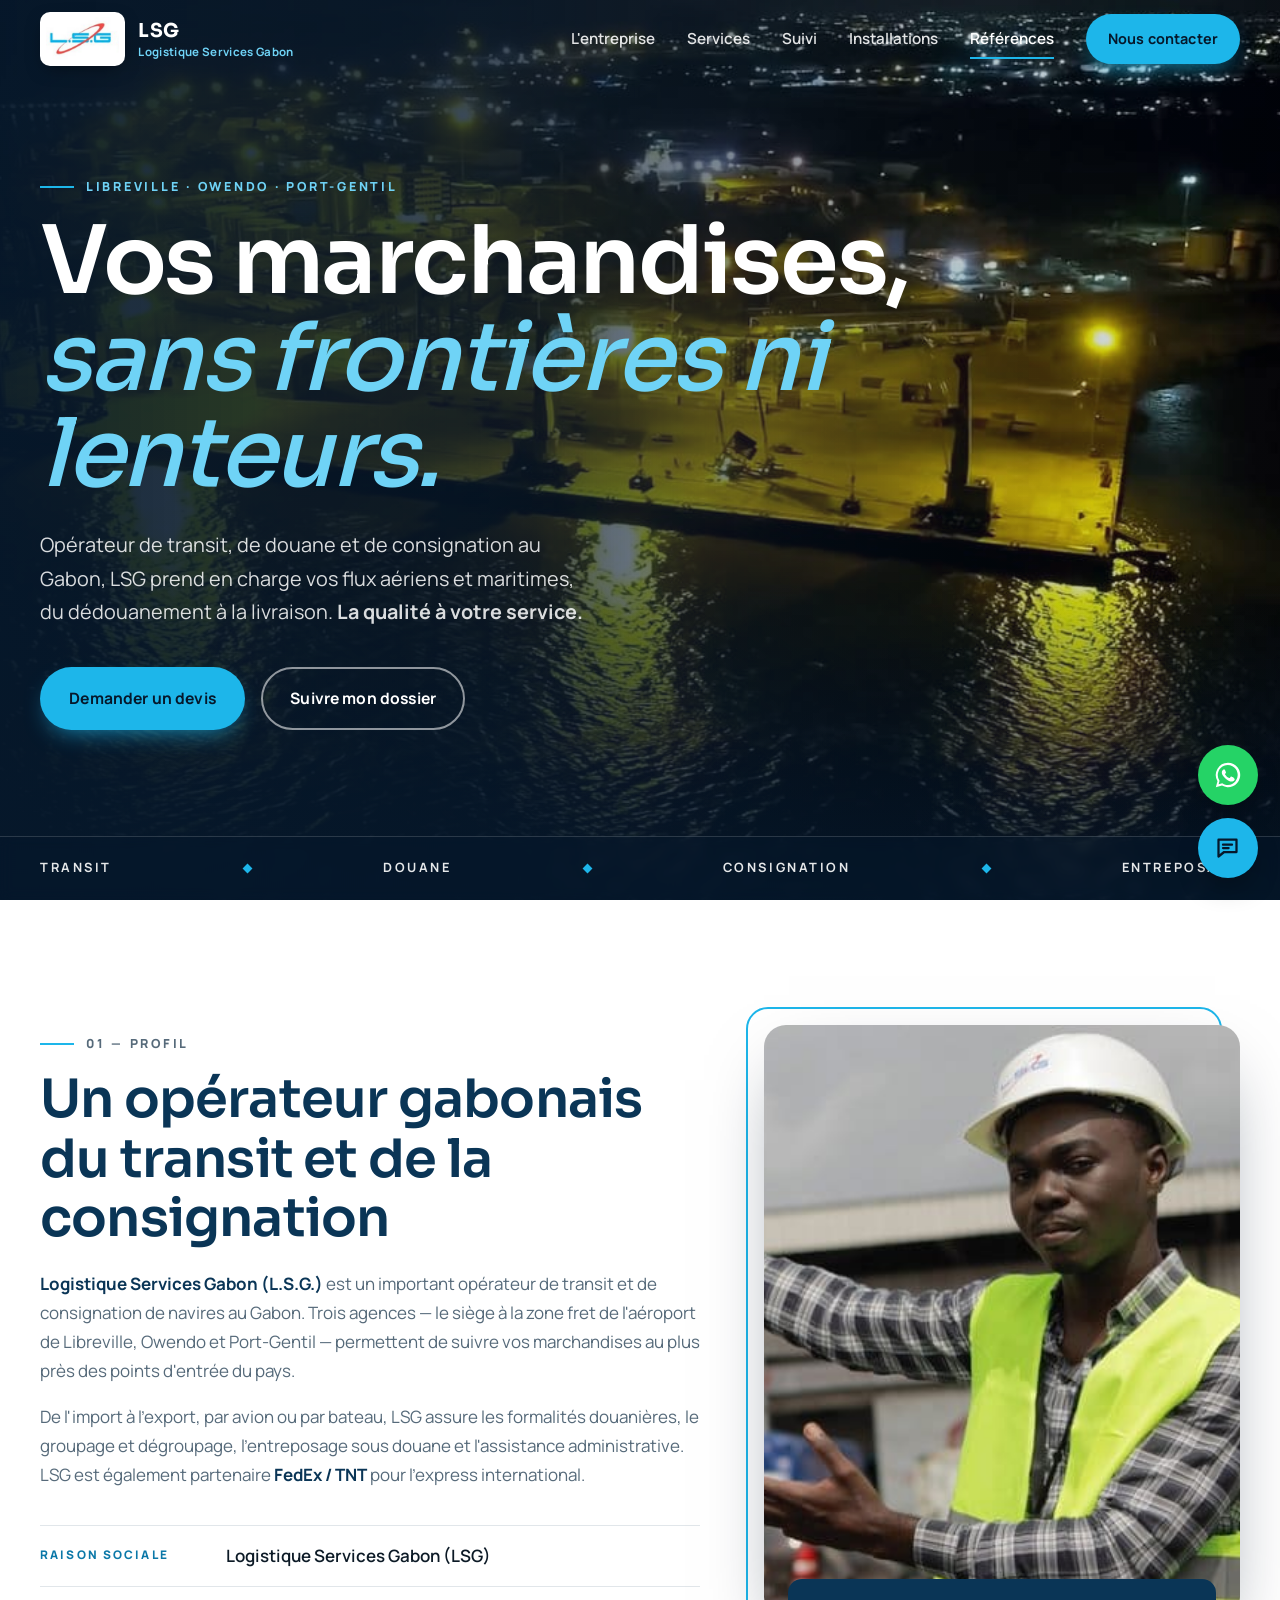
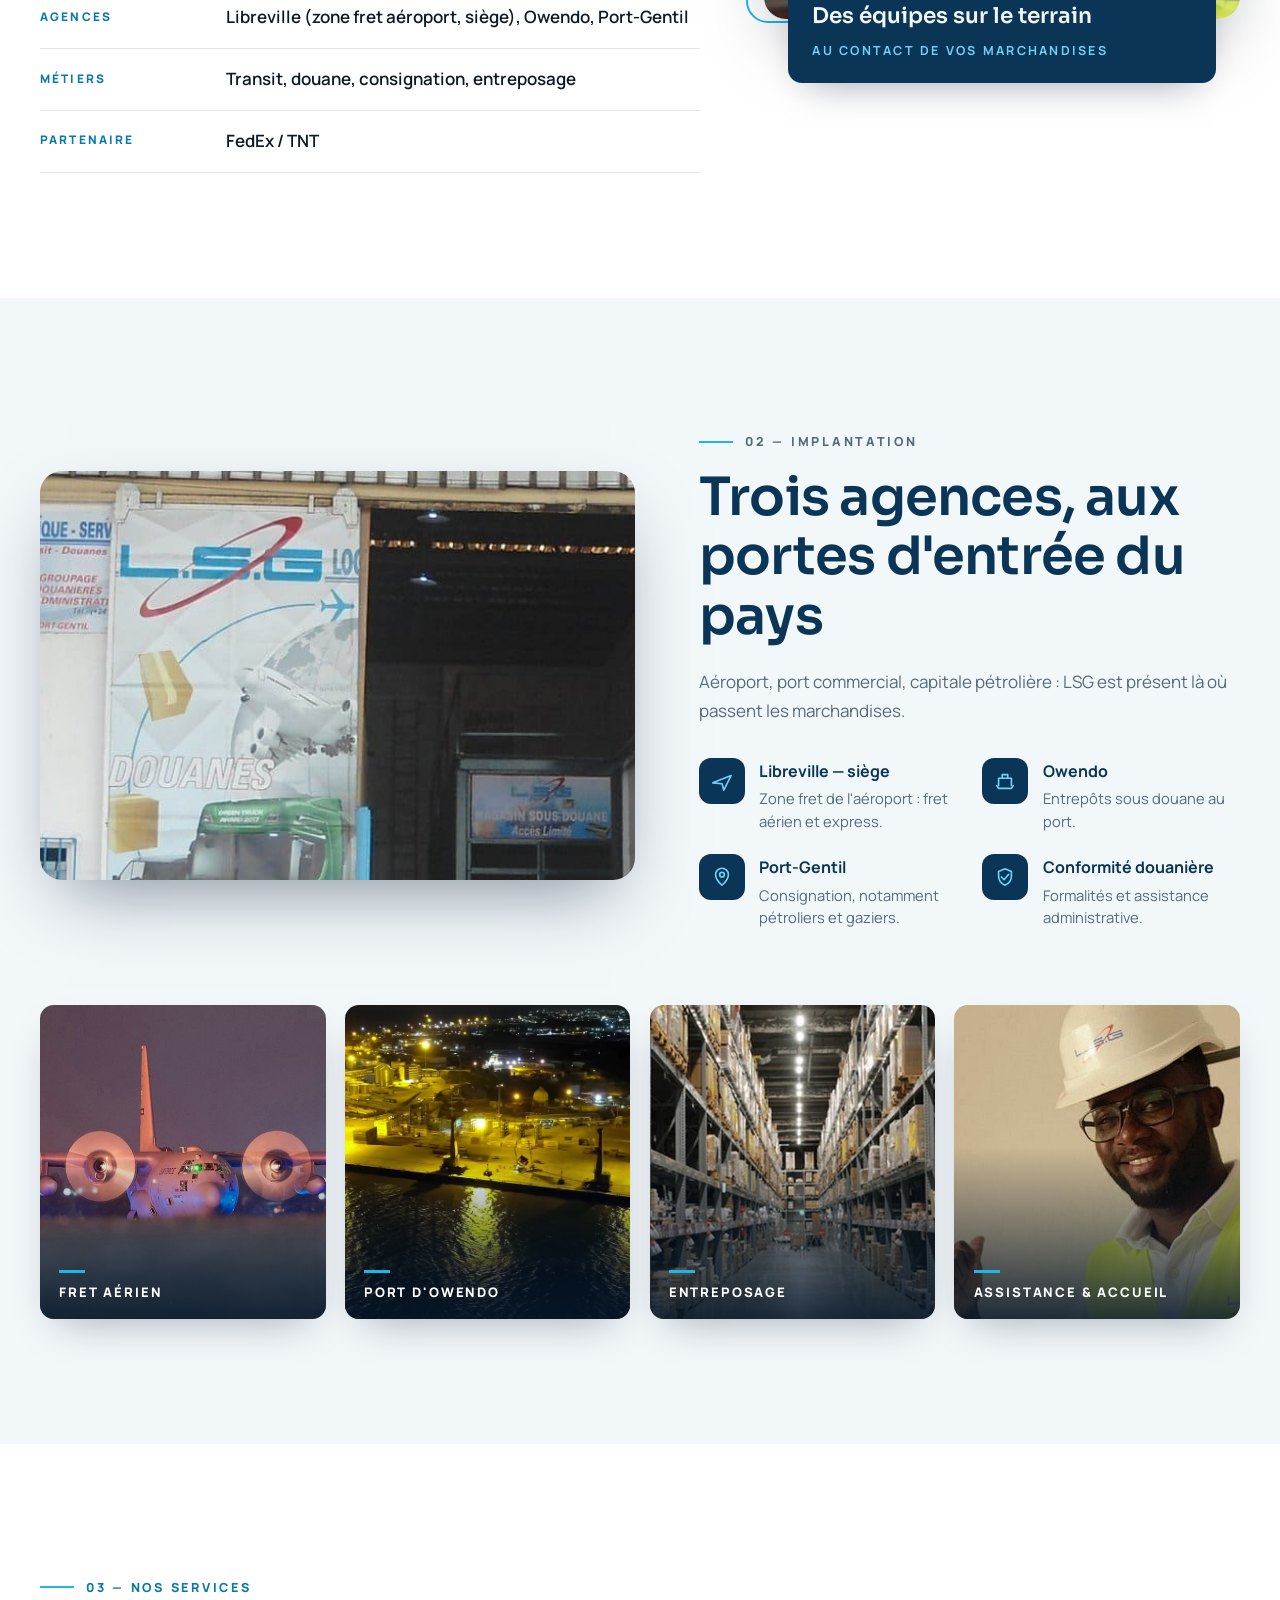
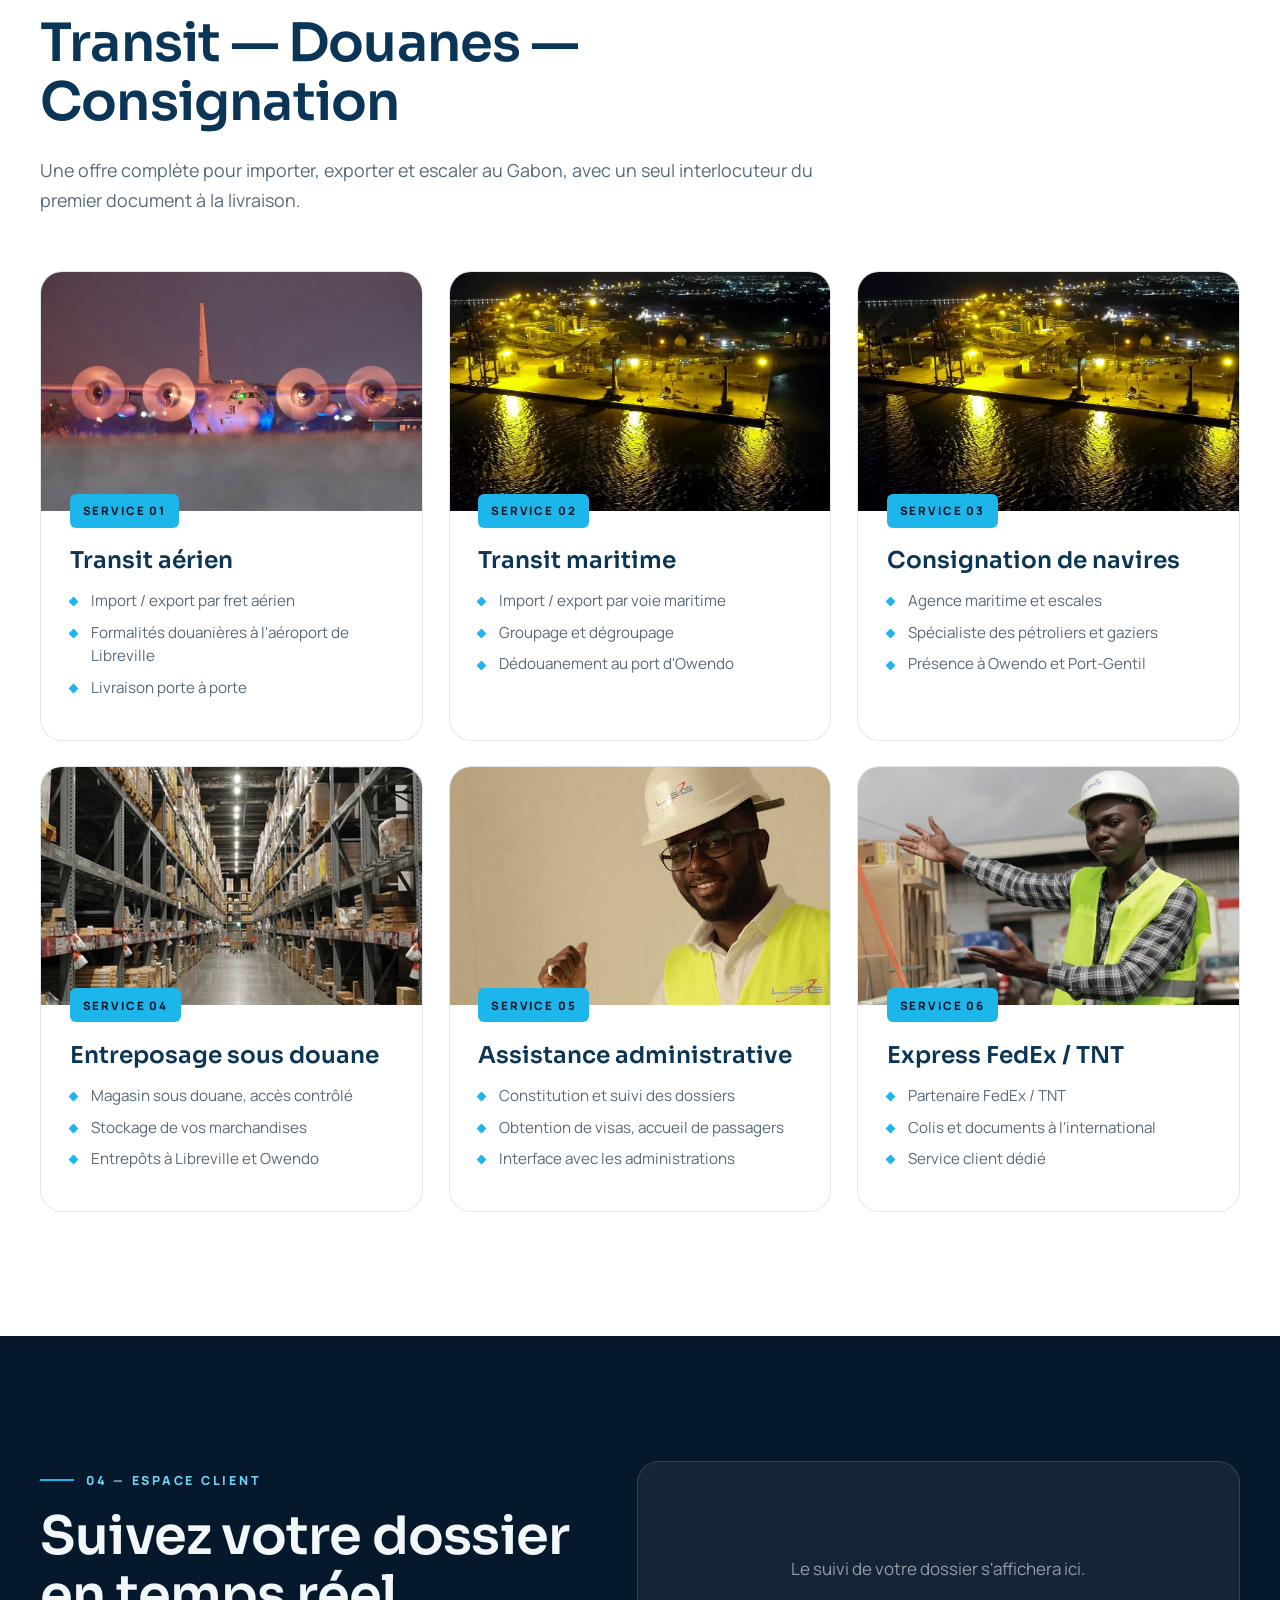
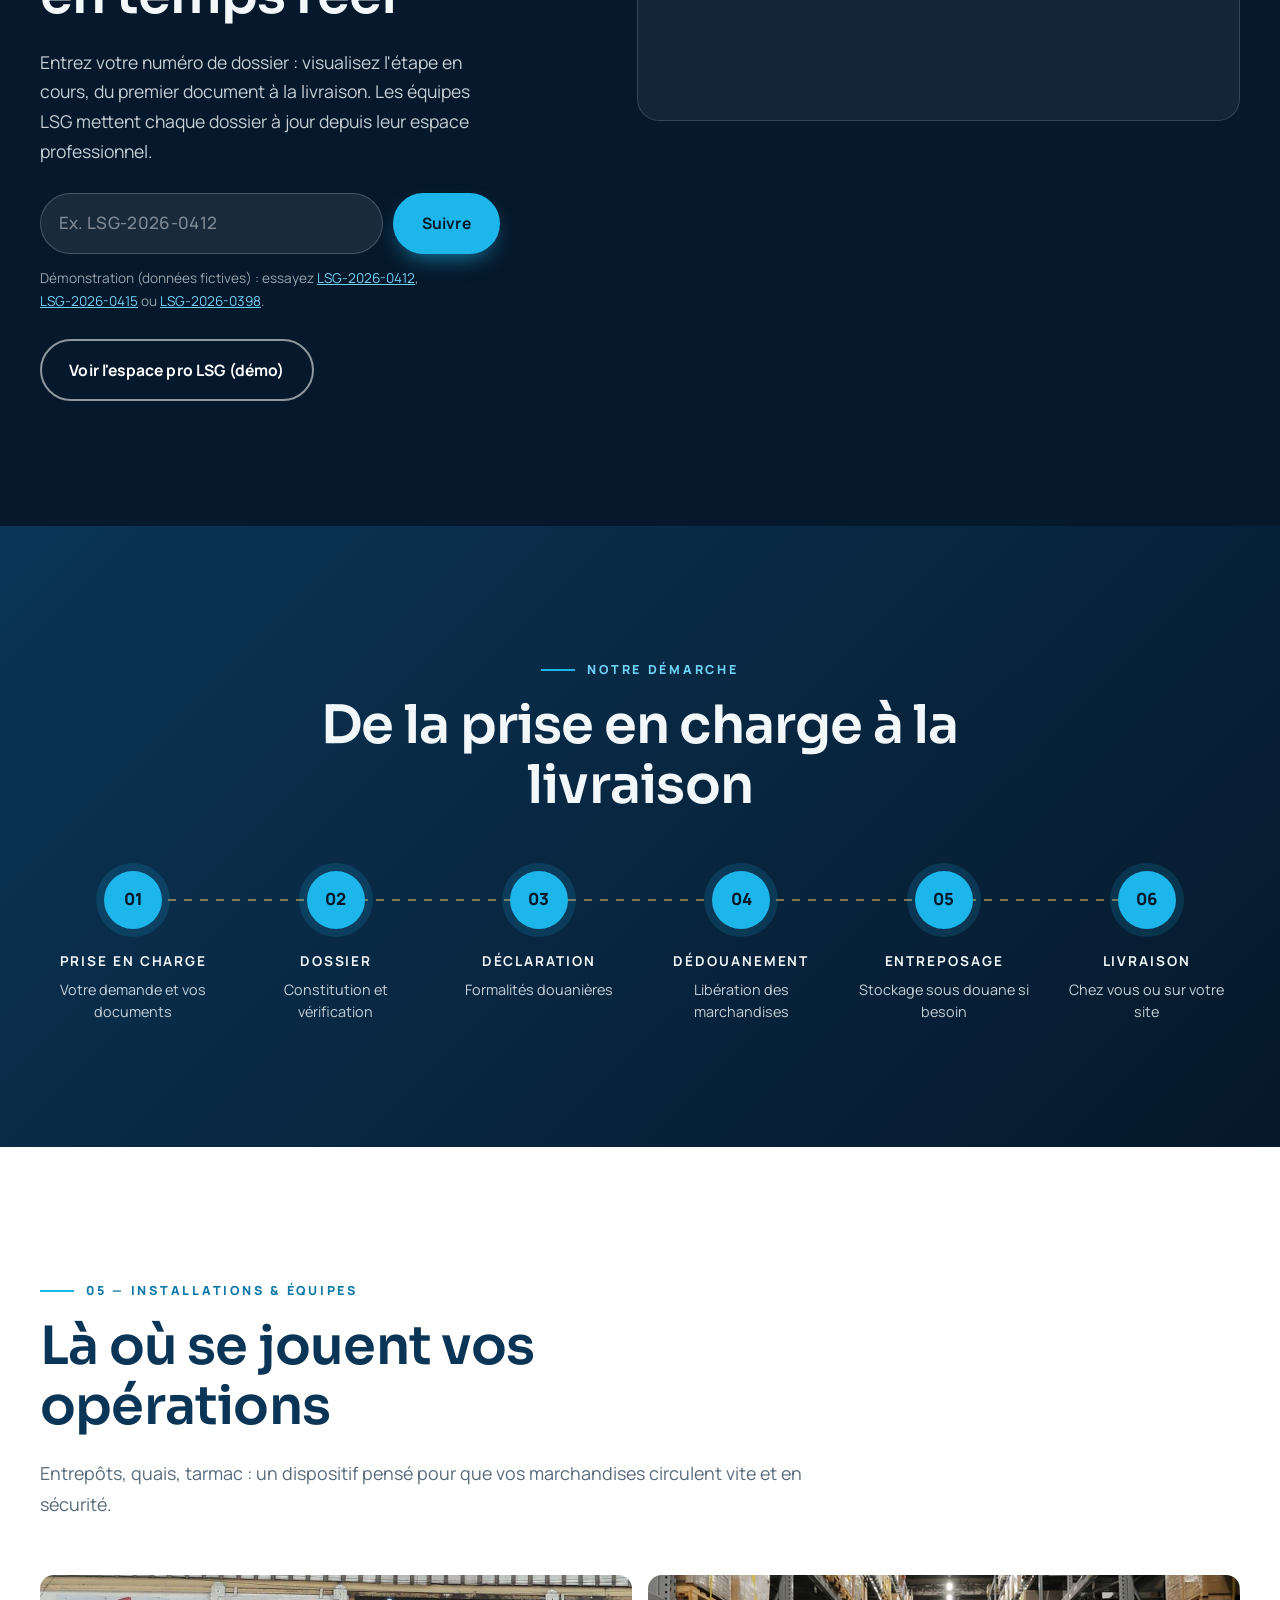
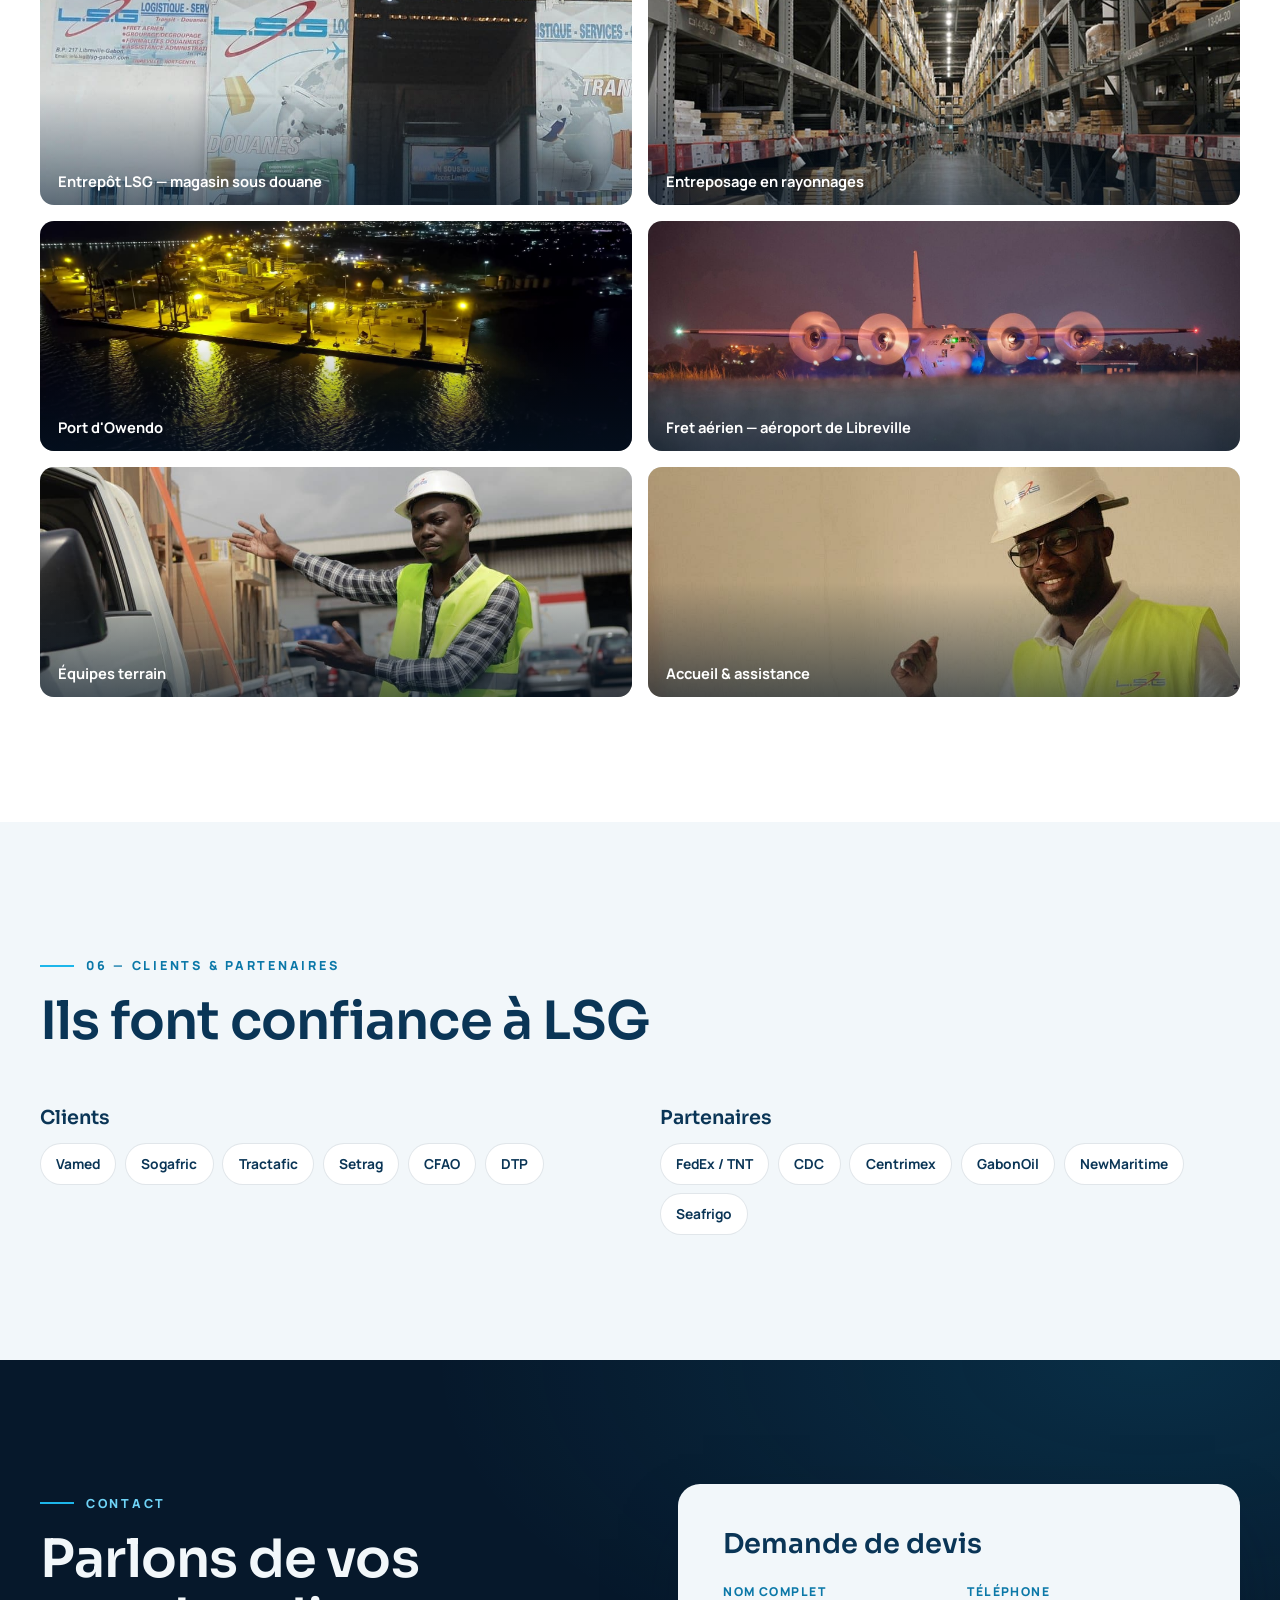
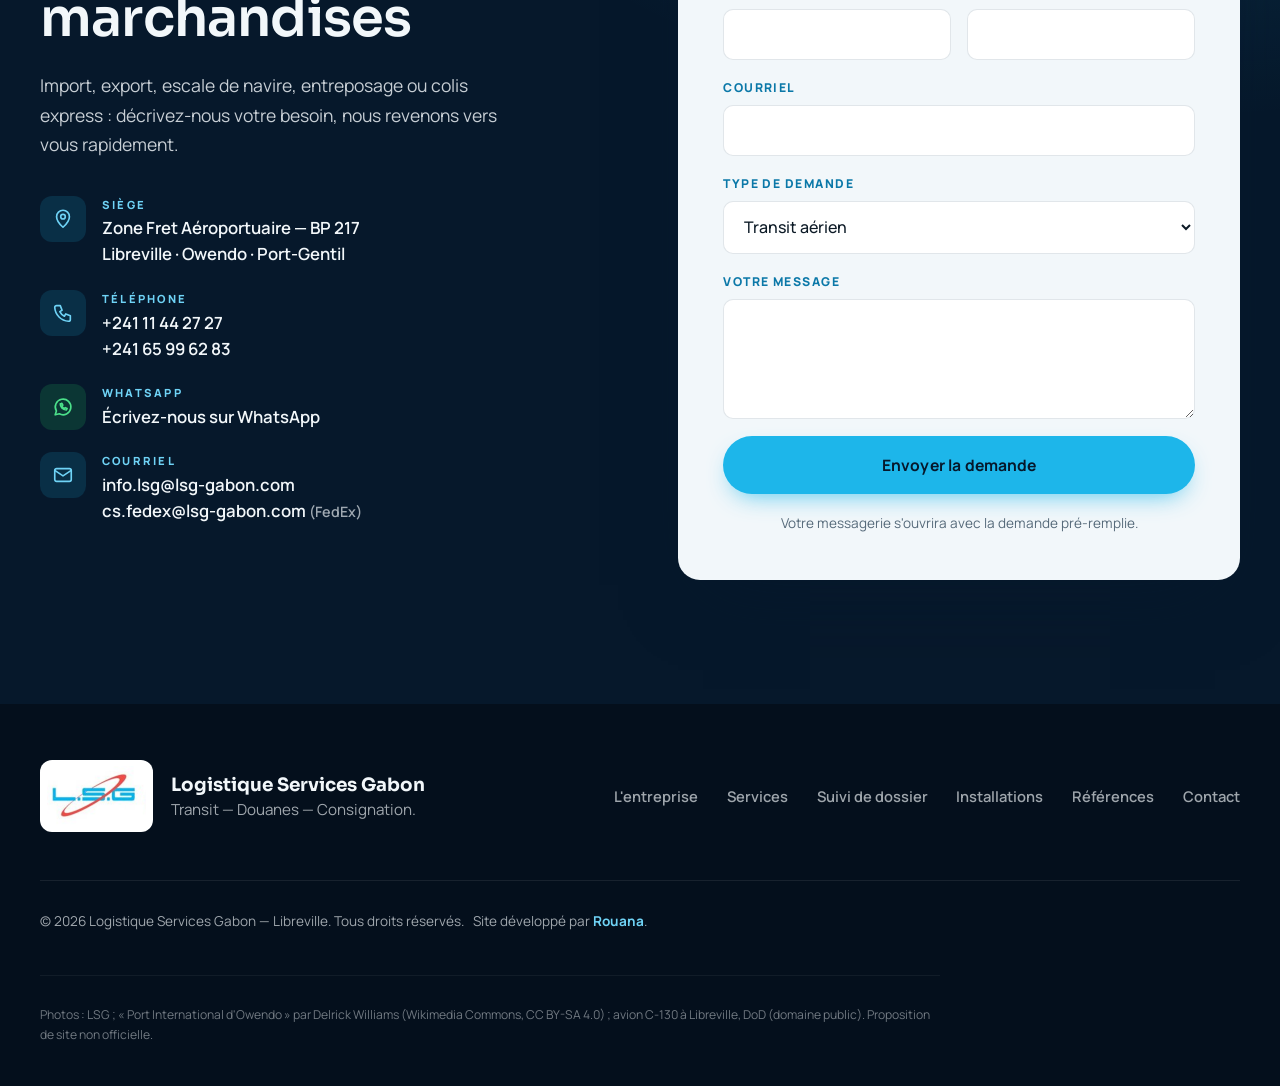
==== index.html @ de6ef738 "Site vitrine LSG Gabon + espace de suivi Co-Authored-By: Claude <noreply@anthropic.com>" ====
<!DOCTYPE html>
<html lang="fr">
<head>
  <meta charset="UTF-8">
  <meta name="viewport" content="width=device-width, initial-scale=1">
  <title>LSG — Logistique Services Gabon | Transit, Douane, Consignation</title>
  <meta name="description" content="Logistique Services Gabon (LSG) : transit aérien et maritime, dédouanement, consignation de navires et entreposage sous douane à Libreville, Owendo et Port-Gentil. Partenaire FedEx / TNT.">
  <meta name="theme-color" content="#06182b">
  <meta property="og:title" content="LSG — Transit, Douane, Consignation au Gabon">
  <meta property="og:description" content="Transit aérien et maritime, consignation de navires, entreposage sous douane — Libreville, Owendo, Port-Gentil.">
  <meta property="og:image" content="assets/img/port-owendo.jpg">
  <meta property="og:type" content="website">
  <link rel="icon" type="image/png" href="assets/img/logo.png">
  <link rel="preconnect" href="https://fonts.googleapis.com">
  <link rel="preconnect" href="https://fonts.gstatic.com" crossorigin>
  <link href="https://fonts.googleapis.com/css2?family=Sora:wght@500;600;700&family=Manrope:wght@400;500;600;700;800&display=swap" rel="stylesheet">
  <link rel="stylesheet" href="assets/css/style.css">
  <link rel="stylesheet" href="assets/css/lsg.css">
</head>
<body>

<!-- ============ HEADER ============ -->
<header class="header" id="header">
  <div class="container header__inner">
    <a href="#accueil" class="brand" aria-label="LSG — Logistique Services Gabon — accueil">
      <img src="assets/img/logo.png" alt="Logo LSG" class="brand__logo">
      <span class="brand__text">LSG<small>Logistique Services Gabon</small></span>
    </a>
    <nav class="nav" id="nav" aria-label="Navigation principale">
      <a href="#entreprise">L'entreprise</a>
      <a href="#expertises">Services</a>
      <a href="#suivi">Suivi</a>
      <a href="#installations">Installations</a>
      <a href="#references">Références</a>
      <a href="#contact" class="btn btn--gold btn--sm nav__cta">Nous contacter</a>
    </nav>
    <button class="burger" id="burger" aria-label="Ouvrir le menu" aria-expanded="false" aria-controls="nav">
      <span></span><span></span><span></span>
    </button>
  </div>
</header>

<main>

<!-- ============ HERO ============ -->
<section class="hero" id="accueil">
  <div class="hero__bg" style="background-image:url('assets/img/port-owendo.jpg')"></div>
  <div class="hero__overlay"></div>
  <div class="container hero__content">
    <p class="eyebrow eyebrow--light reveal">Libreville · Owendo · Port-Gentil</p>
    <h1 class="hero__title reveal">Vos marchandises,<br><em>sans frontières ni lenteurs.</em></h1>
    <p class="hero__lead reveal">Opérateur de transit, de douane et de consignation au Gabon, LSG prend en charge vos flux aériens et maritimes, du dédouanement à la livraison. <strong>La qualité à votre service.</strong></p>
    <div class="hero__actions reveal">
      <a href="#contact" class="btn btn--gold">Demander un devis</a>
      <a href="#suivi" class="btn btn--ghost">Suivre mon dossier</a>
    </div>
  </div>
  <div class="hero__strip">
    <div class="container hero__strip-inner">
      <span>Transit</span><i></i>
      <span>Douane</span><i></i>
      <span>Consignation</span><i></i>
      <span>Entreposage</span>
    </div>
  </div>
</section>

<!-- ============ PROFIL ============ -->
<section class="section" id="entreprise">
  <div class="container profil">
    <div class="profil__text">
      <p class="eyebrow reveal">01 — Profil</p>
      <h2 class="title reveal">Un opérateur gabonais du transit et de la consignation</h2>
      <p class="reveal"><strong>Logistique Services Gabon (L.S.G.)</strong> est un important opérateur de transit et de consignation de navires au Gabon. Trois agences — le siège à la zone fret de l'aéroport de Libreville, Owendo et Port-Gentil — permettent de suivre vos marchandises au plus près des points d'entrée du pays.</p>
      <p class="reveal">De l'import à l'export, par avion ou par bateau, LSG assure les formalités douanières, le groupage et dégroupage, l'entreposage sous douane et l'assistance administrative. LSG est également partenaire <strong>FedEx / TNT</strong> pour l'express international.</p>

      <dl class="fiche reveal">
        <div><dt>Raison sociale</dt><dd>Logistique Services Gabon (LSG)</dd></div>
        <div><dt>Agences</dt><dd>Libreville (zone fret aéroport, siège), Owendo, Port-Gentil</dd></div>
        <div><dt>Métiers</dt><dd>Transit, douane, consignation, entreposage</dd></div>
        <div><dt>Partenaire</dt><dd>FedEx / TNT</dd></div>
      </dl>
    </div>
    <figure class="pdg reveal">
      <div class="pdg__img"><img src="assets/img/equipe-terrain.jpg" alt="Un agent LSG en gilet et casque guide un camion de marchandises" loading="lazy" style="object-position:68% 30%"></div>
      <figcaption>
        <strong>Des équipes sur le terrain</strong>
        <span>Au contact de vos marchandises</span>
      </figcaption>
    </figure>
  </div>
</section>

<!-- ============ IMPLANTATION ============ -->
<section class="section section--cream">
  <div class="container implant">
    <div class="implant__media reveal">
      <img src="assets/img/facade-agence.jpg" alt="Entrée de l'entrepôt LSG avec affiches Transit, Douanes et magasin sous douane" loading="lazy">
    </div>
    <div class="implant__text">
      <p class="eyebrow reveal">02 — Implantation</p>
      <h2 class="title reveal">Trois agences, aux portes d'entrée du pays</h2>
      <p class="reveal">Aéroport, port commercial, capitale pétrolière : LSG est présent là où passent les marchandises.</p>
      <ul class="atouts">
        <li class="reveal"><span class="atouts__icon"><svg viewBox="0 0 24 24"><path d="M2 14l20-8-8 16-2-7z"/></svg></span><div><strong>Libreville — siège</strong><p>Zone fret de l'aéroport : fret aérien et express.</p></div></li>
        <li class="reveal"><span class="atouts__icon"><svg viewBox="0 0 24 24"><path d="M3 17l2 3h14l2-3M5 17V9h14v8M9 9V5h6v4"/></svg></span><div><strong>Owendo</strong><p>Entrepôts sous douane au port.</p></div></li>
        <li class="reveal"><span class="atouts__icon"><svg viewBox="0 0 24 24"><path d="M12 21s-7-6.2-7-11.5A7 7 0 0 1 19 9.5C19 14.8 12 21 12 21z"/><circle cx="12" cy="9.5" r="2.5"/></svg></span><div><strong>Port-Gentil</strong><p>Consignation, notamment pétroliers et gaziers.</p></div></li>
        <li class="reveal"><span class="atouts__icon"><svg viewBox="0 0 24 24"><path d="M8 12l3 3 5-6"/><path d="M12 3l7 3v5c0 5-3.5 8.5-7 10-3.5-1.5-7-5-7-10V6z"/></svg></span><div><strong>Conformité douanière</strong><p>Formalités et assistance administrative.</p></div></li>
      </ul>
    </div>
  </div>

  <div class="container types">
    <figure class="type reveal"><img src="assets/img/fret-aerien.jpg" alt="Avion cargo sur le tarmac de Libreville" loading="lazy"><figcaption>Fret aérien</figcaption></figure>
    <figure class="type reveal"><img src="assets/img/port-owendo.jpg" alt="Port d'Owendo de nuit" loading="lazy"><figcaption>Port d'Owendo</figcaption></figure>
    <figure class="type reveal"><img src="assets/img/entrepot.jpg" alt="Allées d'un entrepôt de stockage" loading="lazy"><figcaption>Entreposage</figcaption></figure>
    <figure class="type reveal"><img src="assets/img/equipe-portrait.jpg" alt="Agent LSG souriant en casque et gilet" loading="lazy" style="object-position:70% 30%"><figcaption>Assistance &amp; accueil</figcaption></figure>
  </div>
</section>

<!-- ============ SERVICES ============ -->
<section class="section" id="expertises">
  <div class="container">
    <div class="section__head">
      <p class="eyebrow reveal">03 — Nos services</p>
      <h2 class="title reveal">Transit — Douanes — Consignation</h2>
      <p class="section__lead reveal">Une offre complète pour importer, exporter et escaler au Gabon, avec un seul interlocuteur du premier document à la livraison.</p>
    </div>

    <div class="poles">
      <article class="pole reveal">
        <div class="pole__img"><img src="assets/img/fret-aerien.jpg" alt="" loading="lazy"></div>
        <div class="pole__body">
          <span class="pole__num">Service 01</span>
          <h3>Transit aérien</h3>
          <ul><li>Import / export par fret aérien</li><li>Formalités douanières à l'aéroport de Libreville</li><li>Livraison porte à porte</li></ul>
        </div>
      </article>
      <article class="pole reveal">
        <div class="pole__img"><img src="assets/img/port-owendo.jpg" alt="" loading="lazy"></div>
        <div class="pole__body">
          <span class="pole__num">Service 02</span>
          <h3>Transit maritime</h3>
          <ul><li>Import / export par voie maritime</li><li>Groupage et dégroupage</li><li>Dédouanement au port d'Owendo</li></ul>
        </div>
      </article>
      <article class="pole reveal">
        <div class="pole__img"><img src="assets/img/port-owendo.jpg" alt="" loading="lazy" style="object-position:20% 60%"></div>
        <div class="pole__body">
          <span class="pole__num">Service 03</span>
          <h3>Consignation de navires</h3>
          <ul><li>Agence maritime et escales</li><li>Spécialiste des pétroliers et gaziers</li><li>Présence à Owendo et Port-Gentil</li></ul>
        </div>
      </article>
      <article class="pole reveal">
        <div class="pole__img"><img src="assets/img/entrepot.jpg" alt="" loading="lazy"></div>
        <div class="pole__body">
          <span class="pole__num">Service 04</span>
          <h3>Entreposage sous douane</h3>
          <ul><li>Magasin sous douane, accès contrôlé</li><li>Stockage de vos marchandises</li><li>Entrepôts à Libreville et Owendo</li></ul>
        </div>
      </article>
      <article class="pole reveal">
        <div class="pole__img"><img src="assets/img/equipe-portrait.jpg" alt="" loading="lazy" style="object-position:70% 30%"></div>
        <div class="pole__body">
          <span class="pole__num">Service 05</span>
          <h3>Assistance administrative</h3>
          <ul><li>Constitution et suivi des dossiers</li><li>Obtention de visas, accueil de passagers</li><li>Interface avec les administrations</li></ul>
        </div>
      </article>
      <article class="pole reveal">
        <div class="pole__img"><img src="assets/img/equipe-terrain.jpg" alt="" loading="lazy" style="object-position:68% 30%"></div>
        <div class="pole__body">
          <span class="pole__num">Service 06</span>
          <h3>Express FedEx / TNT</h3>
          <ul><li>Partenaire FedEx / TNT</li><li>Colis et documents à l'international</li><li>Service client dédié</li></ul>
        </div>
      </article>
    </div>
  </div>
</section>

<!-- ============ SUIVI DE DOSSIER ============ -->
<section class="section section--dark suivi" id="suivi">
  <div class="container suivi__inner">
    <div class="suivi__intro">
      <p class="eyebrow eyebrow--light reveal">04 — Espace client</p>
      <h2 class="title title--light reveal">Suivez votre dossier en temps réel</h2>
      <p class="reveal contact__lead">Entrez votre numéro de dossier : visualisez l'étape en cours, du premier document à la livraison. Les équipes LSG mettent chaque dossier à jour depuis leur espace professionnel.</p>
      <form class="track" id="track-form" autocomplete="off">
        <label class="sr-only" for="track-input">Numéro de dossier</label>
        <input type="text" id="track-input" placeholder="Ex. LSG-2026-0412" maxlength="24">
        <button type="submit" class="btn btn--gold">Suivre</button>
      </form>
      <p class="track__hint">Démonstration (données fictives) : essayez <button type="button" class="linklike" data-demo="LSG-2026-0412">LSG-2026-0412</button>, <button type="button" class="linklike" data-demo="LSG-2026-0415">LSG-2026-0415</button> ou <button type="button" class="linklike" data-demo="LSG-2026-0398">LSG-2026-0398</button>.</p>
      <a href="gestion.html" class="btn btn--ghost">Voir l'espace pro LSG (démo)</a>
    </div>
    <div class="track__card" id="track-result" aria-live="polite">
      <p class="track__empty">Le suivi de votre dossier s'affichera ici.</p>
    </div>
  </div>
</section>

<!-- ============ DÉMARCHE ============ -->
<section class="section section--brown demarche">
  <div class="container">
    <div class="section__head section__head--center">
      <p class="eyebrow eyebrow--light reveal">Notre démarche</p>
      <h2 class="title title--light reveal">De la prise en charge à la livraison</h2>
    </div>
    <ol class="steps">
      <li class="reveal"><span>01</span><strong>Prise en charge</strong><p>Votre demande et vos documents</p></li>
      <li class="reveal"><span>02</span><strong>Dossier</strong><p>Constitution et vérification</p></li>
      <li class="reveal"><span>03</span><strong>Déclaration</strong><p>Formalités douanières</p></li>
      <li class="reveal"><span>04</span><strong>Dédouanement</strong><p>Libération des marchandises</p></li>
      <li class="reveal"><span>05</span><strong>Entreposage</strong><p>Stockage sous douane si besoin</p></li>
      <li class="reveal"><span>06</span><strong>Livraison</strong><p>Chez vous ou sur votre site</p></li>
    </ol>
  </div>
</section>

<!-- ============ INSTALLATIONS ============ -->
<section class="section" id="installations">
  <div class="container">
    <div class="section__head">
      <p class="eyebrow reveal">05 — Installations &amp; équipes</p>
      <h2 class="title reveal">Là où se jouent vos opérations</h2>
      <p class="section__lead reveal">Entrepôts, quais, tarmac : un dispositif pensé pour que vos marchandises circulent vite et en sécurité.</p>
    </div>

    <div class="gallery" id="gallery">
      <figure class="g-item g-item--wide"><img src="assets/img/facade-agence.jpg" alt="Entrée de l'entrepôt LSG" loading="lazy"><figcaption>Entrepôt LSG — magasin sous douane</figcaption></figure>
      <figure class="g-item g-item--wide"><img src="assets/img/entrepot.jpg" alt="Allées d'un entrepôt" loading="lazy"><figcaption>Entreposage en rayonnages</figcaption></figure>
      <figure class="g-item g-item--wide"><img src="assets/img/port-owendo.jpg" alt="Port d'Owendo de nuit" loading="lazy"><figcaption>Port d'Owendo</figcaption></figure>
      <figure class="g-item g-item--wide"><img src="assets/img/fret-aerien.jpg" alt="Avion cargo à l'aéroport de Libreville" loading="lazy"><figcaption>Fret aérien — aéroport de Libreville</figcaption></figure>
      <figure class="g-item g-item--wide"><img src="assets/img/equipe-terrain.jpg" alt="Agent LSG guidant un camion" loading="lazy" style="object-position:68% 30%"><figcaption>Équipes terrain</figcaption></figure>
      <figure class="g-item g-item--wide"><img src="assets/img/equipe-portrait.jpg" alt="Agent LSG en casque" loading="lazy" style="object-position:70% 30%"><figcaption>Accueil &amp; assistance</figcaption></figure>
    </div>
  </div>
</section>

<!-- ============ RÉFÉRENCES ============ -->
<section class="section section--cream" id="references">
  <div class="container">
    <div class="section__head">
      <p class="eyebrow reveal">06 — Clients &amp; partenaires</p>
      <h2 class="title reveal">Ils font confiance à LSG</h2>
    </div>
    <div class="refs-logos">
      <div class="reveal"><h3 class="subtitle">Clients</h3>
        <div class="tags"><span>Vamed</span><span>Sogafric</span><span>Tractafic</span><span>Setrag</span><span>CFAO</span><span>DTP</span></div></div>
      <div class="reveal"><h3 class="subtitle">Partenaires</h3>
        <div class="tags"><span>FedEx / TNT</span><span>CDC</span><span>Centrimex</span><span>GabonOil</span><span>NewMaritime</span><span>Seafrigo</span></div></div>
    </div>
  </div>
</section>

<!-- ============ CONTACT ============ -->
<section class="section section--dark contact" id="contact">
  <div class="container contact__inner">
    <div class="contact__info">
      <p class="eyebrow eyebrow--light reveal">Contact</p>
      <h2 class="title title--light reveal">Parlons de vos marchandises</h2>
      <p class="reveal contact__lead">Import, export, escale de navire, entreposage ou colis express : décrivez-nous votre besoin, nous revenons vers vous rapidement.</p>
      <ul class="coords">
        <li class="reveal"><span class="coords__icon"><svg viewBox="0 0 24 24"><path d="M12 21s-7-6.2-7-11.5A7 7 0 0 1 19 9.5C19 14.8 12 21 12 21z"/><circle cx="12" cy="9.5" r="2.5"/></svg></span><div><small>Siège</small>Zone Fret Aéroportuaire — BP 217<br>Libreville · Owendo · Port-Gentil</div></li>
        <li class="reveal"><span class="coords__icon"><svg viewBox="0 0 24 24"><path d="M5 4h4l2 5-2.5 1.5a11 11 0 0 0 5 5L15 13l5 2v4a2 2 0 0 1-2 2A16 16 0 0 1 3 6a2 2 0 0 1 2-2"/></svg></span><div><small>Téléphone</small><a href="tel:+24111442727">+241 11 44 27 27</a><br><a href="tel:+24165996283">+241 65 99 62 83</a></div></li>
        <li class="reveal"><span class="coords__icon coords__icon--wa"><svg viewBox="0 0 24 24"><path d="M3.5 20.5l1.3-4.2A8.5 8.5 0 1 1 8 19.4z"/><path d="M9 8.5c0 3.5 2.5 6.5 6.5 6.8l1-1.6-2-1-1 1c-1.2-.5-2.2-1.5-2.7-2.7l1-1-1-2-1.6.9"/></svg></span><div><small>WhatsApp</small><a href="https://wa.me/24165996283?text=Bonjour%20LSG%2C%20je%20souhaite%20des%20informations%20sur%20vos%20services." target="_blank" rel="noopener">Écrivez-nous sur WhatsApp</a></div></li>
        <li class="reveal"><span class="coords__icon"><svg viewBox="0 0 24 24"><rect x="3" y="5" width="18" height="14" rx="2"/><path d="M3 7l9 6 9-6"/></svg></span><div><small>Courriel</small><a href="mailto:info.lsg@lsg-gabon.com">info.lsg@lsg-gabon.com</a><br><a href="mailto:cs.fedex@lsg-gabon.com">cs.fedex@lsg-gabon.com</a> <span class="mute">(FedEx)</span></div></li>
      </ul>
    </div>

    <form class="form reveal" id="contact-form" data-mail="info.lsg@lsg-gabon.com" novalidate>
      <h3>Demande de devis</h3>
      <div class="form__row">
        <label>Nom complet<input type="text" name="nom" required autocomplete="name"></label>
        <label>Téléphone<input type="tel" name="tel" autocomplete="tel"></label>
      </div>
      <label>Courriel<input type="email" name="email" required autocomplete="email"></label>
      <label>Type de demande
        <select name="projet">
          <option>Transit aérien</option>
          <option>Transit maritime</option>
          <option>Consignation de navire</option>
          <option>Entreposage sous douane</option>
          <option>Assistance administrative</option>
          <option>Colis express FedEx / TNT</option>
          <option>Autre</option>
        </select>
      </label>
      <label>Votre message<textarea name="message" rows="4" required></textarea></label>
      <button type="submit" class="btn btn--gold btn--block">Envoyer la demande</button>
      <p class="form__note" id="form-note">Votre messagerie s'ouvrira avec la demande pré-remplie.</p>
    </form>
  </div>
</section>

</main>

<!-- ============ FOOTER ============ -->
<footer class="footer">
  <div class="container footer__inner">
    <div class="footer__brand">
      <img src="assets/img/logo.png" alt="Logo LSG" class="footer__logo">
      <p><strong>Logistique Services Gabon</strong><br>Transit — Douanes — Consignation.</p>
    </div>
    <nav class="footer__nav" aria-label="Pied de page">
      <a href="#entreprise">L'entreprise</a>
      <a href="#expertises">Services</a>
      <a href="#suivi">Suivi de dossier</a>
      <a href="#installations">Installations</a>
      <a href="#references">Références</a>
      <a href="#contact">Contact</a>
    </nav>
    <p class="footer__copy">© <span id="year">2026</span> Logistique Services Gabon — Libreville. Tous droits réservés. <span class="footer__credit">Site développé par <strong>Rouana</strong>.</span></p>
    <p class="footer__copy footer__photo">Photos : LSG ; « Port International d'Owendo » par Delrick Williams (Wikimedia Commons, CC BY-SA 4.0) ; avion C-130 à Libreville, DoD (domaine public). Proposition de site non officielle.</p>
  </div>
</footer>

<!-- Lightbox -->
<div class="lightbox" id="lightbox" aria-hidden="true" role="dialog" aria-label="Aperçu de l'image">
  <button class="lightbox__close" aria-label="Fermer">&times;</button>
  <button class="lightbox__nav lightbox__prev" aria-label="Image précédente">&#8249;</button>
  <figure><img src="" alt=""><figcaption></figcaption></figure>
  <button class="lightbox__nav lightbox__next" aria-label="Image suivante">&#8250;</button>
</div>

<!-- Contact rapide : WhatsApp + assistant -->
<div class="fab" id="fab">
  <a class="fab__btn fab__btn--wa" id="fab-wa" href="https://wa.me/24165996283?text=Bonjour%20LSG%2C%20je%20souhaite%20des%20informations%20sur%20vos%20services." target="_blank" rel="noopener" aria-label="Nous écrire sur WhatsApp">
    <svg viewBox="0 0 32 32" aria-hidden="true"><path fill="currentColor" d="M16 3a13 13 0 0 0-11.2 19.6L3 29l6.6-1.7A13 13 0 1 0 16 3zm0 23.6c-2 0-4-.5-5.7-1.6l-.4-.2-3.9 1 1-3.8-.3-.4A10.6 10.6 0 1 1 16 26.6zm5.8-7.9c-.3-.2-1.9-.9-2.2-1-.3-.1-.5-.2-.7.2l-1 1.2c-.2.2-.4.2-.7.1a8.7 8.7 0 0 1-4.3-3.8c-.3-.6.3-.5.9-1.7.1-.2 0-.4 0-.6l-1-2.4c-.3-.6-.5-.5-.7-.5h-.6c-.2 0-.6.1-.9.4-.3.3-1.2 1.1-1.2 2.8s1.2 3.3 1.4 3.5c.2.2 2.4 3.7 5.8 5.2 2.2.9 3 1 4.1.8.7-.1 1.9-.8 2.2-1.5.3-.8.3-1.4.2-1.5-.1-.1-.3-.2-.6-.3z"/></svg>
    <span class="fab__label">WhatsApp</span>
  </a>
  <button class="fab__btn fab__btn--chat" id="chat-toggle" aria-label="Poser une question à l'assistant" aria-expanded="false" aria-controls="chat">
    <svg viewBox="0 0 24 24" aria-hidden="true" class="fab__ico-open"><path d="M4 5h16v11H9l-5 4z"/><path d="M8 9.5h8M8 12.5h5"/></svg>
    <svg viewBox="0 0 24 24" aria-hidden="true" class="fab__ico-close"><path d="M6 6l12 12M18 6L6 18"/></svg>
    <span class="fab__label">Une question ?</span>
  </button>
</div>

<section class="chat" id="chat" role="dialog" aria-label="Assistant LSG" aria-hidden="true">
  <header class="chat__head">
    <img src="assets/img/logo.png" alt="" class="chat__logo">
    <div><strong>Assistant LSG</strong><span><i></i>Répond en direct · 24h/24</span></div>
    <button class="chat__close" id="chat-close" aria-label="Fermer l'assistant">&times;</button>
  </header>
  <div class="chat__body" id="chat-body" aria-live="polite"></div>
  <div class="chat__chips" id="chat-chips"></div>
  <form class="chat__form" id="chat-form" autocomplete="off">
    <input type="text" id="chat-input" placeholder="Posez votre question…" aria-label="Votre question" maxlength="300">
    <button type="submit" aria-label="Envoyer"><svg viewBox="0 0 24 24"><path d="M4 12l16-8-6 16-2.5-6.5z"/></svg></button>
  </form>
</section>

<script src="assets/js/demo-data.js"></script>
<script src="assets/js/main.js"></script>
<script src="assets/js/suivi.js"></script>
<script src="assets/js/assistant.js"></script>
</body>
</html>
---- assets/css/style.css ----
/* =========================================================
   LSG Logistique Services Gabon — feuille de style
   Palette issue du logo : brun chocolat + or du casque
   ========================================================= */
:root {
  --choco: #06182b;
  --brown: #0a3556;
  --brown-2: #0b78a8;
  --gold: #1db6ea;
  --gold-2: #6fd3f6;
  --cream: #f2f7fa;
  --sand: #e1ecf3;
  --ink: #0c1a26;
  --muted: #566a7a;
  --line: rgba(10, 53, 86, .12);
  --white: #fff;

  --ff-display: "Sora", system-ui, sans-serif;
  --ff-body: "Manrope", system-ui, -apple-system, "Segoe UI", sans-serif;

  --radius: 14px;
  --radius-lg: 22px;
  --shadow: 0 18px 40px -18px rgba(6, 24, 43, .35);
  --shadow-lg: 0 30px 70px -25px rgba(6, 24, 43, .5);
  --ease: cubic-bezier(.2, .7, .2, 1);
  --header-h: 78px;
}

*, *::before, *::after { box-sizing: border-box; }
html { scroll-behavior: smooth; scroll-padding-top: var(--header-h); }
body {
  margin: 0;
  font-family: var(--ff-body);
  font-size: 1.0625rem;
  line-height: 1.7;
  color: var(--ink);
  background: var(--white);
  -webkit-font-smoothing: antialiased;
  overflow-x: hidden;
}
img { max-width: 100%; display: block; }
a { color: inherit; text-decoration: none; }
h1, h2, h3 { margin: 0; line-height: 1.12; }
p { margin: 0 0 1em; }
figure { margin: 0; }
ul, ol { margin: 0; padding: 0; list-style: none; }

.container { width: min(1200px, 100% - 3rem); margin-inline: auto; }

/* ---------- Typo utilitaires ---------- */
.eyebrow {
  display: inline-flex; align-items: center; gap: .75rem;
  font-size: .78rem; font-weight: 800; letter-spacing: .22em; text-transform: uppercase;
  color: var(--brown-2); margin-bottom: 1rem;
}
.eyebrow::before { content: ""; width: 34px; height: 2px; background: var(--gold); }
.eyebrow--light { color: var(--gold-2); }

.title {
  font-family: var(--ff-display); font-weight: 600;
  font-size: clamp(2rem, 1.3rem + 2.6vw, 3.3rem);
  letter-spacing: -.015em; color: var(--brown); margin-bottom: 1.4rem;
  max-width: 22ch;
}
.title--light { color: var(--cream); }
.subtitle { font-family: var(--ff-display); font-weight: 600; font-size: 1.65rem; color: var(--brown); margin-bottom: 1rem; }

.section { padding: clamp(4.5rem, 3rem + 6vw, 8rem) 0; position: relative; }
.section--cream { background: var(--cream); }
.section--dark { background: var(--choco); color: rgba(242, 247, 250, .82); }
.section--brown { background: var(--brown); color: rgba(242, 247, 250, .82); }
.section__head { margin-bottom: 3.5rem; max-width: 780px; }
.section__head--center { text-align: center; margin-inline: auto; }
.section__head--center .title { margin-inline: auto; }
.section__lead { color: var(--muted); font-size: 1.12rem; }

/* ---------- Boutons ---------- */
.btn {
  display: inline-flex; align-items: center; justify-content: center; gap: .6rem;
  padding: 1rem 1.7rem; border-radius: 999px; border: 2px solid transparent;
  font-weight: 700; font-size: .98rem; letter-spacing: .01em; cursor: pointer;
  transition: transform .3s var(--ease), background .3s, color .3s, box-shadow .3s, border-color .3s;
  font-family: inherit;
}
.btn--gold { background: var(--gold); color: var(--choco); box-shadow: 0 10px 25px -10px rgba(29, 182, 234, .8); }
.btn--gold:hover { background: var(--gold-2); transform: translateY(-2px); }
.btn--ghost { border-color: rgba(255, 255, 255, .55); color: var(--white); }
.btn--ghost:hover { background: var(--white); color: var(--choco); }
.btn--sm { padding: .7rem 1.25rem; font-size: .9rem; }
.btn--block { width: 100%; }

/* ---------- Header ---------- */
.header {
  position: fixed; inset: 0 0 auto; z-index: 50; height: var(--header-h);
  transition: background .4s, box-shadow .4s, height .4s;
}
.header.is-scrolled {
  background: rgba(6, 24, 43, .92);
  backdrop-filter: blur(12px); -webkit-backdrop-filter: blur(12px);
  box-shadow: 0 10px 30px -15px rgba(0, 0, 0, .6);
  --header-h: 68px;
}
.header__inner { height: 100%; display: flex; align-items: center; justify-content: space-between; gap: 2rem; }
.brand { display: flex; align-items: center; gap: .85rem; color: var(--white); }
.brand__logo { height: 54px; width: auto; background: #fff; padding: 5px 6px; border-radius: 10px; box-shadow: 0 6px 18px -6px rgba(0,0,0,.5); transition: height .4s; }
.is-scrolled .brand__logo { height: 46px; }
.brand__text { font-family: var(--ff-display); font-weight: 700; font-size: 1.2rem; line-height: 1; letter-spacing: .02em; }
.brand__text small { display: block; font-family: var(--ff-body); font-size: .66rem; letter-spacing: .42em; color: var(--gold-2); margin-top: .35rem; font-weight: 700; }

.nav { display: flex; align-items: center; gap: 2rem; }
.nav a:not(.btn) {
  color: rgba(255, 255, 255, .88); font-weight: 600; font-size: .95rem; position: relative; padding: .3rem 0;
}
.nav a:not(.btn)::after {
  content: ""; position: absolute; left: 0; bottom: -2px; width: 100%; height: 2px; background: var(--gold);
  transform: scaleX(0); transform-origin: left; transition: transform .35s var(--ease);
}
.nav a:not(.btn):hover::after, .nav a.is-active::after { transform: scaleX(1); }
.nav a.is-active { color: var(--white); }

.burger { display: none; background: none; border: 0; padding: .5rem; cursor: pointer; }
.burger span { display: block; width: 26px; height: 2px; background: var(--white); margin: 6px 0; transition: transform .35s var(--ease), opacity .3s; }
.burger[aria-expanded="true"] span:nth-child(1) { transform: translateY(8px) rotate(45deg); }
.burger[aria-expanded="true"] span:nth-child(2) { opacity: 0; }
.burger[aria-expanded="true"] span:nth-child(3) { transform: translateY(-8px) rotate(-45deg); }

/* ---------- Hero ---------- */
.hero { position: relative; min-height: 100vh; min-height: 100svh; display: flex; flex-direction: column; justify-content: center; color: var(--white); overflow: hidden; background: var(--choco); }
.hero__bg { position: absolute; inset: 0; background-size: cover; background-position: 50% 55%; transform: scale(1.08); animation: heroZoom 18s ease-out forwards; }
@keyframes heroZoom { to { transform: scale(1); } }
.hero__overlay {
  position: absolute; inset: 0;
  background:
    linear-gradient(90deg, rgba(6, 24, 43,.95) 0%, rgba(6, 24, 43,.78) 38%, rgba(6, 24, 43,.25) 75%, rgba(6, 24, 43,.1) 100%),
    linear-gradient(0deg, rgba(6, 24, 43,.85) 0%, transparent 35%);
}
.hero__content { position: relative; padding-top: calc(var(--header-h) + 3rem); padding-bottom: 8rem; }
.hero__title {
  font-family: var(--ff-display); font-weight: 600; font-size: clamp(2.8rem, 1.5rem + 5.5vw, 6rem);
  letter-spacing: -.025em; line-height: 1.02; margin-bottom: 1.6rem;
}
.hero__title em { font-style: italic; color: var(--gold-2); font-weight: 500; }
.hero__lead { max-width: 560px; font-size: clamp(1.05rem, 1rem + .3vw, 1.25rem); color: rgba(255,255,255,.85); margin-bottom: 2.4rem; }
.hero__actions { display: flex; flex-wrap: wrap; gap: 1rem; }
.hero__strip { position: absolute; left: 0; right: 0; bottom: 0; border-top: 1px solid rgba(255,255,255,.15); background: rgba(6, 24, 43,.45); backdrop-filter: blur(6px); -webkit-backdrop-filter: blur(6px); }
.hero__strip-inner { display: flex; align-items: center; justify-content: space-between; gap: 1rem; padding: 1.3rem 0; font-weight: 700; letter-spacing: .2em; text-transform: uppercase; font-size: .8rem; color: rgba(255,255,255,.9); flex-wrap: wrap; }
.hero__strip i { width: 7px; height: 7px; background: var(--gold); transform: rotate(45deg); }

/* ---------- Profil ---------- */
.profil { display: grid; grid-template-columns: 1.25fr .9fr; gap: clamp(2.5rem, 5vw, 6rem); align-items: start; }
.profil__text p { color: var(--muted); }
.profil__text strong { color: var(--brown); }
.fiche { margin: 2.2rem 0 0; border-top: 1px solid var(--line); }
.fiche div { display: grid; grid-template-columns: 170px 1fr; gap: 1rem; padding: 1rem 0; border-bottom: 1px solid var(--line); }
.fiche dt { font-size: .74rem; font-weight: 800; letter-spacing: .18em; text-transform: uppercase; color: var(--brown-2); padding-top: .2rem; }
.fiche dd { margin: 0; font-weight: 600; }
.pdg { position: sticky; top: calc(var(--header-h) + 2rem); }
.pdg__img { position: relative; border-radius: var(--radius-lg); overflow: hidden; box-shadow: var(--shadow-lg); aspect-ratio: 4/5; }
.pdg__img img { width: 100%; height: 100%; object-fit: cover; object-position: 50% 25%; }
.pdg::before {
  content: ""; position: absolute; inset: -18px 18px 60px -18px; border: 2px solid var(--gold); border-radius: var(--radius-lg); z-index: -1;
}
.pdg figcaption { position: relative; margin: -2.5rem 1.5rem 0; background: var(--brown); color: var(--cream); padding: 1.2rem 1.5rem; border-radius: var(--radius); box-shadow: var(--shadow); }
.pdg figcaption strong { display: block; font-family: var(--ff-display); font-size: 1.35rem; font-weight: 600; }
.pdg figcaption span { font-size: .78rem; letter-spacing: .18em; text-transform: uppercase; color: var(--gold-2); font-weight: 700; }

/* ---------- Implantation ---------- */
.implant { display: grid; grid-template-columns: 1.1fr 1fr; gap: clamp(2.5rem, 5vw, 5rem); align-items: center; }
.implant__media { border-radius: var(--radius-lg); overflow: hidden; box-shadow: var(--shadow-lg); }
.implant__media img { width: 100%; aspect-ratio: 16/11; object-fit: cover; }
.implant__text > p { color: var(--muted); }
.atouts { display: grid; grid-template-columns: 1fr 1fr; gap: 1.4rem 1.6rem; margin-top: 2rem; }
.atouts li { display: flex; gap: .9rem; align-items: flex-start; }
.atouts strong { display: block; color: var(--brown); font-size: 1rem; margin-bottom: .15rem; }
.atouts p { font-size: .92rem; color: var(--muted); margin: 0; line-height: 1.5; }
.atouts__icon, .coords__icon {
  flex: none; width: 46px; height: 46px; border-radius: 12px; display: grid; place-items: center;
  background: var(--brown); color: var(--gold-2);
}
.atouts__icon svg, .coords__icon svg { width: 22px; height: 22px; fill: none; stroke: currentColor; stroke-width: 1.8; stroke-linecap: round; stroke-linejoin: round; }

.types { display: grid; grid-template-columns: repeat(4, 1fr); gap: 1.2rem; margin-top: clamp(3rem, 6vw, 5rem); }
.type { position: relative; border-radius: var(--radius); overflow: hidden; aspect-ratio: 4/4.4; box-shadow: var(--shadow); }
.type img { width: 100%; height: 100%; object-fit: cover; transition: transform .8s var(--ease); }
.type:hover img { transform: scale(1.07); }
.type::after { content: ""; position: absolute; inset: 0; background: linear-gradient(0deg, rgba(6, 24, 43,.88), transparent 55%); }
.type figcaption { position: absolute; left: 1.2rem; right: 1.2rem; bottom: 1.1rem; z-index: 1; color: var(--white); font-weight: 800; font-size: .82rem; letter-spacing: .14em; text-transform: uppercase; line-height: 1.4; }
.type figcaption::before { content: ""; display: block; width: 26px; height: 3px; background: var(--gold); margin-bottom: .6rem; }

/* ---------- Vision ---------- */
.vision { overflow: hidden; }
.vision__bg { position: absolute; inset: 0 0 0 55%; background-size: cover; background-position: center; opacity: .22; mask-image: linear-gradient(90deg, transparent, #000 60%); -webkit-mask-image: linear-gradient(90deg, transparent, #000 60%); }
.vision .container { position: relative; }
.vm { display: grid; grid-template-columns: 1fr 1fr; gap: 1.5rem; margin: 1rem 0 3.5rem; }
.vm__card { background: rgba(255,255,255,.04); border: 1px solid rgba(246,198,90,.22); border-radius: var(--radius-lg); padding: 2.2rem; backdrop-filter: blur(4px); }
.vm__card h3 { font-family: var(--ff-display); color: var(--gold-2); font-size: 1.5rem; font-weight: 600; margin-bottom: 1rem; }
.vm__card p { margin: 0; }
.valeurs { display: grid; grid-template-columns: repeat(5, 1fr); gap: 1rem; }
.valeurs li { padding: 1.6rem 1.3rem; border-top: 2px solid var(--gold); background: linear-gradient(180deg, rgba(246,198,90,.07), transparent); border-radius: 0 0 var(--radius) var(--radius); }
.valeurs span { font-family: var(--ff-display); font-size: 2.2rem; color: rgba(246,198,90,.4); font-weight: 600; display: block; line-height: 1; margin-bottom: .8rem; }
.valeurs strong { display: block; color: var(--cream); text-transform: uppercase; letter-spacing: .12em; font-size: .85rem; margin-bottom: .45rem; }
.valeurs p { font-size: .92rem; margin: 0; line-height: 1.55; }
.motto { margin: 4rem auto 0; max-width: 900px; text-align: center; font-family: var(--ff-display); font-style: italic; font-size: clamp(1.4rem, 1rem + 1.6vw, 2.2rem); color: var(--cream); line-height: 1.35; }

/* ---------- Pôles ---------- */
.poles { display: grid; grid-template-columns: repeat(3, 1fr); gap: 1.6rem; }
.pole { background: var(--white); border: 1px solid var(--line); border-radius: var(--radius-lg); overflow: hidden; transition: transform .45s var(--ease), box-shadow .45s var(--ease), border-color .45s; display: flex; flex-direction: column; }
.pole:hover { transform: translateY(-8px); box-shadow: var(--shadow-lg); border-color: transparent; }
.pole__img { aspect-ratio: 16/10; overflow: hidden; }
.pole__img img { width: 100%; height: 100%; object-fit: cover; transition: transform .8s var(--ease); }
.pole:hover .pole__img img { transform: scale(1.06); }
.pole__body { padding: 1.7rem 1.8rem 2rem; position: relative; flex: 1; }
.pole__num { position: absolute; top: -1.05rem; left: 1.8rem; background: var(--gold); color: var(--choco); font-size: .72rem; font-weight: 800; letter-spacing: .16em; text-transform: uppercase; padding: .45rem .8rem; border-radius: 6px; }
.pole h3 { font-family: var(--ff-display); font-size: 1.45rem; font-weight: 600; color: var(--brown); margin: .6rem 0 1rem; }
.pole li { position: relative; padding-left: 1.3rem; color: var(--muted); font-size: .95rem; line-height: 1.55; margin-bottom: .5rem; }
.pole li::before { content: ""; position: absolute; left: 0; top: .6em; width: 7px; height: 7px; background: var(--gold); transform: rotate(45deg); }

/* ---------- Démarche ---------- */
.demarche { background: linear-gradient(135deg, var(--brown) 0%, var(--choco) 100%); }
.steps { display: grid; grid-template-columns: repeat(6, 1fr); gap: 1rem; counter-reset: s; position: relative; }
.steps::before { content: ""; position: absolute; top: 28px; left: 8%; right: 8%; height: 2px; background: repeating-linear-gradient(90deg, rgba(246,198,90,.5) 0 8px, transparent 8px 16px); }
.steps li { text-align: center; position: relative; padding: 0 .4rem; }
.steps span { display: grid; place-items: center; margin: 0 auto 1.3rem; width: 58px; height: 58px; border-radius: 50%; background: var(--gold); color: var(--choco); font-weight: 800; font-size: 1.05rem; box-shadow: 0 0 0 8px rgba(29, 182, 234,.15); position: relative; }
.steps strong { display: block; color: var(--cream); letter-spacing: .14em; text-transform: uppercase; font-size: .85rem; margin-bottom: .4rem; }
.steps p { font-size: .9rem; margin: 0; line-height: 1.5; }

/* ---------- Galerie ---------- */
.filters { display: flex; flex-wrap: wrap; gap: .6rem; margin-bottom: 2.2rem; }
.filter { font-family: inherit; font-weight: 700; font-size: .9rem; padding: .65rem 1.2rem; border-radius: 999px; border: 1.5px solid var(--line); background: var(--white); color: var(--brown); cursor: pointer; transition: all .3s var(--ease); }
.filter:hover { border-color: var(--brown); }
.filter.is-active { background: var(--brown); color: var(--cream); border-color: var(--brown); }
.gallery { display: grid; grid-template-columns: repeat(4, 1fr); grid-auto-rows: 230px; grid-auto-flow: dense; gap: 1rem; }
.g-item { position: relative; overflow: hidden; border-radius: var(--radius); cursor: zoom-in; background: var(--sand); }
.g-item--wide { grid-column: span 2; }
.g-item--tall { grid-row: span 2; }
.g-item--full { grid-column: 1 / -1; }
.g-item img { width: 100%; height: 100%; object-fit: cover; transition: transform .8s var(--ease), filter .5s; }
.g-item::after { content: ""; position: absolute; inset: 0; background: linear-gradient(0deg, rgba(6, 24, 43,.85), transparent 50%); opacity: .7; transition: opacity .4s; }
.g-item figcaption { position: absolute; left: 1.1rem; right: 1.1rem; bottom: .95rem; z-index: 1; color: var(--white); font-weight: 700; font-size: .92rem; transform: translateY(4px); transition: transform .4s var(--ease); }
.g-item:hover img { transform: scale(1.07); }
.g-item:hover::after { opacity: 1; }
.g-item:hover figcaption { transform: none; }
.g-item.is-hidden { display: none; }
.g-item.is-in { animation: pop .5s var(--ease); }
@keyframes pop { from { opacity: 0; transform: scale(.96); } }

/* ---------- Moyens ---------- */
.split { display: grid; grid-template-columns: 1fr 1fr; gap: clamp(2.5rem, 5vw, 5rem); align-items: center; }
.split--reverse .split__media { order: 2; }
.split__media { border-radius: var(--radius-lg); overflow: hidden; box-shadow: var(--shadow-lg); }
.split__media img { width: 100%; aspect-ratio: 4/3; object-fit: cover; }
.split__text > p { color: var(--muted); }
.checks li { position: relative; padding: .75rem 0 .75rem 2.2rem; border-bottom: 1px solid var(--line); color: var(--muted); font-size: .98rem; }
.checks li:last-child { border-bottom: 0; }
.checks li::before { content: ""; position: absolute; left: 0; top: 1rem; width: 20px; height: 20px; border-radius: 50%; background: var(--gold) url("data:image/svg+xml,%3Csvg xmlns='http://www.w3.org/2000/svg' viewBox='0 0 24 24' fill='none' stroke='%2322100b' stroke-width='3.2' stroke-linecap='round' stroke-linejoin='round'%3E%3Cpath d='M6 12l4 4 8-8'/%3E%3C/svg%3E") center/13px no-repeat; }
.checks strong { color: var(--brown); }
.tags { display: flex; flex-wrap: wrap; gap: .55rem; margin-top: 1.4rem; }
.tags span { background: var(--white); border: 1px solid var(--line); color: var(--brown); padding: .5rem .95rem; border-radius: 999px; font-size: .86rem; font-weight: 700; }
.mini-gallery { display: grid; grid-template-columns: repeat(4, 1fr); gap: 1rem; margin: 3rem 0 clamp(4rem, 8vw, 6.5rem); }
.mini-gallery--3 { grid-template-columns: repeat(3, 1fr); margin-bottom: 0; }
.mini-gallery figure { position: relative; border-radius: var(--radius); overflow: hidden; aspect-ratio: 4/3; cursor: zoom-in; }
.mini-gallery img { width: 100%; height: 100%; object-fit: cover; transition: transform .8s var(--ease); }
.mini-gallery figure:hover img { transform: scale(1.07); }
.mini-gallery figure::after { content: ""; position: absolute; inset: 0; background: linear-gradient(0deg, rgba(6, 24, 43,.8), transparent 55%); }
.mini-gallery figcaption { position: absolute; left: 1rem; bottom: .8rem; right: 1rem; color: var(--white); font-weight: 700; font-size: .88rem; z-index: 1; }

/* ---------- Références ---------- */
.refs { display: grid; grid-template-columns: repeat(3, 1fr); gap: 1.6rem; }
.ref { background: var(--white); border-radius: var(--radius-lg); overflow: hidden; border: 1px solid var(--line); display: flex; flex-direction: column; transition: box-shadow .45s var(--ease), transform .45s var(--ease); }
.ref:hover { box-shadow: var(--shadow-lg); transform: translateY(-6px); }
.ref__img { aspect-ratio: 16/10; overflow: hidden; }
.ref__img img { width: 100%; height: 100%; object-fit: cover; }
.ref__body { padding: 1.7rem 1.8rem 2rem; }
.ref__tag { display: inline-block; font-size: .72rem; font-weight: 800; letter-spacing: .16em; text-transform: uppercase; color: var(--brown-2); background: rgba(29, 182, 234,.16); padding: .38rem .7rem; border-radius: 6px; margin-bottom: .9rem; }
.ref h3 { font-family: var(--ff-display); font-size: 1.4rem; font-weight: 600; color: var(--brown); margin-bottom: .8rem; }
.ref p { color: var(--muted); font-size: .96rem; margin: 0; }
.ref__meta { margin: 0; }
.ref__meta div { display: grid; grid-template-columns: 95px 1fr; gap: .8rem; padding: .5rem 0; border-top: 1px solid var(--line); font-size: .93rem; }
.ref__meta dt { font-size: .7rem; font-weight: 800; letter-spacing: .14em; text-transform: uppercase; color: var(--brown-2); padding-top: .25rem; }
.ref__meta dd { margin: 0; color: var(--ink); }
.ref--featured { grid-column: span 3; display: grid; grid-template-columns: 1.15fr 1fr; background: var(--brown); border: 0; }
.ref--featured .ref__img { aspect-ratio: auto; min-height: 360px; }
.ref--featured .ref__body { padding: clamp(2rem, 4vw, 3.5rem); align-self: center; }
.ref--featured h3 { color: var(--cream); font-size: clamp(1.6rem, 1.2rem + 1.2vw, 2.3rem); }
.ref--featured p { color: rgba(242, 247, 250,.8); font-size: 1.05rem; }
.ref--featured .ref__tag { background: var(--gold); color: var(--choco); }

/* ---------- Siège ---------- */
.siege__grid { display: grid; grid-template-columns: 1.6fr 1fr 1fr; gap: 1rem; }
.siege__grid figure { position: relative; border-radius: var(--radius-lg); overflow: hidden; aspect-ratio: 3/4; box-shadow: var(--shadow); cursor: zoom-in; }
.siege__grid .siege__main { aspect-ratio: auto; }
.siege__grid img { width: 100%; height: 100%; object-fit: cover; transition: transform .8s var(--ease); }
.siege__grid figure:hover img { transform: scale(1.05); }
.siege__grid figure::after { content: ""; position: absolute; inset: 0; background: linear-gradient(0deg, rgba(6, 24, 43,.75), transparent 45%); }
.siege__grid figcaption { position: absolute; left: 1.2rem; bottom: 1rem; color: var(--white); font-weight: 800; font-size: .78rem; letter-spacing: .16em; text-transform: uppercase; z-index: 1; }

/* ---------- Contact ---------- */
.contact { background: radial-gradient(1200px 600px at 90% 0%, rgba(29, 182, 234,.14), transparent 60%), var(--choco); }
.contact__inner { display: grid; grid-template-columns: 1fr 1fr; gap: clamp(2.5rem, 6vw, 6rem); align-items: start; }
.contact__lead { font-size: 1.1rem; max-width: 460px; }
.coords { margin-top: 2.2rem; display: grid; gap: 1.4rem; }
.coords li { display: flex; gap: 1rem; align-items: flex-start; color: var(--cream); font-weight: 600; font-size: 1.05rem; line-height: 1.55; }
.coords small { display: block; font-size: .7rem; letter-spacing: .2em; text-transform: uppercase; color: var(--gold-2); font-weight: 800; margin-bottom: .15rem; }
.coords a:hover { color: var(--gold-2); }
.coords__icon { background: rgba(29, 182, 234,.14); }
.contact__pdf { margin-top: 2.4rem; }

.form { background: var(--cream); color: var(--ink); border-radius: var(--radius-lg); padding: clamp(1.8rem, 4vw, 2.8rem); box-shadow: var(--shadow-lg); display: grid; gap: 1.1rem; }
.form h3 { font-family: var(--ff-display); font-size: 1.7rem; color: var(--brown); font-weight: 600; margin-bottom: .3rem; }
.form__row { display: grid; grid-template-columns: 1fr 1fr; gap: 1rem; }
.form label { display: grid; gap: .4rem; font-size: .76rem; font-weight: 800; letter-spacing: .12em; text-transform: uppercase; color: var(--brown-2); }
.form input, .form select, .form textarea {
  font: 500 1rem var(--ff-body); color: var(--ink); background: var(--white);
  border: 1.5px solid var(--line); border-radius: 10px; padding: .85rem 1rem; width: 100%;
  transition: border-color .25s, box-shadow .25s; letter-spacing: 0; text-transform: none;
}
.form textarea { resize: vertical; min-height: 120px; }
.form input:focus, .form select:focus, .form textarea:focus { outline: 0; border-color: var(--gold); box-shadow: 0 0 0 4px rgba(29, 182, 234,.2); }
.form .is-invalid { border-color: #c0392b; }
.form__note { font-size: .85rem; color: var(--muted); margin: 0; text-align: center; }

/* ---------- Footer ---------- */
.footer { background: #040f1c; color: rgba(242, 247, 250,.65); padding: 3.5rem 0 2.5rem; }
.footer__inner { display: grid; grid-template-columns: auto 1fr; gap: 2rem 3rem; align-items: center; }
.footer__brand { display: flex; align-items: center; gap: 1.1rem; }
.footer__brand p { margin: 0; line-height: 1.5; font-size: .95rem; }
.footer__brand strong { color: var(--cream); font-family: var(--ff-display); font-size: 1.15rem; }
.footer__logo { height: 72px; width: auto; background: #fff; padding: 6px 7px; border-radius: 12px; }
.footer__nav { display: flex; flex-wrap: wrap; justify-content: flex-end; gap: .6rem 1.8rem; font-weight: 600; font-size: .92rem; }
.footer__nav a:hover { color: var(--gold-2); }
.footer__copy { grid-column: 1 / -1; margin: 1rem 0 0; padding-top: 1.8rem; border-top: 1px solid rgba(255,255,255,.08); font-size: .85rem; }

/* ---------- Lightbox ---------- */
.lightbox { position: fixed; inset: 0; z-index: 100; background: rgba(20, 9, 6, .94); display: grid; place-items: center; opacity: 0; visibility: hidden; transition: opacity .35s, visibility .35s; padding: 4rem 4.5rem; }
.lightbox.is-open { opacity: 1; visibility: visible; }
.lightbox figure { max-width: min(1200px, 100%); max-height: 100%; display: flex; flex-direction: column; align-items: center; gap: 1rem; }
.lightbox img { max-height: 78vh; width: auto; border-radius: 10px; box-shadow: 0 30px 80px rgba(0,0,0,.6); transform: scale(.96); transition: transform .4s var(--ease); }
.lightbox.is-open img { transform: none; }
.lightbox figcaption { color: var(--cream); font-weight: 700; letter-spacing: .08em; }
.lightbox button { position: absolute; background: rgba(255,255,255,.08); color: var(--white); border: 1px solid rgba(255,255,255,.2); border-radius: 50%; width: 52px; height: 52px; font-size: 2rem; line-height: 1; cursor: pointer; display: grid; place-items: center; transition: background .3s; }
.lightbox button:hover { background: var(--gold); color: var(--choco); border-color: var(--gold); }
.lightbox__close { top: 1.2rem; right: 1.2rem; }
.lightbox__prev { left: 1.2rem; top: 50%; transform: translateY(-50%); }
.lightbox__next { right: 1.2rem; top: 50%; transform: translateY(-50%); }

/* ---------- Animations d'apparition ---------- */
.reveal { opacity: 0; transform: translateY(26px); transition: opacity .9s var(--ease), transform .9s var(--ease); }
.reveal.is-visible { opacity: 1; transform: none; }
.no-js .reveal { opacity: 1; transform: none; }

@media (prefers-reduced-motion: reduce) {
  html { scroll-behavior: auto; }
  .reveal { opacity: 1; transform: none; transition: none; }
  .hero__bg { animation: none; transform: none; }
  * { transition-duration: .01ms !important; }
}

/* ---------- Responsive ---------- */
@media (max-width: 1080px) {
  .valeurs { grid-template-columns: repeat(3, 1fr); }
  .steps { grid-template-columns: repeat(3, 1fr); row-gap: 2.5rem; }
  .steps::before { display: none; }
  .poles, .refs { grid-template-columns: 1fr 1fr; }
  .ref--featured { grid-column: span 2; }
  .gallery { grid-template-columns: repeat(3, 1fr); }
  .types { grid-template-columns: 1fr 1fr; }
}

@media (max-width: 900px) {
  :root { --header-h: 68px; }
  .burger { display: block; position: relative; z-index: 2; }
  .nav {
    position: fixed; inset: 0; background: var(--choco); flex-direction: column; justify-content: center; gap: 1.6rem;
    opacity: 0; visibility: hidden; transition: opacity .35s, visibility .35s;
  }
  .nav a:not(.btn) { font-family: var(--ff-display); font-size: 1.8rem; }
  .nav.is-open { opacity: 1; visibility: visible; }
  .hero__overlay { background: linear-gradient(0deg, rgba(6, 24, 43,.95) 0%, rgba(6, 24, 43,.72) 50%, rgba(6, 24, 43,.45) 100%); }
  .profil, .implant, .split, .contact__inner { grid-template-columns: 1fr; }
  .split--reverse .split__media { order: 0; }
  .pdg { position: relative; top: 0; max-width: 460px; }
  .vm { grid-template-columns: 1fr; }
  .ref--featured { grid-template-columns: 1fr; }
  .ref--featured .ref__img { min-height: 0; aspect-ratio: 16/10; }
  .mini-gallery { grid-template-columns: 1fr 1fr; }
  .siege__grid { grid-template-columns: 1fr 1fr; }
  .siege__grid .siege__main { grid-column: span 2; aspect-ratio: 16/11; }
  .footer__inner { grid-template-columns: 1fr; }
  .footer__nav { justify-content: flex-start; }
}

@media (max-width: 640px) {
  .container { width: calc(100% - 2rem); }
  body { font-size: 1rem; }
  .brand__logo { height: 42px; }
  .hero__strip-inner { justify-content: center; letter-spacing: .12em; font-size: .7rem; gap: .6rem .9rem; }
  .hero__content { padding-bottom: 9rem; }
  .fiche div { grid-template-columns: 1fr; gap: .2rem; }
  .atouts { grid-template-columns: 1fr; }
  .valeurs { grid-template-columns: 1fr 1fr; }
  .valeurs li:last-child { grid-column: span 2; }
  .steps { grid-template-columns: 1fr 1fr; }
  .poles, .refs { grid-template-columns: 1fr; }
  .ref--featured { grid-column: auto; }
  .gallery { grid-template-columns: 1fr 1fr; grid-auto-rows: 170px; gap: .6rem; }
  .mini-gallery--3 { grid-template-columns: 1fr; }
  .form__row { grid-template-columns: 1fr; }
  .lightbox { padding: 4rem 1rem; }
  .lightbox__prev, .lightbox__next { top: auto; bottom: 1.2rem; transform: none; }
}
.footer__credit { margin-left: .4rem; }
.footer__credit strong { color: var(--gold-2); font-weight: 700; }

/* ---------- Contact rapide : WhatsApp + assistant ---------- */
.coords__icon--wa { background: rgba(37, 211, 102, .16); color: #4be08a; }
.fab { position: fixed; right: 1.4rem; bottom: 1.4rem; z-index: 90; display: flex; flex-direction: column; align-items: flex-end; gap: .8rem; }
.fab__btn {
  position: relative; display: flex; align-items: center; justify-content: center;
  width: 60px; height: 60px; border-radius: 50%; border: 0; cursor: pointer;
  box-shadow: 0 14px 30px -10px rgba(0,0,0,.45); transition: transform .3s var(--ease), box-shadow .3s;
}
.fab__btn:hover { transform: translateY(-3px) scale(1.04); }
.fab__btn svg { width: 30px; height: 30px; }
.fab__btn--wa { background: #25d366; color: #fff; }
.fab__btn--chat { background: var(--gold); color: var(--choco); }
.fab__btn--chat svg { width: 27px; height: 27px; fill: none; stroke: currentColor; stroke-width: 2; stroke-linecap: round; stroke-linejoin: round; }
.fab__btn--chat .fab__ico-close { display: none; }
.fab.is-chat-open .fab__ico-open { display: none; }
.fab.is-chat-open .fab__ico-close { display: block; }
.fab__btn--chat::after { content: ""; position: absolute; inset: 0; border-radius: 50%; box-shadow: 0 0 0 0 rgba(29, 182, 234,.55); animation: fabPulse 2.6s infinite; }
.fab.is-chat-open .fab__btn--chat::after { animation: none; }
@keyframes fabPulse { 70% { box-shadow: 0 0 0 16px rgba(29, 182, 234,0); } 100% { box-shadow: 0 0 0 0 rgba(29, 182, 234,0); } }
.fab__label {
  position: absolute; right: calc(100% + .8rem); top: 50%; transform: translate(8px, -50%); white-space: nowrap;
  background: var(--choco); color: var(--cream); font-size: .85rem; font-weight: 700; padding: .45rem .8rem; border-radius: 8px;
  opacity: 0; pointer-events: none; transition: opacity .25s, transform .25s var(--ease); box-shadow: var(--shadow);
}
.fab__btn:hover .fab__label, .fab.is-hint .fab__btn--chat .fab__label { opacity: 1; transform: translate(0, -50%); }
.fab.is-chat-open .fab__label { display: none; }
.fab.is-chat-open .fab__btn--wa { display: none; }

.chat {
  position: fixed; right: 1.4rem; bottom: calc(1.4rem + 60px + 1rem); z-index: 95;
  width: min(380px, calc(100vw - 2rem)); height: min(560px, calc(100vh - 140px)); height: min(560px, calc(100svh - 140px));
  display: flex; flex-direction: column; background: var(--white); border-radius: 20px; overflow: hidden;
  box-shadow: 0 30px 70px -20px rgba(6, 24, 43,.55); border: 1px solid var(--line);
  opacity: 0; visibility: hidden; transform: translateY(16px) scale(.98); transform-origin: bottom right;
  transition: opacity .3s, transform .35s var(--ease), visibility .3s;
}
.chat.is-open { opacity: 1; visibility: visible; transform: none; }
.chat__head { display: flex; align-items: center; gap: .8rem; padding: .95rem 1rem; background: linear-gradient(135deg, var(--brown), var(--choco)); color: var(--cream); }
.chat__logo { width: 42px; height: 42px; object-fit: contain; background: #fff; border-radius: 10px; padding: 3px; }
.chat__head strong { display: block; font-family: var(--ff-display); font-size: 1.08rem; font-weight: 600; }
.chat__head span { display: flex; align-items: center; gap: .4rem; font-size: .78rem; color: rgba(242, 247, 250,.75); }
.chat__head span i { width: 8px; height: 8px; border-radius: 50%; background: #4be08a; box-shadow: 0 0 0 3px rgba(75,224,138,.25); }
.chat__close { margin-left: auto; background: none; border: 0; color: var(--cream); font-size: 1.7rem; line-height: 1; cursor: pointer; padding: .2rem .4rem; border-radius: 8px; }
.chat__close:hover { background: rgba(255,255,255,.1); }
.chat__body { flex: 1; overflow-y: auto; padding: 1rem; display: flex; flex-direction: column; gap: .65rem; background: var(--cream); }
.chat__msg { max-width: 86%; padding: .7rem .9rem; border-radius: 14px; font-size: .92rem; line-height: 1.5; animation: msgIn .3s var(--ease); }
@keyframes msgIn { from { opacity: 0; transform: translateY(6px); } }
.chat__msg--bot { align-self: flex-start; background: var(--white); color: var(--ink); border-bottom-left-radius: 4px; box-shadow: 0 2px 8px -4px rgba(6, 24, 43,.2); }
.chat__msg--user { align-self: flex-end; background: var(--brown); color: var(--cream); border-bottom-right-radius: 4px; }
.chat__msg ul { margin: .4rem 0 .2rem; padding-left: 1.1rem; list-style: disc; }
.chat__msg li { margin: .15rem 0; }
.chat__msg a { color: var(--brown-2); font-weight: 700; text-decoration: underline; text-underline-offset: 2px; }
.chat__msg strong { color: var(--brown); }
.chat__cta { display: inline-flex !important; margin-top: .6rem; background: #25d366; color: #fff !important; text-decoration: none !important; padding: .55rem .9rem; border-radius: 999px; font-size: .86rem; }
.chat__cta:hover { background: #1ebe5b; }
.chat__link { display: inline-block; margin-top: .45rem; }
.chat__typing { display: inline-flex; gap: 4px; padding: .2rem 0; }
.chat__typing i { width: 7px; height: 7px; border-radius: 50%; background: var(--muted); opacity: .5; animation: typing 1s infinite; }
.chat__typing i:nth-child(2) { animation-delay: .15s; }
.chat__typing i:nth-child(3) { animation-delay: .3s; }
@keyframes typing { 50% { opacity: 1; transform: translateY(-3px); } }
.chat__chips { display: flex; gap: .4rem; padding: .6rem .8rem; overflow-x: auto; background: var(--cream); border-top: 1px solid var(--line); scrollbar-width: none; }
.chat__chips::-webkit-scrollbar { display: none; }
.chat__chip { flex: none; font: 700 .8rem var(--ff-body); color: var(--brown); background: var(--white); border: 1.5px solid rgba(10, 53, 86,.2); border-radius: 999px; padding: .4rem .8rem; cursor: pointer; transition: all .2s; }
.chat__chip:hover { background: var(--brown); color: var(--cream); border-color: var(--brown); }
.chat__form { display: flex; gap: .5rem; padding: .7rem; background: var(--white); border-top: 1px solid var(--line); }
.chat__form input { flex: 1; min-width: 0; font: 500 .95rem var(--ff-body); border: 1.5px solid var(--line); border-radius: 999px; padding: .7rem 1rem; outline: 0; }
.chat__form input:focus { border-color: var(--gold); box-shadow: 0 0 0 3px rgba(29, 182, 234,.2); }
.chat__form button { flex: none; width: 44px; height: 44px; border-radius: 50%; border: 0; background: var(--gold); color: var(--choco); cursor: pointer; display: grid; place-items: center; }
.chat__form button svg { width: 20px; height: 20px; fill: none; stroke: currentColor; stroke-width: 2; stroke-linejoin: round; }

@media (max-width: 640px) {
  .fab { right: 1rem; bottom: 1rem; gap: .6rem; }
  .fab__btn { width: 54px; height: 54px; }
  .chat { right: .5rem; left: .5rem; width: auto; bottom: calc(1rem + 54px + .8rem); height: calc(100svh - 110px); }
}
@media (prefers-reduced-motion: reduce) { .fab__btn--chat::after { animation: none; } }
---- assets/css/lsg.css ----
/* ===== LSG : suivi de dossier, références, divers ===== */
.sr-only { position: absolute; width: 1px; height: 1px; overflow: hidden; clip: rect(0 0 0 0); white-space: nowrap; }
.mute { opacity: .65; font-size: .85em; }
.footer__photo { font-size: .76rem; opacity: .7; margin-top: .6rem; max-width: 900px; }
.refs-logos { display: grid; grid-template-columns: repeat(2, 1fr); gap: 2.5rem; }
.refs-logos .subtitle { font-size: 1.2rem; margin-bottom: 0; }
.refs-logos .tags { margin-top: .9rem; }
.linklike { background: none; border: 0; padding: 0; font: inherit; color: var(--gold-2); text-decoration: underline; cursor: pointer; }
.suivi__inner { display: grid; grid-template-columns: 1fr 1.1fr; gap: 3rem; align-items: start; }
.track { display: flex; gap: .6rem; margin: 1.6rem 0 .8rem; max-width: 460px; }
.track input { flex: 1; min-width: 0; padding: .95rem 1.1rem; border-radius: 999px; border: 1px solid rgba(255,255,255,.2); background: rgba(255,255,255,.08); color: #fff; font: inherit; font-weight: 600; letter-spacing: .02em; }
.track input::placeholder { color: rgba(255,255,255,.45); font-weight: 500; }
.track input:focus { outline: 2px solid var(--gold); outline-offset: 1px; }
.track__hint { font-size: .85rem; color: rgba(255,255,255,.6); margin-bottom: 1.6rem; max-width: 460px; }
.track__card { background: rgba(255,255,255,.06); border: 1px solid rgba(255,255,255,.14); border-radius: var(--radius-lg); padding: 1.8rem; min-height: 260px; }
.track__empty { color: rgba(255,255,255,.55); text-align: center; padding: 4rem 0; }
.track__top { display: flex; justify-content: space-between; align-items: flex-start; gap: 1rem; flex-wrap: wrap; margin-bottom: 1.4rem; }
.track__ref { font-family: var(--ff-display); font-size: 1.35rem; color: #fff; font-weight: 700; }
.track__meta { color: rgba(255,255,255,.65); font-size: .88rem; margin-top: .2rem; }
.badge { display: inline-block; padding: .35rem .8rem; border-radius: 999px; font-size: .78rem; font-weight: 800; background: var(--gold); color: var(--choco); }
.badge--done { background: #4be08a; }
.tl { list-style: none; margin: 0; padding: 0; position: relative; }
.tl li { position: relative; padding: 0 0 1.15rem 2.1rem; color: rgba(255,255,255,.5); font-size: .95rem; }
.tl li:last-child { padding-bottom: 0; }
.tl li::before { content: ""; position: absolute; left: 7px; top: 18px; bottom: -2px; width: 2px; background: rgba(255,255,255,.15); }
.tl li:last-child::before { display: none; }
.tl li::after { content: ""; position: absolute; left: 0; top: 3px; width: 16px; height: 16px; border-radius: 50%; border: 2px solid rgba(255,255,255,.3); background: var(--choco); }
.tl li.is-done { color: rgba(255,255,255,.9); }
.tl li.is-done::before { background: var(--gold); }
.tl li.is-done::after { background: var(--gold); border-color: var(--gold); }
.tl li.is-current { color: #fff; font-weight: 700; }
.tl li.is-current::after { background: var(--choco); border-color: var(--gold-2); box-shadow: 0 0 0 5px rgba(29,182,234,.3); }
.tl small { display: block; font-weight: 500; color: rgba(255,255,255,.55); font-size: .8rem; }
.track__note { margin-top: 1.4rem; font-size: .8rem; color: rgba(255,255,255,.5); }
@media (max-width: 880px) {
  .suivi__inner { grid-template-columns: 1fr; gap: 2rem; }
  .refs-logos { grid-template-columns: 1fr; gap: 1.8rem; }
}

.nav a { white-space: nowrap; }
.brand__text small { letter-spacing: .03em; text-transform: none; font-size: .72rem; white-space: nowrap; }
@media (max-width: 1100px) { .nav { gap: 1rem; } }
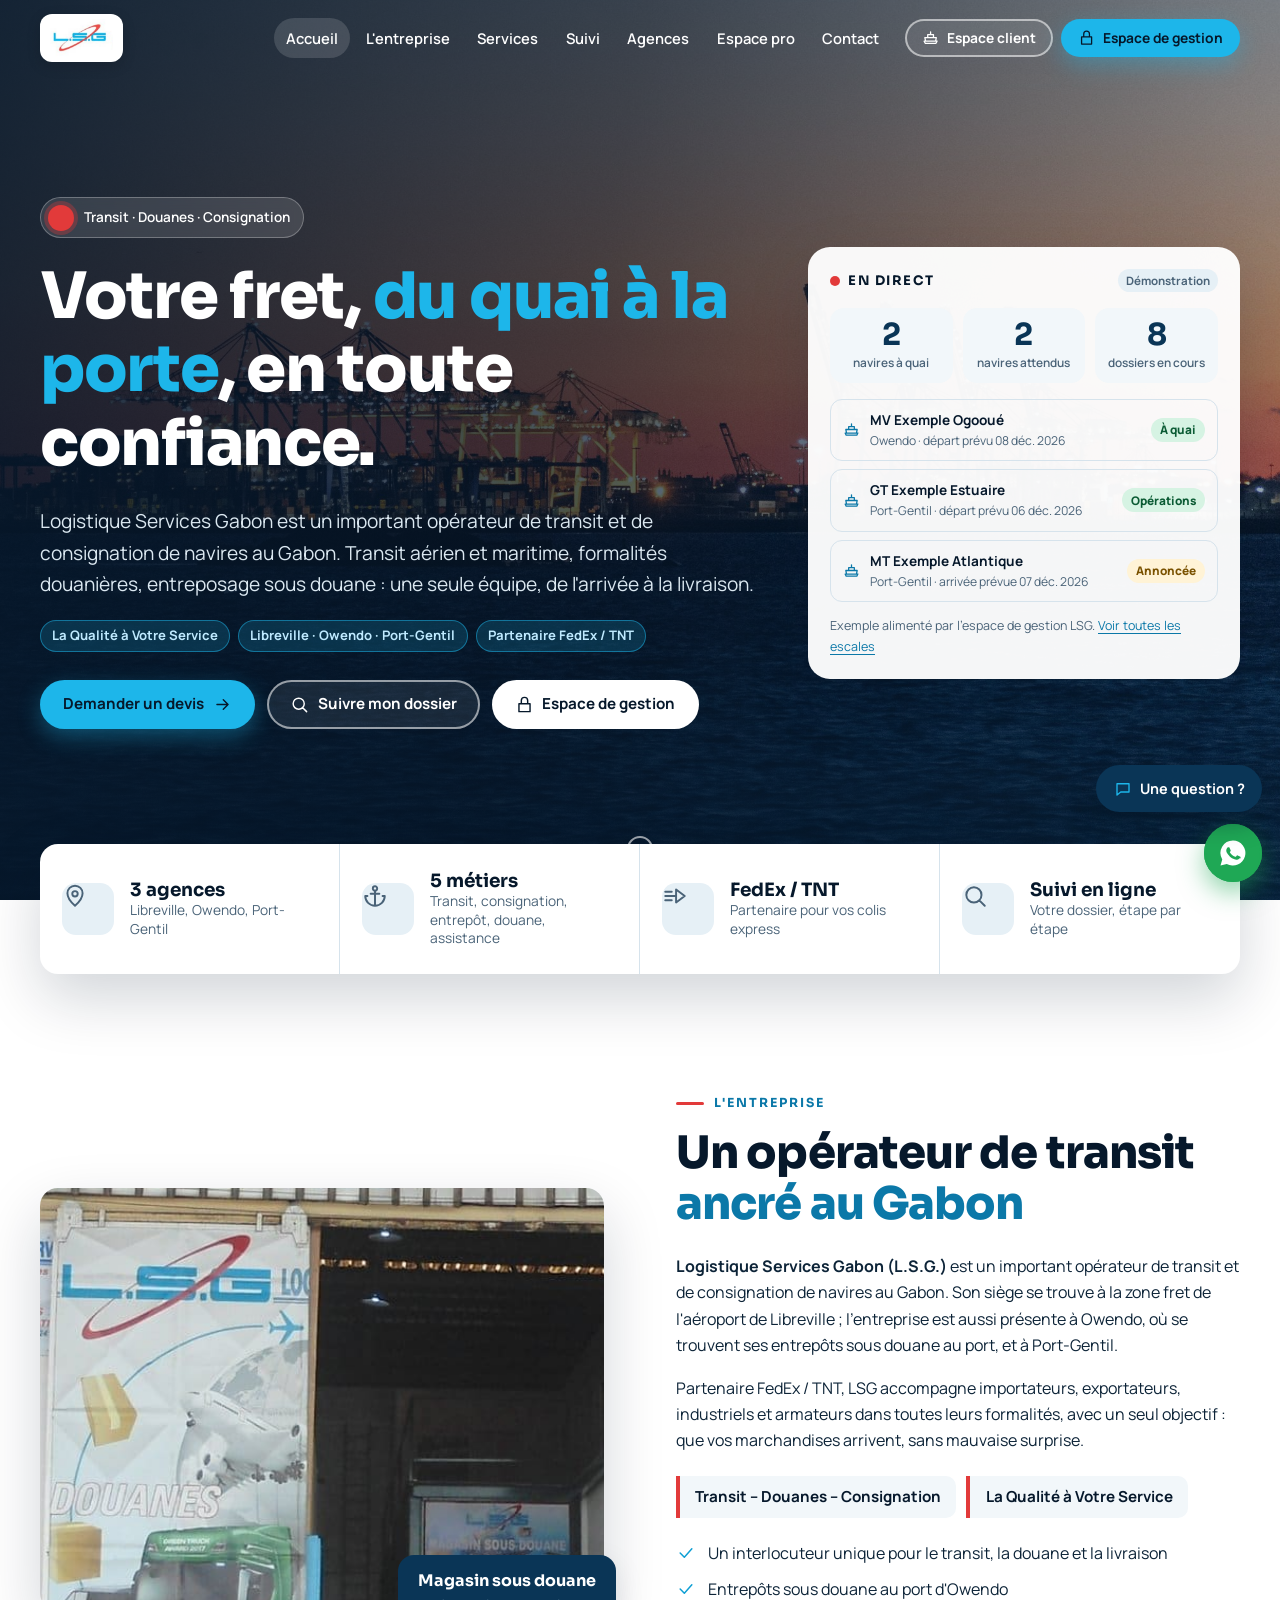
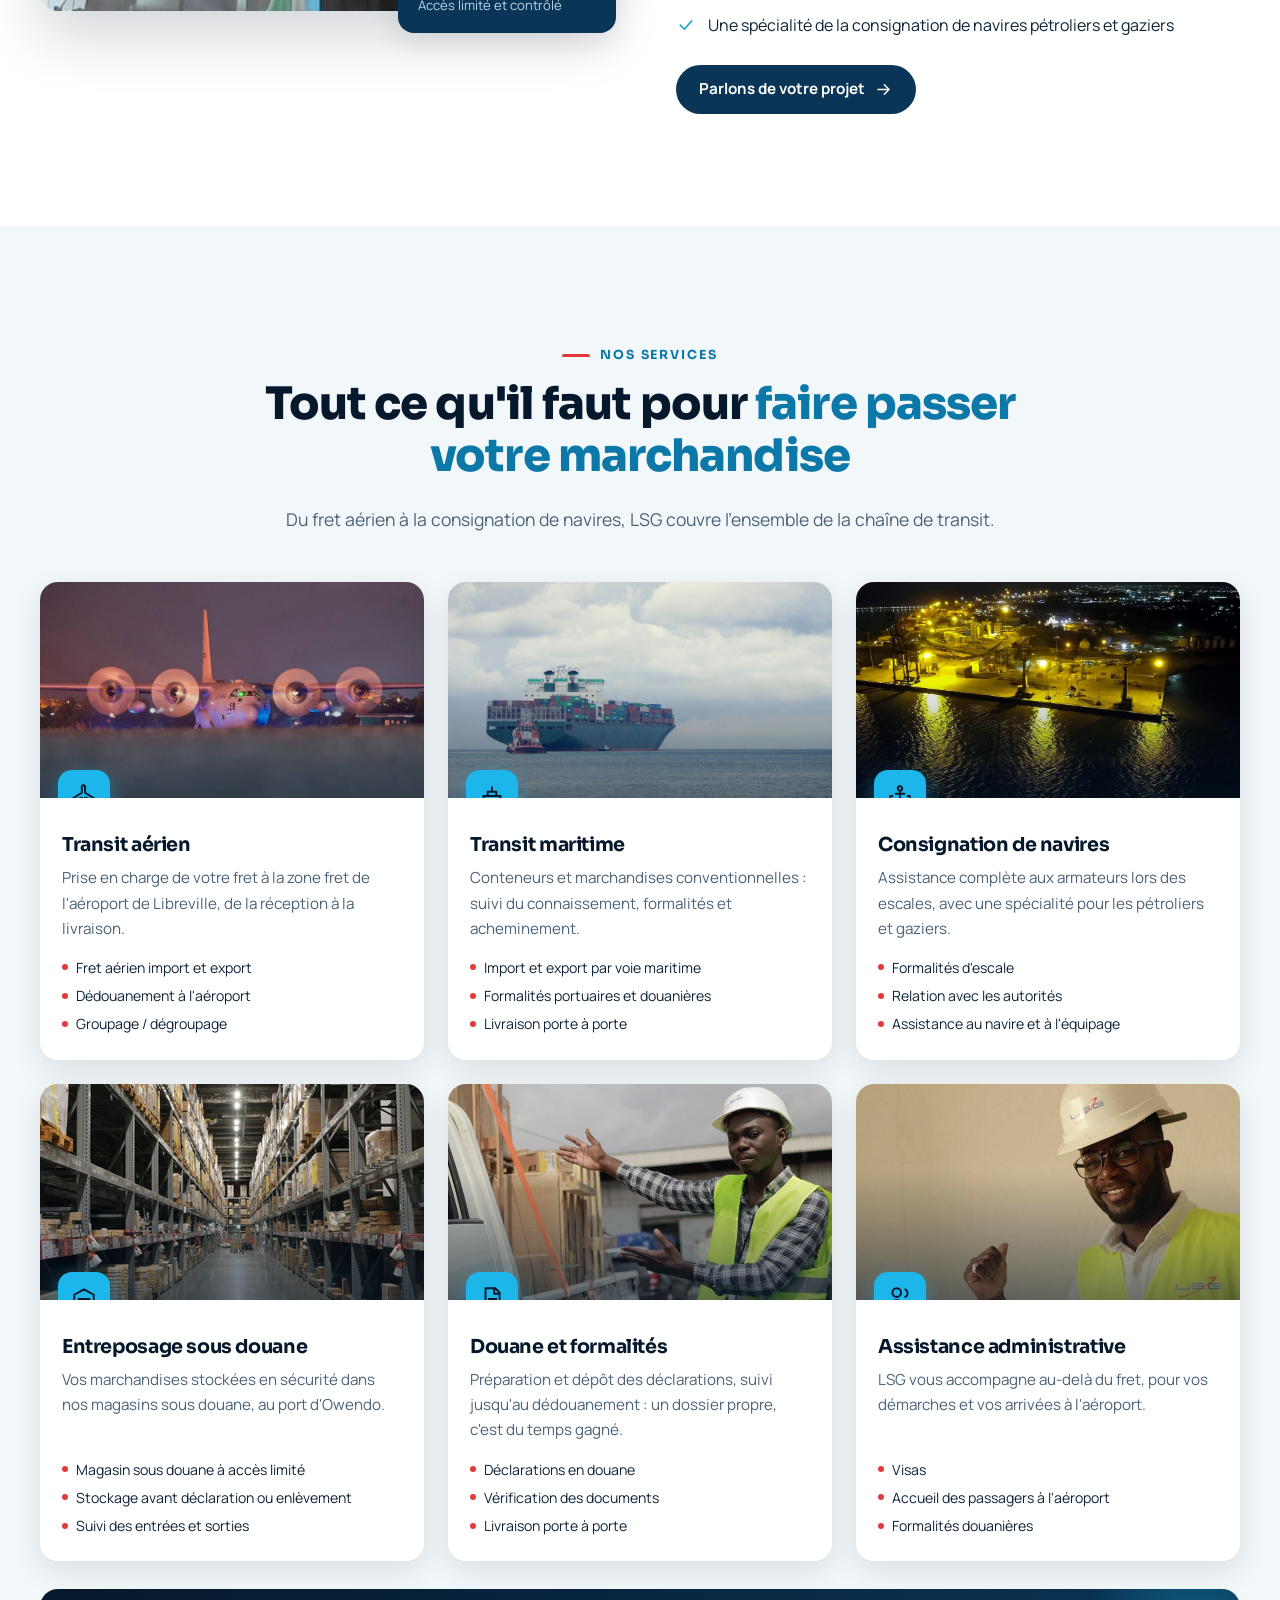
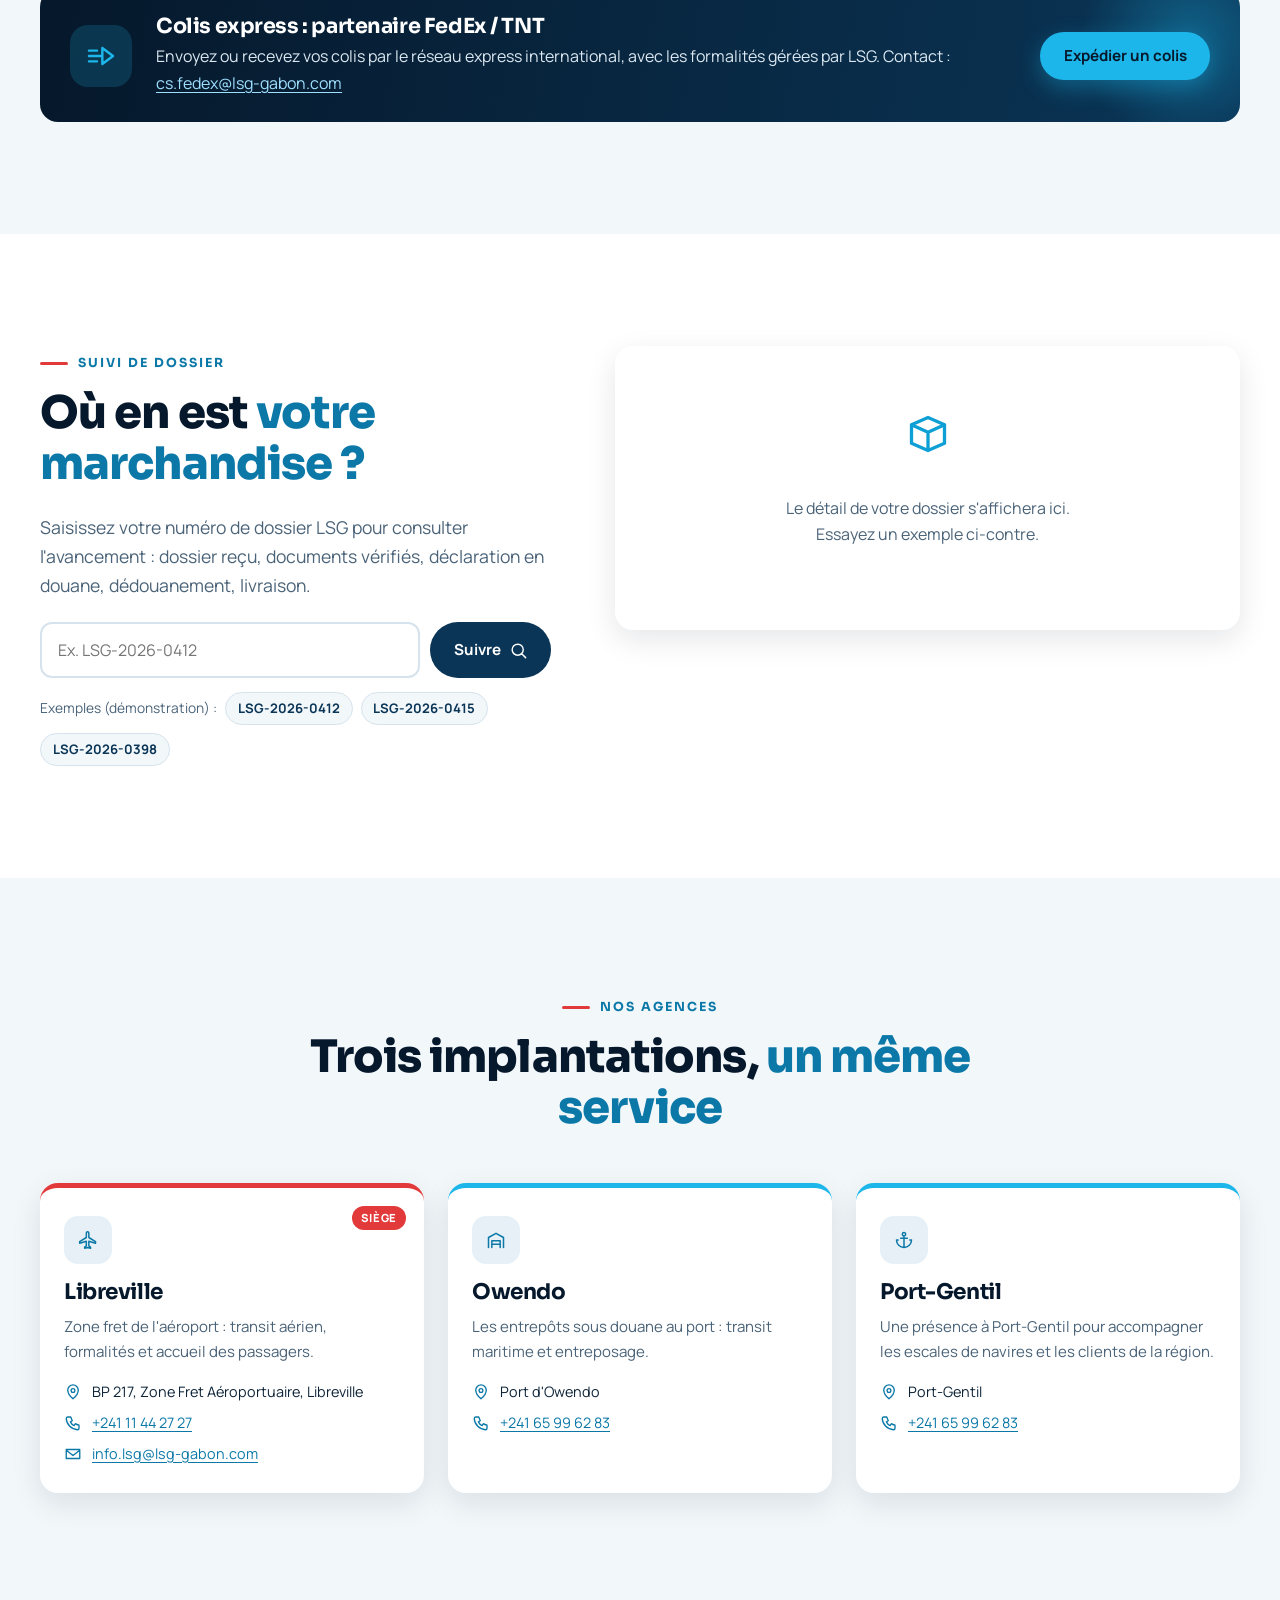
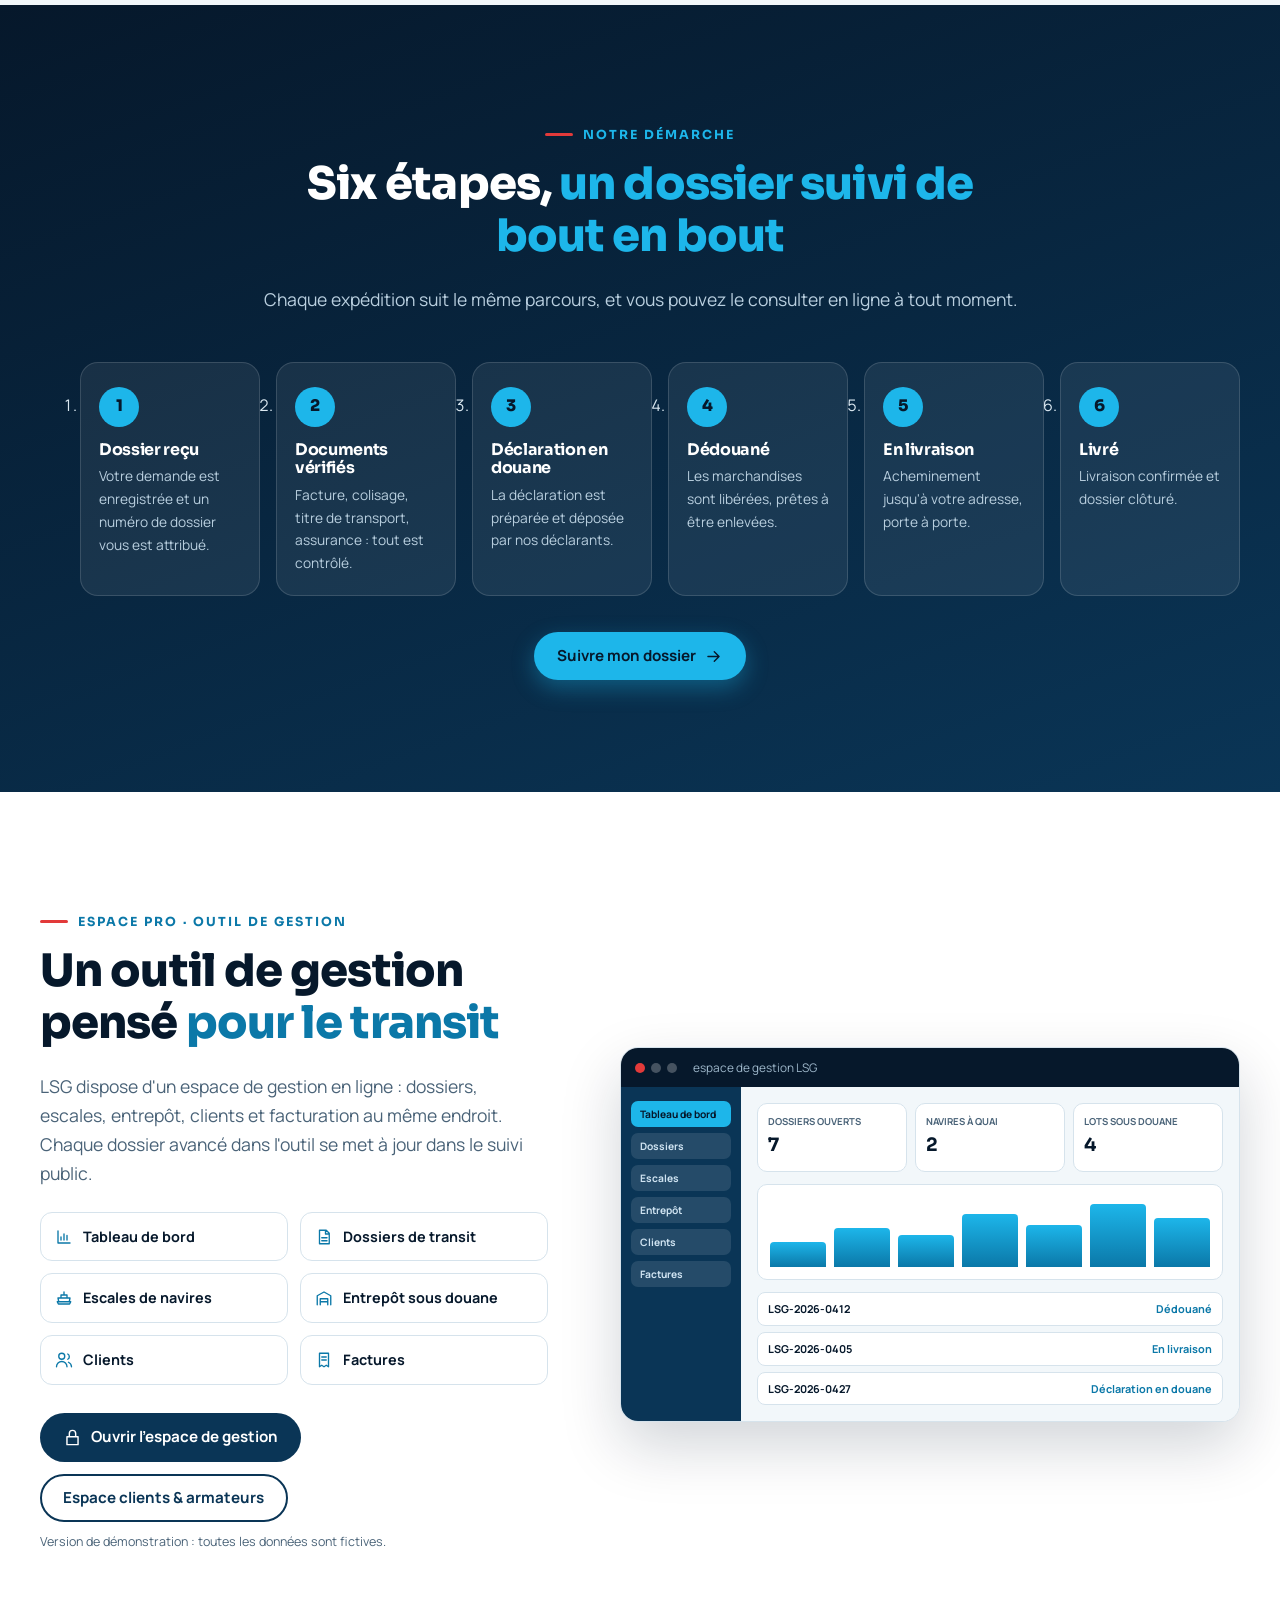
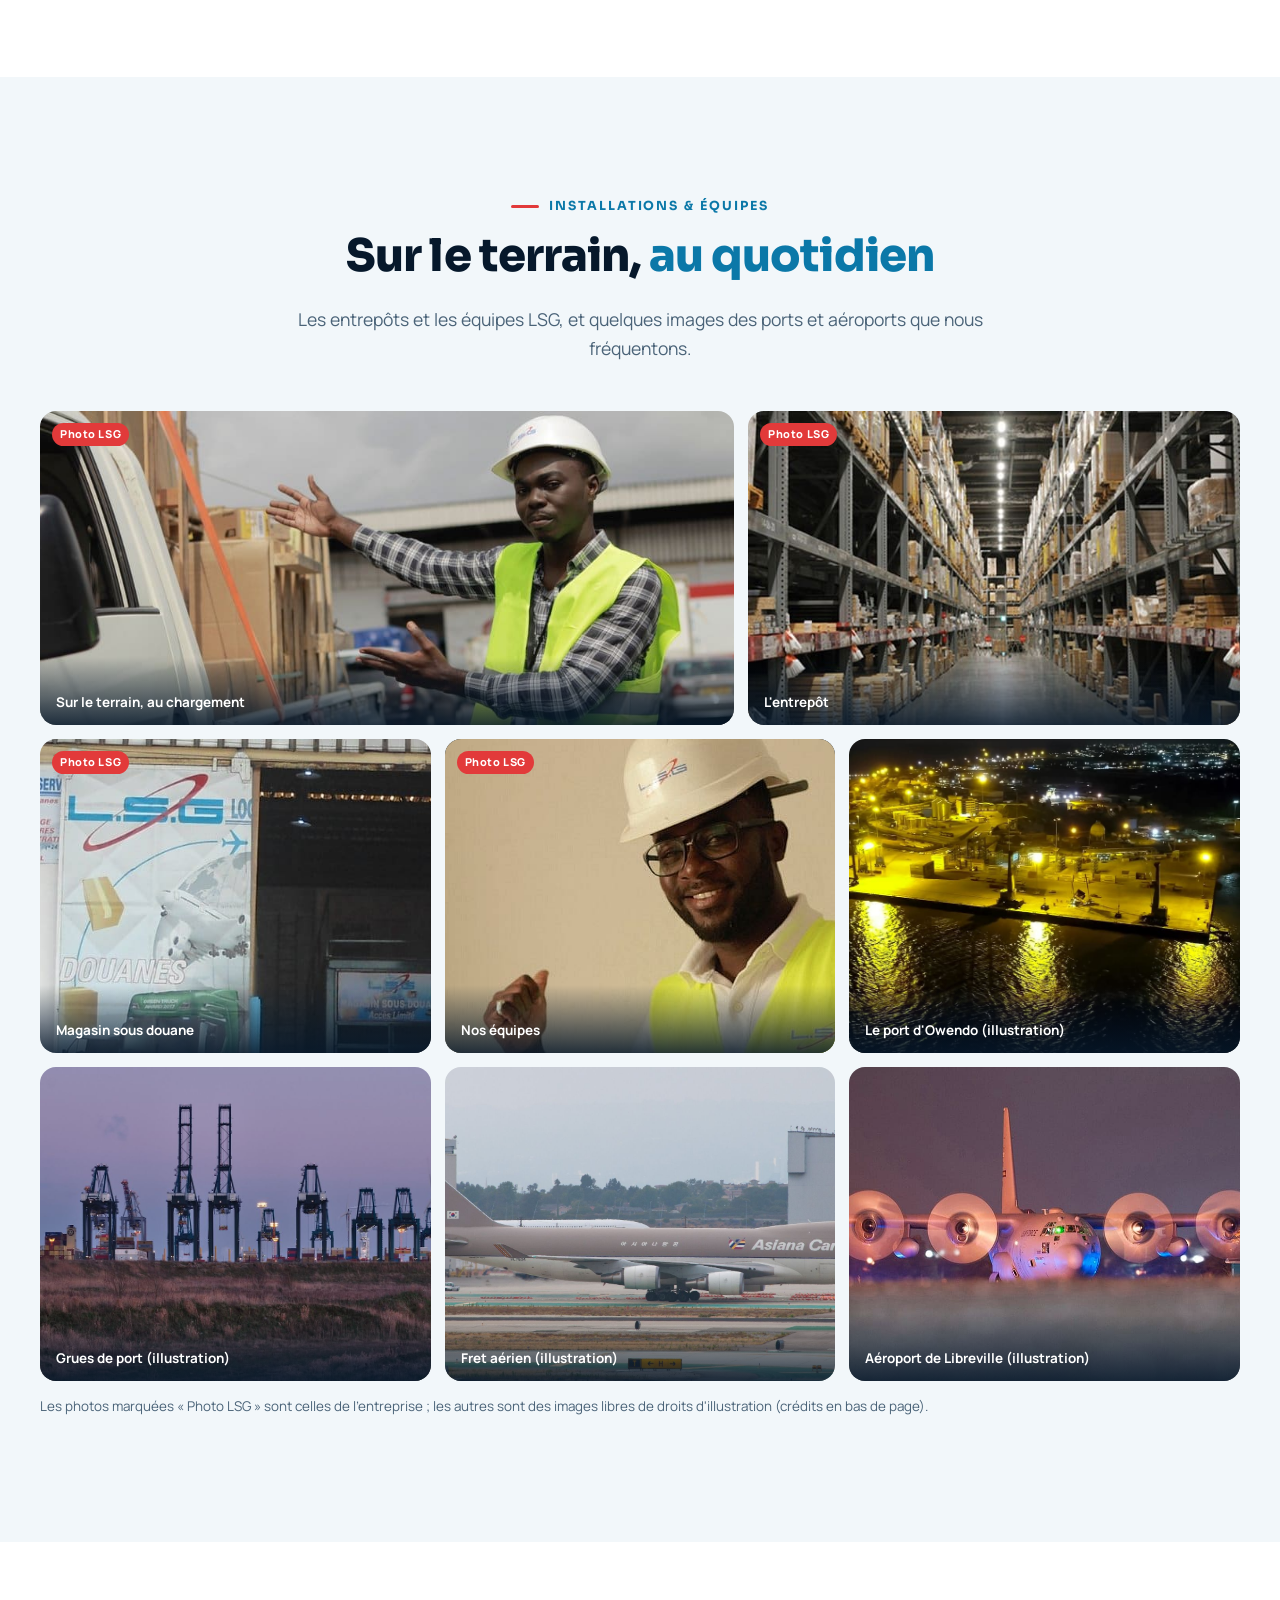
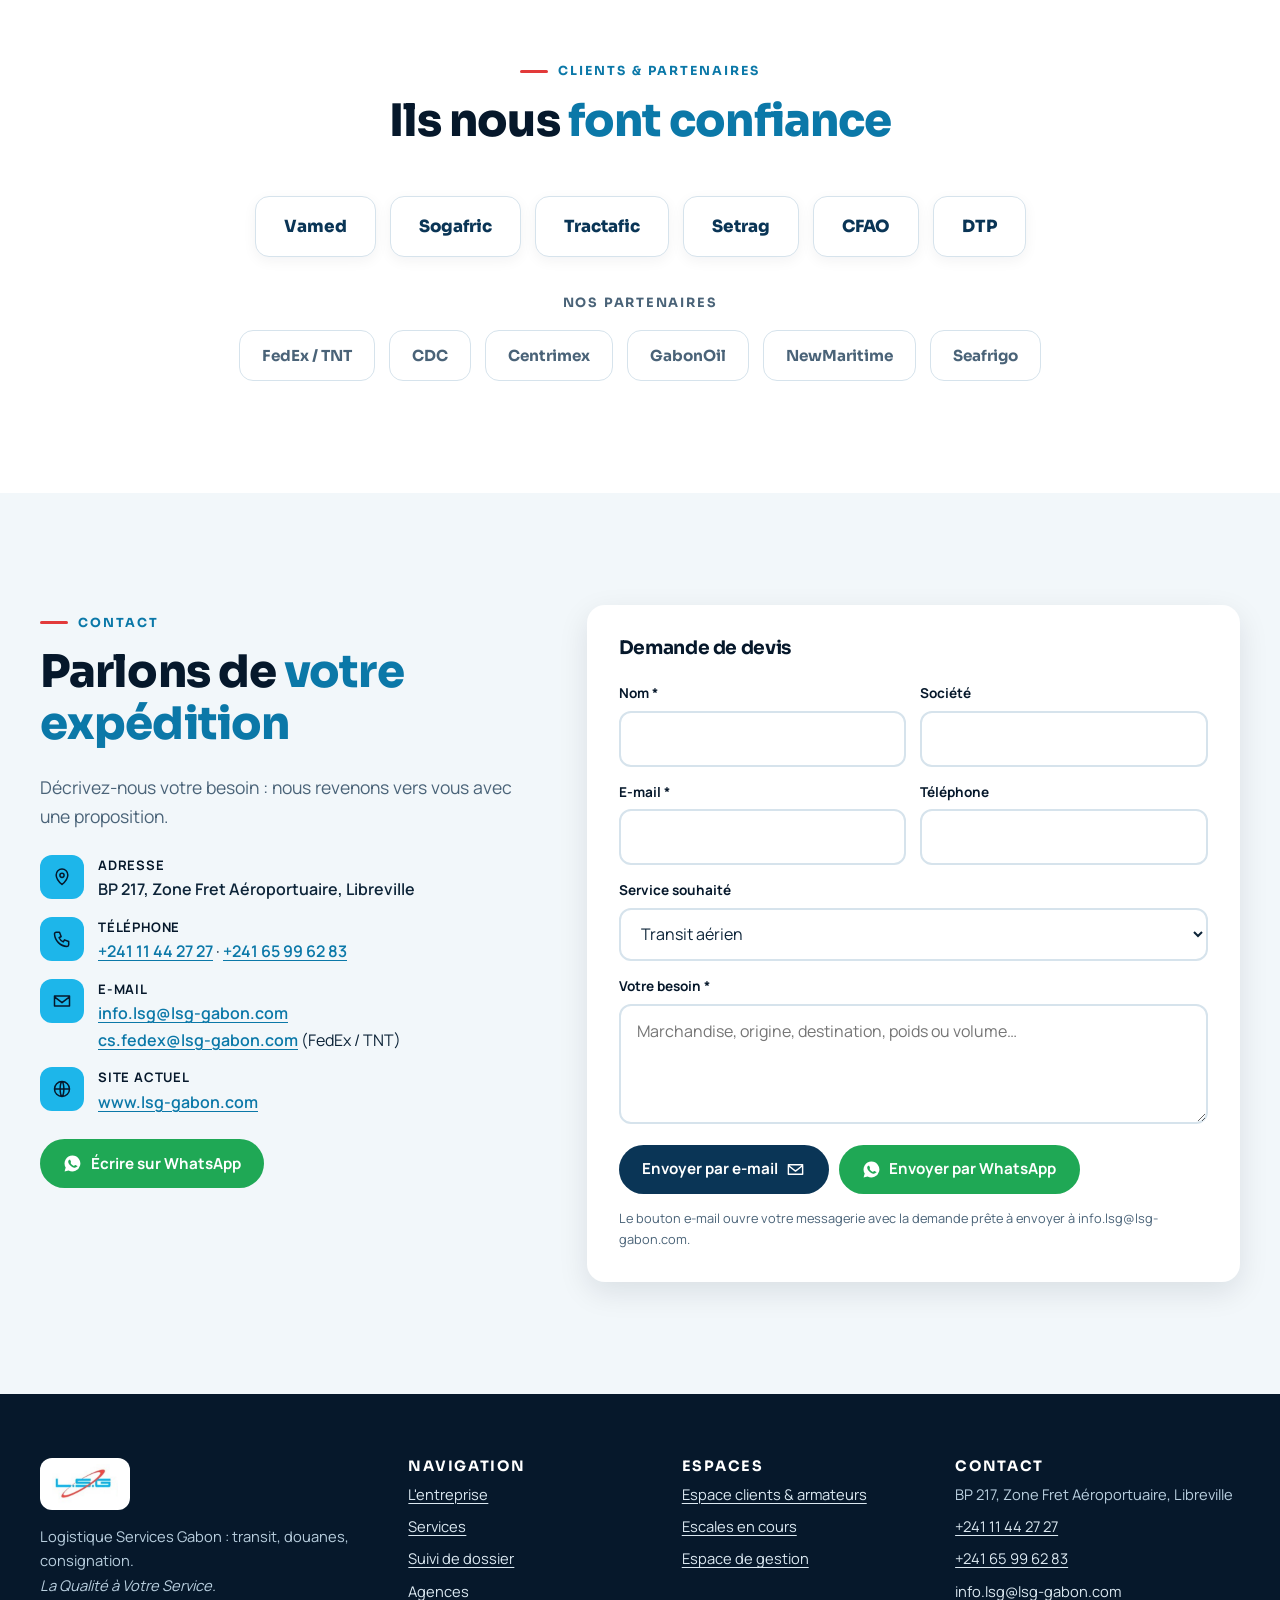
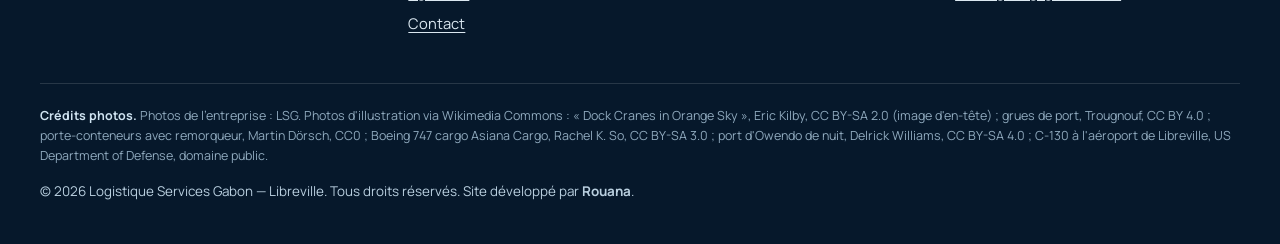
==== commit b56d44c9: "Refonte LSG : site premium + espace de gestion integre (dossiers, consignation, entrepot, facturatio" ====
--- a/index.html
+++ b/index.html
@@ -1,360 +1,438 @@
 <!DOCTYPE html>
 <html lang="fr">
 <head>
-  <meta charset="UTF-8">
-  <meta name="viewport" content="width=device-width, initial-scale=1">
-  <title>LSG — Logistique Services Gabon | Transit, Douane, Consignation</title>
-  <meta name="description" content="Logistique Services Gabon (LSG) : transit aérien et maritime, dédouanement, consignation de navires et entreposage sous douane à Libreville, Owendo et Port-Gentil. Partenaire FedEx / TNT.">
-  <meta name="theme-color" content="#06182b">
-  <meta property="og:title" content="LSG — Transit, Douane, Consignation au Gabon">
-  <meta property="og:description" content="Transit aérien et maritime, consignation de navires, entreposage sous douane — Libreville, Owendo, Port-Gentil.">
-  <meta property="og:image" content="assets/img/port-owendo.jpg">
-  <meta property="og:type" content="website">
-  <link rel="icon" type="image/png" href="assets/img/logo.png">
-  <link rel="preconnect" href="https://fonts.googleapis.com">
-  <link rel="preconnect" href="https://fonts.gstatic.com" crossorigin>
-  <link href="https://fonts.googleapis.com/css2?family=Sora:wght@500;600;700&family=Manrope:wght@400;500;600;700;800&display=swap" rel="stylesheet">
-  <link rel="stylesheet" href="assets/css/style.css">
-  <link rel="stylesheet" href="assets/css/lsg.css">
+<meta charset="UTF-8">
+<meta name="viewport" content="width=device-width, initial-scale=1, viewport-fit=cover">
+<title>LSG — Logistique Services Gabon · Transit, douanes, consignation</title>
+<meta name="description" content="LSG — Logistique Services Gabon : transit aérien et maritime, consignation de navires, entreposage sous douane et assistance administrative. Agences à Libreville, Owendo et Port-Gentil. Partenaire FedEx / TNT.">
+<meta name="theme-color" content="#06182b">
+<meta property="og:type" content="website">
+<meta property="og:locale" content="fr_FR">
+<meta property="og:site_name" content="LSG — Logistique Services Gabon">
+<meta property="og:title" content="LSG — Transit, douanes, consignation au Gabon">
+<meta property="og:description" content="Transit aérien et maritime, consignation de navires, entreposage sous douane. Libreville · Owendo · Port-Gentil.">
+<meta property="og:image" content="assets/img/hero-grues.jpg">
+<meta name="twitter:card" content="summary_large_image">
+<link rel="icon" type="image/png" href="assets/img/logo.png">
+<link rel="preconnect" href="https://fonts.googleapis.com">
+<link rel="preconnect" href="https://fonts.gstatic.com" crossorigin>
+<link href="https://fonts.googleapis.com/css2?family=Sora:wght@600;700;800&family=Manrope:wght@400;500;600;700;800&display=swap" rel="stylesheet">
+<link rel="stylesheet" href="assets/css/site.css">
+<script type="application/ld+json">
+{
+  "@context": "https://schema.org",
+  "@type": "Organization",
+  "name": "Logistique Services Gabon",
+  "alternateName": "LSG",
+  "url": "https://www.lsg-gabon.com",
+  "logo": "assets/img/logo.png",
+  "email": "info.lsg@lsg-gabon.com",
+  "telephone": "+241 11 44 27 27",
+  "address": { "@type": "PostalAddress", "streetAddress": "BP 217, Zone Fret Aéroportuaire", "addressLocality": "Libreville", "addressCountry": "GA" }
+}
+</script>
 </head>
-<body>
-
-<!-- ============ HEADER ============ -->
+<body id="top">
+<svg width="0" height="0" style="position:absolute" aria-hidden="true" focusable="false">
+  <defs>
+    <symbol id="i-plane" viewBox="0 0 24 24"><path d="M21 16v-2l-8-5V3.5a1.5 1.5 0 0 0-3 0V9l-8 5v2l8-2.5V19l-2 1.5V22l3.5-1 3.5 1v-1.5L13 19v-5.5z"/></symbol>
+    <symbol id="i-ship" viewBox="0 0 24 24"><path d="M3 17l1.5 3h15L21 17H3zM5 17l-1-5h16l-1 5M8 12V8h8v4M12 4v4"/></symbol>
+    <symbol id="i-anchor" viewBox="0 0 24 24"><path d="M12 7a2 2 0 1 0 0-4 2 2 0 0 0 0 4zM12 7v14M5 12H3a9 9 0 0 0 18 0h-2M8 10h8"/></symbol>
+    <symbol id="i-warehouse" viewBox="0 0 24 24"><path d="M3 21V9l9-5 9 5v12M7 21v-8h10v8M7 17h10"/></symbol>
+    <symbol id="i-doc" viewBox="0 0 24 24"><path d="M6 3h9l4 4v14H6zM14 3v5h5M9 13h7M9 17h7"/></symbol>
+    <symbol id="i-box" viewBox="0 0 24 24"><path d="M3 7l9-4 9 4v10l-9 4-9-4zM3 7l9 4 9-4M12 11v10"/></symbol>
+    <symbol id="i-truck" viewBox="0 0 24 24"><path d="M2 6h12v10H2zM14 10h4l4 3v3h-8M6 17.5a1.5 1.5 0 1 0 0 .01M18 17.5a1.5 1.5 0 1 0 0 .01"/></symbol>
+    <symbol id="i-phone" viewBox="0 0 24 24"><path d="M5 4h4l2 5-2.5 1.5a11 11 0 0 0 5 5L15 13l5 2v4a2 2 0 0 1-2 2A16 16 0 0 1 3 6a2 2 0 0 1 2-2z"/></symbol>
+    <symbol id="i-mail" viewBox="0 0 24 24"><path d="M3 6h18v12H3zM3 7l9 7 9-7"/></symbol>
+    <symbol id="i-pin" viewBox="0 0 24 24"><path d="M12 21s-7-6-7-11.5A7 7 0 0 1 19 9.5C19 15 12 21 12 21zM12 7.5a2.5 2.5 0 1 0 0 5 2.5 2.5 0 0 0 0-5z"/></symbol>
+    <symbol id="i-wa" viewBox="0 0 24 24"><path d="M12 2a10 10 0 0 0-8.6 15.1L2 22l5-1.3A10 10 0 1 0 12 2zm5.2 14.1c-.2.6-1.3 1.2-1.8 1.2-.5.1-1 .2-3.2-.7-2.7-1.1-4.4-3.8-4.5-4-.1-.2-1.100-1.400-1.100-2.700s.7-1.900.9-2.200c.2-.2.5-.3.7-.3h.5c.2 0 .4 0 .6.5l.8 1.900c.1.200.1.4 0 .5l-.4.6c-.1.200-.3.300-.1.600.2.300.8 1.300 1.700 2.100 1.100 1 2.100 1.300 2.400 1.400.3.100.4.100.6-.1l.8-.9c.2-.3.4-.2.6-.1l1.800.9c.3.100.5.200.5.300.1.200.1.700-.1 1.300z"/></symbol>
+    <symbol id="i-lock" viewBox="0 0 24 24"><path d="M5 11h14v10H5zM8 11V7a4 4 0 0 1 8 0v4"/></symbol>
+    <symbol id="i-search" viewBox="0 0 24 24"><path d="M11 4a7 7 0 1 0 0 14 7 7 0 0 0 0-14zM21 21l-5-5"/></symbol>
+    <symbol id="i-check" viewBox="0 0 24 24"><path d="M5 12l5 5 9-10"/></symbol>
+    <symbol id="i-arrow" viewBox="0 0 24 24"><path d="M5 12h14M13 6l6 6-6 6"/></symbol>
+    <symbol id="i-users" viewBox="0 0 24 24"><path d="M9 11a4 4 0 1 0 0-8 4 4 0 0 0 0 8zM2 21a7 7 0 0 1 14 0M17 4a4 4 0 0 1 0 7M22 21a7 7 0 0 0-4-6"/></symbol>
+    <symbol id="i-globe" viewBox="0 0 24 24"><path d="M12 3a9 9 0 1 0 0 18 9 9 0 0 0 0-18zM3 12h18M12 3c3 3 3 15 0 18M12 3c-3 3-3 15 0 18"/></symbol>
+    <symbol id="i-clock" viewBox="0 0 24 24"><path d="M12 3a9 9 0 1 0 0 18 9 9 0 0 0 0-18zM12 7v5l3 2"/></symbol>
+    <symbol id="i-shield" viewBox="0 0 24 24"><path d="M12 3l8 3v6c0 5-3.5 8-8 9-4.5-1-8-4-8-9V6zM9 12l2 2 4-4"/></symbol>
+    <symbol id="i-chart" viewBox="0 0 24 24"><path d="M4 20V4M4 20h16M8 16v-4M12 16V8M16 16v-6"/></symbol>
+    <symbol id="i-msg" viewBox="0 0 24 24"><path d="M4 5h16v11H9l-5 4z"/></symbol>
+    <symbol id="i-x" viewBox="0 0 24 24"><path d="M6 6l12 12M18 6L6 18"/></symbol>
+    <symbol id="i-prev" viewBox="0 0 24 24"><path d="M15 5l-7 7 7 7"/></symbol>
+    <symbol id="i-next" viewBox="0 0 24 24"><path d="M9 5l7 7-7 7"/></symbol>
+    <symbol id="i-info" viewBox="0 0 24 24"><path d="M12 3a9 9 0 1 0 0 18 9 9 0 0 0 0-18zM12 11v5M12 8v.01"/></symbol>
+    <symbol id="i-receipt" viewBox="0 0 24 24"><path d="M6 3h12v18l-3-2-3 2-3-2-3 2zM9 8h6M9 12h6"/></symbol>
+    <symbol id="i-express" viewBox="0 0 24 24"><path d="M3 12h10M3 8h6M3 16h6M13 6l8 6-8 6z"/></symbol>
+  </defs>
+</svg>
+<a class="skip" href="#contenu">Aller au contenu</a>
+
+<!-- ============ EN-TÊTE ============ -->
 <header class="header" id="header">
   <div class="container header__inner">
-    <a href="#accueil" class="brand" aria-label="LSG — Logistique Services Gabon — accueil">
-      <img src="assets/img/logo.png" alt="Logo LSG" class="brand__logo">
-      <span class="brand__text">LSG<small>Logistique Services Gabon</small></span>
+    <a href="#accueil" class="brand" aria-label="LSG — Logistique Services Gabon, accueil">
+      <span class="brand__logo"><img src="assets/img/logo.png" alt="LSG — Logistique Services Gabon" width="76" height="38"></span>
     </a>
     <nav class="nav" id="nav" aria-label="Navigation principale">
-      <a href="#entreprise">L'entreprise</a>
-      <a href="#expertises">Services</a>
-      <a href="#suivi">Suivi</a>
-      <a href="#installations">Installations</a>
-      <a href="#references">Références</a>
-      <a href="#contact" class="btn btn--gold btn--sm nav__cta">Nous contacter</a>
+      <a class="lnk" href="#accueil">Accueil</a>
+      <a class="lnk" href="#entreprise">L'entreprise</a>
+      <a class="lnk" href="#services">Services</a>
+      <a class="lnk" href="#suivi">Suivi</a>
+      <a class="lnk" href="#agences">Agences</a>
+      <a class="lnk" href="#espace-pro">Espace pro</a>
+      <a class="lnk" href="#contact">Contact</a>
+      <div class="nav__btns">
+        <a href="clients.html" class="btn btn--ghost btn--sm"><svg class="ico" aria-hidden="true"><use href="#i-ship"/></svg>Espace client</a>
+        <a href="espace/index.html" class="btn btn--cyan btn--sm"><svg class="ico" aria-hidden="true"><use href="#i-lock"/></svg>Espace de gestion</a>
+      </div>
     </nav>
-    <button class="burger" id="burger" aria-label="Ouvrir le menu" aria-expanded="false" aria-controls="nav">
-      <span></span><span></span><span></span>
-    </button>
+    <button class="burger" id="burger" type="button" aria-label="Ouvrir le menu" aria-expanded="false" aria-controls="nav"><span></span><span></span><span></span></button>
   </div>
 </header>
 
-<main>
-
-<!-- ============ HERO ============ -->
+<main id="contenu">
+
+<!-- ============ HÉRO ============ -->
 <section class="hero" id="accueil">
-  <div class="hero__bg" style="background-image:url('assets/img/port-owendo.jpg')"></div>
-  <div class="hero__overlay"></div>
-  <div class="container hero__content">
-    <p class="eyebrow eyebrow--light reveal">Libreville · Owendo · Port-Gentil</p>
-    <h1 class="hero__title reveal">Vos marchandises,<br><em>sans frontières ni lenteurs.</em></h1>
-    <p class="hero__lead reveal">Opérateur de transit, de douane et de consignation au Gabon, LSG prend en charge vos flux aériens et maritimes, du dédouanement à la livraison. <strong>La qualité à votre service.</strong></p>
-    <div class="hero__actions reveal">
-      <a href="#contact" class="btn btn--gold">Demander un devis</a>
-      <a href="#suivi" class="btn btn--ghost">Suivre mon dossier</a>
-    </div>
-  </div>
-  <div class="hero__strip">
-    <div class="container hero__strip-inner">
-      <span>Transit</span><i></i>
-      <span>Douane</span><i></i>
-      <span>Consignation</span><i></i>
-      <span>Entreposage</span>
-    </div>
-  </div>
-</section>
-
-<!-- ============ PROFIL ============ -->
+  <div class="hero__bg" role="img" aria-label="Grues portuaires au crépuscule, ciel orangé (photo d'illustration)"></div>
+  <div class="container hero__wrap">
+    <div>
+      <p class="hero__badge reveal"><i aria-hidden="true"></i>Transit · Douanes · Consignation</p>
+      <h1 class="reveal d1">Votre fret, <em>du quai à la porte</em>, en toute confiance.</h1>
+      <p class="hero__lead reveal d2">Logistique Services Gabon est un important opérateur de transit et de consignation de navires au Gabon. Transit aérien et maritime, formalités douanières, entreposage sous douane : une seule équipe, de l'arrivée à la livraison.</p>
+      <p class="hero__tags reveal d2" aria-label="Points clés"><span>La Qualité à Votre Service</span><span>Libreville · Owendo · Port-Gentil</span><span>Partenaire FedEx / TNT</span></p>
+      <div class="hero__actions reveal d3">
+        <a href="#contact" class="btn btn--cyan">Demander un devis <svg class="ico" aria-hidden="true"><use href="#i-arrow"/></svg></a>
+        <a href="#suivi" class="btn btn--ghost"><svg class="ico" aria-hidden="true"><use href="#i-search"/></svg>Suivre mon dossier</a>
+        <a href="espace/index.html" class="btn btn--white"><svg class="ico" aria-hidden="true"><use href="#i-lock"/></svg>Espace de gestion</a>
+      </div>
+    </div>
+    <aside class="live reveal d2" id="live" aria-label="Activité en direct, données de démonstration">
+      <div class="live__head"><span class="live__dot">En direct</span><span class="live__demo">Démonstration</span></div>
+      <div class="live__stats">
+        <div><b id="live-quai">–</b><span>navires à quai</span></div>
+        <div><b id="live-att">–</b><span>navires attendus</span></div>
+        <div><b id="live-dos">–</b><span>dossiers en cours</span></div>
+      </div>
+      <ul class="live__list" id="live-list"></ul>
+      <p class="live__foot">Exemple alimenté par l'espace de gestion LSG. <a href="clients.html#escales">Voir toutes les escales</a></p>
+    </aside>
+  </div>
+  <span class="hero__scroll" aria-hidden="true"></span>
+</section>
+
+<!-- ============ FAITS ============ -->
+<section class="facts" aria-label="LSG en bref">
+  <div class="container">
+    <div class="facts__grid reveal">
+      <div class="fact"><span class="fact__ico"><svg class="ico" aria-hidden="true"><use href="#i-pin"/></svg></span><div><b>3 agences</b><span>Libreville, Owendo, Port-Gentil</span></div></div>
+      <div class="fact"><span class="fact__ico"><svg class="ico" aria-hidden="true"><use href="#i-anchor"/></svg></span><div><b>5 métiers</b><span>Transit, consignation, entrepôt, douane, assistance</span></div></div>
+      <div class="fact"><span class="fact__ico"><svg class="ico" aria-hidden="true"><use href="#i-express"/></svg></span><div><b>FedEx / TNT</b><span>Partenaire pour vos colis express</span></div></div>
+      <div class="fact"><span class="fact__ico"><svg class="ico" aria-hidden="true"><use href="#i-search"/></svg></span><div><b>Suivi en ligne</b><span>Votre dossier, étape par étape</span></div></div>
+    </div>
+  </div>
+</section>
+
+<!-- ============ ENTREPRISE ============ -->
 <section class="section" id="entreprise">
-  <div class="container profil">
-    <div class="profil__text">
-      <p class="eyebrow reveal">01 — Profil</p>
-      <h2 class="title reveal">Un opérateur gabonais du transit et de la consignation</h2>
-      <p class="reveal"><strong>Logistique Services Gabon (L.S.G.)</strong> est un important opérateur de transit et de consignation de navires au Gabon. Trois agences — le siège à la zone fret de l'aéroport de Libreville, Owendo et Port-Gentil — permettent de suivre vos marchandises au plus près des points d'entrée du pays.</p>
-      <p class="reveal">De l'import à l'export, par avion ou par bateau, LSG assure les formalités douanières, le groupage et dégroupage, l'entreposage sous douane et l'assistance administrative. LSG est également partenaire <strong>FedEx / TNT</strong> pour l'express international.</p>
-
-      <dl class="fiche reveal">
-        <div><dt>Raison sociale</dt><dd>Logistique Services Gabon (LSG)</dd></div>
-        <div><dt>Agences</dt><dd>Libreville (zone fret aéroport, siège), Owendo, Port-Gentil</dd></div>
-        <div><dt>Métiers</dt><dd>Transit, douane, consignation, entreposage</dd></div>
-        <div><dt>Partenaire</dt><dd>FedEx / TNT</dd></div>
-      </dl>
-    </div>
-    <figure class="pdg reveal">
-      <div class="pdg__img"><img src="assets/img/equipe-terrain.jpg" alt="Un agent LSG en gilet et casque guide un camion de marchandises" loading="lazy" style="object-position:68% 30%"></div>
-      <figcaption>
-        <strong>Des équipes sur le terrain</strong>
-        <span>Au contact de vos marchandises</span>
-      </figcaption>
-    </figure>
-  </div>
-</section>
-
-<!-- ============ IMPLANTATION ============ -->
-<section class="section section--cream">
-  <div class="container implant">
-    <div class="implant__media reveal">
-      <img src="assets/img/facade-agence.jpg" alt="Entrée de l'entrepôt LSG avec affiches Transit, Douanes et magasin sous douane" loading="lazy">
-    </div>
-    <div class="implant__text">
-      <p class="eyebrow reveal">02 — Implantation</p>
-      <h2 class="title reveal">Trois agences, aux portes d'entrée du pays</h2>
-      <p class="reveal">Aéroport, port commercial, capitale pétrolière : LSG est présent là où passent les marchandises.</p>
-      <ul class="atouts">
-        <li class="reveal"><span class="atouts__icon"><svg viewBox="0 0 24 24"><path d="M2 14l20-8-8 16-2-7z"/></svg></span><div><strong>Libreville — siège</strong><p>Zone fret de l'aéroport : fret aérien et express.</p></div></li>
-        <li class="reveal"><span class="atouts__icon"><svg viewBox="0 0 24 24"><path d="M3 17l2 3h14l2-3M5 17V9h14v8M9 9V5h6v4"/></svg></span><div><strong>Owendo</strong><p>Entrepôts sous douane au port.</p></div></li>
-        <li class="reveal"><span class="atouts__icon"><svg viewBox="0 0 24 24"><path d="M12 21s-7-6.2-7-11.5A7 7 0 0 1 19 9.5C19 14.8 12 21 12 21z"/><circle cx="12" cy="9.5" r="2.5"/></svg></span><div><strong>Port-Gentil</strong><p>Consignation, notamment pétroliers et gaziers.</p></div></li>
-        <li class="reveal"><span class="atouts__icon"><svg viewBox="0 0 24 24"><path d="M8 12l3 3 5-6"/><path d="M12 3l7 3v5c0 5-3.5 8.5-7 10-3.5-1.5-7-5-7-10V6z"/></svg></span><div><strong>Conformité douanière</strong><p>Formalités et assistance administrative.</p></div></li>
+  <div class="container about">
+    <div class="about__media reveal">
+      <img src="assets/img/facade-agence.jpg" alt="Entrée de l'entrepôt LSG avec affiches Transit et Douanes et accès au magasin sous douane" width="1200" height="400" loading="lazy">
+      <div class="about__badge"><b>Magasin sous douane</b><span>Accès limité et contrôlé</span></div>
+    </div>
+    <div>
+      <p class="eyebrow reveal">L'entreprise</p>
+      <h2 class="title reveal">Un opérateur de transit <em>ancré au Gabon</em></h2>
+      <p class="reveal"><strong>Logistique Services Gabon (L.S.G.)</strong> est un important opérateur de transit et de consignation de navires au Gabon. Son siège se trouve à la zone fret de l'aéroport de Libreville ; l'entreprise est aussi présente à Owendo, où se trouvent ses entrepôts sous douane au port, et à Port-Gentil.</p>
+      <p class="reveal">Partenaire FedEx / TNT, LSG accompagne importateurs, exportateurs, industriels et armateurs dans toutes leurs formalités, avec un seul objectif : que vos marchandises arrivent, sans mauvaise surprise.</p>
+      <div class="slogans reveal"><span>Transit – Douanes – Consignation</span><span>La Qualité à Votre Service</span></div>
+      <ul class="checks reveal">
+        <li><svg class="ico" aria-hidden="true"><use href="#i-check"/></svg><span>Un interlocuteur unique pour le transit, la douane et la livraison</span></li>
+        <li><svg class="ico" aria-hidden="true"><use href="#i-check"/></svg><span>Entrepôts sous douane au port d'Owendo</span></li>
+        <li><svg class="ico" aria-hidden="true"><use href="#i-check"/></svg><span>Une spécialité de la consignation de navires pétroliers et gaziers</span></li>
       </ul>
-    </div>
-  </div>
-
-  <div class="container types">
-    <figure class="type reveal"><img src="assets/img/fret-aerien.jpg" alt="Avion cargo sur le tarmac de Libreville" loading="lazy"><figcaption>Fret aérien</figcaption></figure>
-    <figure class="type reveal"><img src="assets/img/port-owendo.jpg" alt="Port d'Owendo de nuit" loading="lazy"><figcaption>Port d'Owendo</figcaption></figure>
-    <figure class="type reveal"><img src="assets/img/entrepot.jpg" alt="Allées d'un entrepôt de stockage" loading="lazy"><figcaption>Entreposage</figcaption></figure>
-    <figure class="type reveal"><img src="assets/img/equipe-portrait.jpg" alt="Agent LSG souriant en casque et gilet" loading="lazy" style="object-position:70% 30%"><figcaption>Assistance &amp; accueil</figcaption></figure>
+      <a href="#contact" class="btn btn--navy reveal">Parlons de votre projet <svg class="ico" aria-hidden="true"><use href="#i-arrow"/></svg></a>
+    </div>
   </div>
 </section>
 
 <!-- ============ SERVICES ============ -->
-<section class="section" id="expertises">
-  <div class="container">
-    <div class="section__head">
-      <p class="eyebrow reveal">03 — Nos services</p>
-      <h2 class="title reveal">Transit — Douanes — Consignation</h2>
-      <p class="section__lead reveal">Une offre complète pour importer, exporter et escaler au Gabon, avec un seul interlocuteur du premier document à la livraison.</p>
-    </div>
-
-    <div class="poles">
-      <article class="pole reveal">
-        <div class="pole__img"><img src="assets/img/fret-aerien.jpg" alt="" loading="lazy"></div>
-        <div class="pole__body">
-          <span class="pole__num">Service 01</span>
-          <h3>Transit aérien</h3>
-          <ul><li>Import / export par fret aérien</li><li>Formalités douanières à l'aéroport de Libreville</li><li>Livraison porte à porte</li></ul>
+<section class="section section--bg" id="services">
+  <div class="container">
+    <div class="head head--c">
+      <p class="eyebrow reveal">Nos services</p>
+      <h2 class="title reveal">Tout ce qu'il faut pour <em>faire passer votre marchandise</em></h2>
+      <p class="lead reveal">Du fret aérien à la consignation de navires, LSG couvre l'ensemble de la chaîne de transit.</p>
+    </div>
+    <div class="services">
+      <article class="svc reveal">
+        <div class="svc__img"><img src="assets/img/fret-aerien.jpg" alt="Avion cargo à l'aéroport de Libreville de nuit (photo d'illustration)" width="1600" height="583" loading="lazy"><span class="svc__ico"><svg class="ico" aria-hidden="true"><use href="#i-plane"/></svg></span></div>
+        <div class="svc__body"><h3>Transit aérien</h3><p>Prise en charge de votre fret à la zone fret de l'aéroport de Libreville, de la réception à la livraison.</p>
+          <ul><li>Fret aérien import et export</li><li>Dédouanement à l'aéroport</li><li>Groupage / dégroupage</li></ul></div>
+      </article>
+      <article class="svc reveal d1">
+        <div class="svc__img"><img src="assets/img/porte-conteneurs.jpg" alt="Porte-conteneurs escorté par un remorqueur (photo d'illustration)" width="1800" height="1020" loading="lazy"><span class="svc__ico"><svg class="ico" aria-hidden="true"><use href="#i-ship"/></svg></span></div>
+        <div class="svc__body"><h3>Transit maritime</h3><p>Conteneurs et marchandises conventionnelles : suivi du connaissement, formalités et acheminement.</p>
+          <ul><li>Import et export par voie maritime</li><li>Formalités portuaires et douanières</li><li>Livraison porte à porte</li></ul></div>
+      </article>
+      <article class="svc reveal d2">
+        <div class="svc__img"><img src="assets/img/port-owendo.jpg" alt="Le port d'Owendo, Gabon, vu de nuit (photo d'illustration)" width="1600" height="667" loading="lazy"><span class="svc__ico"><svg class="ico" aria-hidden="true"><use href="#i-anchor"/></svg></span></div>
+        <div class="svc__body"><h3>Consignation de navires</h3><p>Assistance complète aux armateurs lors des escales, avec une spécialité pour les pétroliers et gaziers.</p>
+          <ul><li>Formalités d'escale</li><li>Relation avec les autorités</li><li>Assistance au navire et à l'équipage</li></ul></div>
+      </article>
+      <article class="svc reveal">
+        <div class="svc__img"><img src="assets/img/entrepot.jpg" alt="Allée d'entrepôt avec rayonnages de marchandises" width="1200" height="400" loading="lazy"><span class="svc__ico"><svg class="ico" aria-hidden="true"><use href="#i-warehouse"/></svg></span></div>
+        <div class="svc__body"><h3>Entreposage sous douane</h3><p>Vos marchandises stockées en sécurité dans nos magasins sous douane, au port d'Owendo.</p>
+          <ul><li>Magasin sous douane à accès limité</li><li>Stockage avant déclaration ou enlèvement</li><li>Suivi des entrées et sorties</li></ul></div>
+      </article>
+      <article class="svc reveal d1">
+        <div class="svc__img"><img src="assets/img/equipe-terrain.jpg" alt="Agent LSG en gilet et casque guidant un camion chargé" width="1200" height="400" loading="lazy"><span class="svc__ico"><svg class="ico" aria-hidden="true"><use href="#i-doc"/></svg></span></div>
+        <div class="svc__body"><h3>Douane et formalités</h3><p>Préparation et dépôt des déclarations, suivi jusqu'au dédouanement : un dossier propre, c'est du temps gagné.</p>
+          <ul><li>Déclarations en douane</li><li>Vérification des documents</li><li>Livraison porte à porte</li></ul></div>
+      </article>
+      <article class="svc reveal d2">
+        <div class="svc__img"><img src="assets/img/equipe-portrait.jpg" alt="Agent LSG souriant, casque et gilet siglés L.S.G" width="1200" height="400" loading="lazy" style="object-position:70% 40%"><span class="svc__ico"><svg class="ico" aria-hidden="true"><use href="#i-users"/></svg></span></div>
+        <div class="svc__body"><h3>Assistance administrative</h3><p>LSG vous accompagne au-delà du fret, pour vos démarches et vos arrivées à l'aéroport.</p>
+          <ul><li>Visas</li><li>Accueil des passagers à l'aéroport</li><li>Formalités douanières</li></ul></div>
+      </article>
+    </div>
+    <div class="express reveal">
+      <span class="express__ico"><svg class="ico" aria-hidden="true"><use href="#i-express"/></svg></span>
+      <div><h3>Colis express : partenaire FedEx / TNT</h3><p>Envoyez ou recevez vos colis par le réseau express international, avec les formalités gérées par LSG. Contact : <a href="mailto:cs.fedex@lsg-gabon.com" style="color:#9fe0ff">cs.fedex@lsg-gabon.com</a></p></div>
+      <a href="#contact" class="btn btn--cyan">Expédier un colis</a>
+    </div>
+  </div>
+</section>
+
+<!-- ============ SUIVI ============ -->
+<section class="section" id="suivi">
+  <div class="container track">
+    <div class="reveal">
+      <p class="eyebrow">Suivi de dossier</p>
+      <h2 class="title">Où en est <em>votre marchandise ?</em></h2>
+      <p class="lead">Saisissez votre numéro de dossier LSG pour consulter l'avancement : dossier reçu, documents vérifiés, déclaration en douane, dédouanement, livraison.</p>
+      <form class="track__form" data-track data-out="#track-out" novalidate>
+        <label class="sr" for="track-in">Numéro de dossier</label>
+        <input class="input" id="track-in" type="text" placeholder="Ex. LSG-2026-0412" autocomplete="off" inputmode="text" aria-describedby="track-ex">
+        <button type="submit" class="btn btn--navy">Suivre <svg class="ico" aria-hidden="true"><use href="#i-search"/></svg></button>
+      </form>
+      <div class="examples" id="track-ex"><span>Exemples (démonstration) :</span>
+        <button type="button" class="chip" data-ex="LSG-2026-0412">LSG-2026-0412</button>
+        <button type="button" class="chip" data-ex="LSG-2026-0415">LSG-2026-0415</button>
+        <button type="button" class="chip" data-ex="LSG-2026-0398">LSG-2026-0398</button>
+      </div>
+    </div>
+    <div class="card reveal d1">
+      <div class="track__out" id="track-out" aria-live="polite">
+        <div class="empty"><svg class="ico" aria-hidden="true"><use href="#i-box"/></svg><p>Le détail de votre dossier s'affichera ici.<br>Essayez un exemple ci-contre.</p></div>
+      </div>
+    </div>
+  </div>
+</section>
+
+<!-- ============ AGENCES ============ -->
+<section class="section section--bg" id="agences">
+  <div class="container">
+    <div class="head head--c">
+      <p class="eyebrow reveal">Nos agences</p>
+      <h2 class="title reveal">Trois implantations, <em>un même service</em></h2>
+    </div>
+    <div class="agences">
+      <article class="ag ag--hq reveal">
+        <span class="ag__tag">Siège</span>
+        <div class="ag__ico"><svg class="ico" aria-hidden="true"><use href="#i-plane"/></svg></div>
+        <h3>Libreville</h3>
+        <p>Zone fret de l'aéroport : transit aérien, formalités et accueil des passagers.</p>
+        <ul>
+          <li><svg class="ico" aria-hidden="true"><use href="#i-pin"/></svg><span>BP 217, Zone Fret Aéroportuaire, Libreville</span></li>
+          <li><svg class="ico" aria-hidden="true"><use href="#i-phone"/></svg><a href="tel:+24111442727">+241 11 44 27 27</a></li>
+          <li><svg class="ico" aria-hidden="true"><use href="#i-mail"/></svg><a href="mailto:info.lsg@lsg-gabon.com">info.lsg@lsg-gabon.com</a></li>
+        </ul>
+      </article>
+      <article class="ag reveal d1">
+        <div class="ag__ico"><svg class="ico" aria-hidden="true"><use href="#i-warehouse"/></svg></div>
+        <h3>Owendo</h3>
+        <p>Les entrepôts sous douane au port : transit maritime et entreposage.</p>
+        <ul>
+          <li><svg class="ico" aria-hidden="true"><use href="#i-pin"/></svg><span>Port d'Owendo</span></li>
+          <li><svg class="ico" aria-hidden="true"><use href="#i-phone"/></svg><a href="tel:+24165996283">+241 65 99 62 83</a></li>
+        </ul>
+      </article>
+      <article class="ag reveal d2">
+        <div class="ag__ico"><svg class="ico" aria-hidden="true"><use href="#i-anchor"/></svg></div>
+        <h3>Port-Gentil</h3>
+        <p>Une présence à Port-Gentil pour accompagner les escales de navires et les clients de la région.</p>
+        <ul>
+          <li><svg class="ico" aria-hidden="true"><use href="#i-pin"/></svg><span>Port-Gentil</span></li>
+          <li><svg class="ico" aria-hidden="true"><use href="#i-phone"/></svg><a href="tel:+24165996283">+241 65 99 62 83</a></li>
+        </ul>
+      </article>
+    </div>
+  </div>
+</section>
+
+<!-- ============ DÉMARCHE ============ -->
+<section class="section section--navy" id="demarche">
+  <div class="container">
+    <div class="head head--c">
+      <p class="eyebrow reveal">Notre démarche</p>
+      <h2 class="title reveal">Six étapes, <em>un dossier suivi de bout en bout</em></h2>
+      <p class="lead reveal">Chaque expédition suit le même parcours, et vous pouvez le consulter en ligne à tout moment.</p>
+    </div>
+    <ol class="steps">
+      <li class="step reveal"><h3>Dossier reçu</h3><p>Votre demande est enregistrée et un numéro de dossier vous est attribué.</p></li>
+      <li class="step reveal d1"><h3>Documents vérifiés</h3><p>Facture, colisage, titre de transport, assurance : tout est contrôlé.</p></li>
+      <li class="step reveal d2"><h3>Déclaration en douane</h3><p>La déclaration est préparée et déposée par nos déclarants.</p></li>
+      <li class="step reveal d1"><h3>Dédouané</h3><p>Les marchandises sont libérées, prêtes à être enlevées.</p></li>
+      <li class="step reveal d2"><h3>En livraison</h3><p>Acheminement jusqu'à votre adresse, porte à porte.</p></li>
+      <li class="step reveal d3"><h3>Livré</h3><p>Livraison confirmée et dossier clôturé.</p></li>
+    </ol>
+    <div class="steps-cta reveal"><a href="#suivi" class="btn btn--cyan">Suivre mon dossier <svg class="ico" aria-hidden="true"><use href="#i-arrow"/></svg></a></div>
+  </div>
+</section>
+
+<!-- ============ ESPACE PRO ============ -->
+<section class="section" id="espace-pro">
+  <div class="container pro">
+    <div>
+      <p class="eyebrow reveal">Espace pro · outil de gestion</p>
+      <h2 class="title reveal">Un outil de gestion pensé <em>pour le transit</em></h2>
+      <p class="lead reveal">LSG dispose d'un espace de gestion en ligne : dossiers, escales, entrepôt, clients et facturation au même endroit. Chaque dossier avancé dans l'outil se met à jour dans le suivi public.</p>
+      <ul class="modules reveal">
+        <li><svg class="ico" aria-hidden="true"><use href="#i-chart"/></svg>Tableau de bord</li>
+        <li><svg class="ico" aria-hidden="true"><use href="#i-doc"/></svg>Dossiers de transit</li>
+        <li><svg class="ico" aria-hidden="true"><use href="#i-ship"/></svg>Escales de navires</li>
+        <li><svg class="ico" aria-hidden="true"><use href="#i-warehouse"/></svg>Entrepôt sous douane</li>
+        <li><svg class="ico" aria-hidden="true"><use href="#i-users"/></svg>Clients</li>
+        <li><svg class="ico" aria-hidden="true"><use href="#i-receipt"/></svg>Factures</li>
+      </ul>
+      <div class="pro__actions reveal">
+        <a href="espace/index.html" class="btn btn--navy"><svg class="ico" aria-hidden="true"><use href="#i-lock"/></svg>Ouvrir l'espace de gestion</a>
+        <a href="clients.html" class="btn btn--line">Espace clients &amp; armateurs</a>
+      </div>
+      <p class="demo-note reveal">Version de démonstration : toutes les données sont fictives.</p>
+    </div>
+    <div class="mock reveal d1" aria-hidden="true">
+      <div class="mock__bar"><i></i><i></i><i></i><span>espace de gestion LSG</span></div>
+      <div class="mock__body">
+        <div class="mock__side"><b class="on">Tableau de bord</b><b>Dossiers</b><b>Escales</b><b>Entrepôt</b><b>Clients</b><b>Factures</b></div>
+        <div class="mock__main">
+          <div class="mock__kpis"><div><small>Dossiers ouverts</small><b>7</b></div><div><small>Navires à quai</small><b>2</b></div><div><small>Lots sous douane</small><b>4</b></div></div>
+          <div class="mock__chart"><i style="height:35%"></i><i style="height:55%"></i><i style="height:45%"></i><i style="height:75%"></i><i style="height:60%"></i><i style="height:90%"></i><i style="height:70%"></i></div>
+          <div class="mock__rows"><div>LSG-2026-0412 <span>Dédouané</span></div><div>LSG-2026-0405 <span>En livraison</span></div><div>LSG-2026-0427 <span>Déclaration en douane</span></div></div>
         </div>
-      </article>
-      <article class="pole reveal">
-        <div class="pole__img"><img src="assets/img/port-owendo.jpg" alt="" loading="lazy"></div>
-        <div class="pole__body">
-          <span class="pole__num">Service 02</span>
-          <h3>Transit maritime</h3>
-          <ul><li>Import / export par voie maritime</li><li>Groupage et dégroupage</li><li>Dédouanement au port d'Owendo</li></ul>
-        </div>
-      </article>
-      <article class="pole reveal">
-        <div class="pole__img"><img src="assets/img/port-owendo.jpg" alt="" loading="lazy" style="object-position:20% 60%"></div>
-        <div class="pole__body">
-          <span class="pole__num">Service 03</span>
-          <h3>Consignation de navires</h3>
-          <ul><li>Agence maritime et escales</li><li>Spécialiste des pétroliers et gaziers</li><li>Présence à Owendo et Port-Gentil</li></ul>
-        </div>
-      </article>
-      <article class="pole reveal">
-        <div class="pole__img"><img src="assets/img/entrepot.jpg" alt="" loading="lazy"></div>
-        <div class="pole__body">
-          <span class="pole__num">Service 04</span>
-          <h3>Entreposage sous douane</h3>
-          <ul><li>Magasin sous douane, accès contrôlé</li><li>Stockage de vos marchandises</li><li>Entrepôts à Libreville et Owendo</li></ul>
-        </div>
-      </article>
-      <article class="pole reveal">
-        <div class="pole__img"><img src="assets/img/equipe-portrait.jpg" alt="" loading="lazy" style="object-position:70% 30%"></div>
-        <div class="pole__body">
-          <span class="pole__num">Service 05</span>
-          <h3>Assistance administrative</h3>
-          <ul><li>Constitution et suivi des dossiers</li><li>Obtention de visas, accueil de passagers</li><li>Interface avec les administrations</li></ul>
-        </div>
-      </article>
-      <article class="pole reveal">
-        <div class="pole__img"><img src="assets/img/equipe-terrain.jpg" alt="" loading="lazy" style="object-position:68% 30%"></div>
-        <div class="pole__body">
-          <span class="pole__num">Service 06</span>
-          <h3>Express FedEx / TNT</h3>
-          <ul><li>Partenaire FedEx / TNT</li><li>Colis et documents à l'international</li><li>Service client dédié</li></ul>
-        </div>
-      </article>
-    </div>
-  </div>
-</section>
-
-<!-- ============ SUIVI DE DOSSIER ============ -->
-<section class="section section--dark suivi" id="suivi">
-  <div class="container suivi__inner">
-    <div class="suivi__intro">
-      <p class="eyebrow eyebrow--light reveal">04 — Espace client</p>
-      <h2 class="title title--light reveal">Suivez votre dossier en temps réel</h2>
-      <p class="reveal contact__lead">Entrez votre numéro de dossier : visualisez l'étape en cours, du premier document à la livraison. Les équipes LSG mettent chaque dossier à jour depuis leur espace professionnel.</p>
-      <form class="track" id="track-form" autocomplete="off">
-        <label class="sr-only" for="track-input">Numéro de dossier</label>
-        <input type="text" id="track-input" placeholder="Ex. LSG-2026-0412" maxlength="24">
-        <button type="submit" class="btn btn--gold">Suivre</button>
-      </form>
-      <p class="track__hint">Démonstration (données fictives) : essayez <button type="button" class="linklike" data-demo="LSG-2026-0412">LSG-2026-0412</button>, <button type="button" class="linklike" data-demo="LSG-2026-0415">LSG-2026-0415</button> ou <button type="button" class="linklike" data-demo="LSG-2026-0398">LSG-2026-0398</button>.</p>
-      <a href="gestion.html" class="btn btn--ghost">Voir l'espace pro LSG (démo)</a>
-    </div>
-    <div class="track__card" id="track-result" aria-live="polite">
-      <p class="track__empty">Le suivi de votre dossier s'affichera ici.</p>
-    </div>
-  </div>
-</section>
-
-<!-- ============ DÉMARCHE ============ -->
-<section class="section section--brown demarche">
-  <div class="container">
-    <div class="section__head section__head--center">
-      <p class="eyebrow eyebrow--light reveal">Notre démarche</p>
-      <h2 class="title title--light reveal">De la prise en charge à la livraison</h2>
-    </div>
-    <ol class="steps">
-      <li class="reveal"><span>01</span><strong>Prise en charge</strong><p>Votre demande et vos documents</p></li>
-      <li class="reveal"><span>02</span><strong>Dossier</strong><p>Constitution et vérification</p></li>
-      <li class="reveal"><span>03</span><strong>Déclaration</strong><p>Formalités douanières</p></li>
-      <li class="reveal"><span>04</span><strong>Dédouanement</strong><p>Libération des marchandises</p></li>
-      <li class="reveal"><span>05</span><strong>Entreposage</strong><p>Stockage sous douane si besoin</p></li>
-      <li class="reveal"><span>06</span><strong>Livraison</strong><p>Chez vous ou sur votre site</p></li>
-    </ol>
-  </div>
-</section>
-
-<!-- ============ INSTALLATIONS ============ -->
-<section class="section" id="installations">
-  <div class="container">
-    <div class="section__head">
-      <p class="eyebrow reveal">05 — Installations &amp; équipes</p>
-      <h2 class="title reveal">Là où se jouent vos opérations</h2>
-      <p class="section__lead reveal">Entrepôts, quais, tarmac : un dispositif pensé pour que vos marchandises circulent vite et en sécurité.</p>
-    </div>
-
-    <div class="gallery" id="gallery">
-      <figure class="g-item g-item--wide"><img src="assets/img/facade-agence.jpg" alt="Entrée de l'entrepôt LSG" loading="lazy"><figcaption>Entrepôt LSG — magasin sous douane</figcaption></figure>
-      <figure class="g-item g-item--wide"><img src="assets/img/entrepot.jpg" alt="Allées d'un entrepôt" loading="lazy"><figcaption>Entreposage en rayonnages</figcaption></figure>
-      <figure class="g-item g-item--wide"><img src="assets/img/port-owendo.jpg" alt="Port d'Owendo de nuit" loading="lazy"><figcaption>Port d'Owendo</figcaption></figure>
-      <figure class="g-item g-item--wide"><img src="assets/img/fret-aerien.jpg" alt="Avion cargo à l'aéroport de Libreville" loading="lazy"><figcaption>Fret aérien — aéroport de Libreville</figcaption></figure>
-      <figure class="g-item g-item--wide"><img src="assets/img/equipe-terrain.jpg" alt="Agent LSG guidant un camion" loading="lazy" style="object-position:68% 30%"><figcaption>Équipes terrain</figcaption></figure>
-      <figure class="g-item g-item--wide"><img src="assets/img/equipe-portrait.jpg" alt="Agent LSG en casque" loading="lazy" style="object-position:70% 30%"><figcaption>Accueil &amp; assistance</figcaption></figure>
-    </div>
-  </div>
-</section>
-
-<!-- ============ RÉFÉRENCES ============ -->
-<section class="section section--cream" id="references">
-  <div class="container">
-    <div class="section__head">
-      <p class="eyebrow reveal">06 — Clients &amp; partenaires</p>
-      <h2 class="title reveal">Ils font confiance à LSG</h2>
-    </div>
-    <div class="refs-logos">
-      <div class="reveal"><h3 class="subtitle">Clients</h3>
-        <div class="tags"><span>Vamed</span><span>Sogafric</span><span>Tractafic</span><span>Setrag</span><span>CFAO</span><span>DTP</span></div></div>
-      <div class="reveal"><h3 class="subtitle">Partenaires</h3>
-        <div class="tags"><span>FedEx / TNT</span><span>CDC</span><span>Centrimex</span><span>GabonOil</span><span>NewMaritime</span><span>Seafrigo</span></div></div>
-    </div>
+      </div>
+    </div>
+  </div>
+</section>
+
+<!-- ============ INSTALLATIONS & ÉQUIPES ============ -->
+<section class="section section--bg" id="galerie">
+  <div class="container">
+    <div class="head head--c">
+      <p class="eyebrow reveal">Installations &amp; équipes</p>
+      <h2 class="title reveal">Sur le terrain, <em>au quotidien</em></h2>
+      <p class="lead reveal">Les entrepôts et les équipes LSG, et quelques images des ports et aéroports que nous fréquentons.</p>
+    </div>
+    <div class="gal reveal">
+      <figure class="g1 real" data-lightbox><img src="assets/img/equipe-terrain.jpg" alt="Agent LSG en gilet et casque guidant un camion chargé" loading="lazy"><figcaption>Sur le terrain, au chargement</figcaption></figure>
+      <figure class="g2 real" data-lightbox><img src="assets/img/entrepot.jpg" alt="Allée d'entrepôt avec rayonnages" loading="lazy" style="object-position:50% 50%"><figcaption>L'entrepôt</figcaption></figure>
+      <figure class="g3 real" data-lightbox><img src="assets/img/facade-agence.jpg" alt="Façade de l'entrepôt LSG et magasin sous douane" loading="lazy"><figcaption>Magasin sous douane</figcaption></figure>
+      <figure class="g4 real" data-lightbox><img src="assets/img/equipe-portrait.jpg" alt="Agent LSG souriant avec casque siglé" loading="lazy" style="object-position:70% 40%"><figcaption>Nos équipes</figcaption></figure>
+      <figure class="g5" data-lightbox data-credit="Photo d'illustration, Delrick Williams, CC BY-SA 4.0"><img src="assets/img/port-owendo.jpg" alt="Le port d'Owendo de nuit" loading="lazy"><figcaption>Le port d'Owendo (illustration)</figcaption></figure>
+      <figure class="g3" data-lightbox data-credit="Photo d'illustration, Trougnouf, CC BY 4.0"><img src="assets/img/grues-crepuscule.jpg" alt="Grues de port au crépuscule, ciel violet" loading="lazy"><figcaption>Grues de port (illustration)</figcaption></figure>
+      <figure class="g4" data-lightbox data-credit="Photo d'illustration, Rachel K. So, CC BY-SA 3.0"><img src="assets/img/cargo-aerien.jpg" alt="Boeing 747 cargo sur une piste" loading="lazy"><figcaption>Fret aérien (illustration)</figcaption></figure>
+      <figure class="g5" data-lightbox data-credit="Photo d'illustration, DoD, domaine public"><img src="assets/img/fret-aerien.jpg" alt="Avion cargo C-130 à l'aéroport de Libreville de nuit" loading="lazy"><figcaption>Aéroport de Libreville (illustration)</figcaption></figure>
+    </div>
+    <p class="gal__note">Les photos marquées « Photo LSG » sont celles de l'entreprise ; les autres sont des images libres de droits d'illustration (crédits en bas de page).</p>
+  </div>
+</section>
+
+<!-- ============ CLIENTS ============ -->
+<section class="section" id="clients">
+  <div class="container">
+    <div class="head head--c">
+      <p class="eyebrow reveal">Clients &amp; partenaires</p>
+      <h2 class="title reveal">Ils nous <em>font confiance</em></h2>
+    </div>
+    <div class="logos reveal"><span>Vamed</span><span>Sogafric</span><span>Tractafic</span><span>Setrag</span><span>CFAO</span><span>DTP</span></div>
+    <p class="sub reveal">Nos partenaires</p>
+    <div class="logos logos--p reveal"><span>FedEx / TNT</span><span>CDC</span><span>Centrimex</span><span>GabonOil</span><span>NewMaritime</span><span>Seafrigo</span></div>
   </div>
 </section>
 
 <!-- ============ CONTACT ============ -->
-<section class="section section--dark contact" id="contact">
-  <div class="container contact__inner">
-    <div class="contact__info">
-      <p class="eyebrow eyebrow--light reveal">Contact</p>
-      <h2 class="title title--light reveal">Parlons de vos marchandises</h2>
-      <p class="reveal contact__lead">Import, export, escale de navire, entreposage ou colis express : décrivez-nous votre besoin, nous revenons vers vous rapidement.</p>
-      <ul class="coords">
-        <li class="reveal"><span class="coords__icon"><svg viewBox="0 0 24 24"><path d="M12 21s-7-6.2-7-11.5A7 7 0 0 1 19 9.5C19 14.8 12 21 12 21z"/><circle cx="12" cy="9.5" r="2.5"/></svg></span><div><small>Siège</small>Zone Fret Aéroportuaire — BP 217<br>Libreville · Owendo · Port-Gentil</div></li>
-        <li class="reveal"><span class="coords__icon"><svg viewBox="0 0 24 24"><path d="M5 4h4l2 5-2.5 1.5a11 11 0 0 0 5 5L15 13l5 2v4a2 2 0 0 1-2 2A16 16 0 0 1 3 6a2 2 0 0 1 2-2"/></svg></span><div><small>Téléphone</small><a href="tel:+24111442727">+241 11 44 27 27</a><br><a href="tel:+24165996283">+241 65 99 62 83</a></div></li>
-        <li class="reveal"><span class="coords__icon coords__icon--wa"><svg viewBox="0 0 24 24"><path d="M3.5 20.5l1.3-4.2A8.5 8.5 0 1 1 8 19.4z"/><path d="M9 8.5c0 3.5 2.5 6.5 6.5 6.8l1-1.6-2-1-1 1c-1.2-.5-2.2-1.5-2.7-2.7l1-1-1-2-1.6.9"/></svg></span><div><small>WhatsApp</small><a href="https://wa.me/24165996283?text=Bonjour%20LSG%2C%20je%20souhaite%20des%20informations%20sur%20vos%20services." target="_blank" rel="noopener">Écrivez-nous sur WhatsApp</a></div></li>
-        <li class="reveal"><span class="coords__icon"><svg viewBox="0 0 24 24"><rect x="3" y="5" width="18" height="14" rx="2"/><path d="M3 7l9 6 9-6"/></svg></span><div><small>Courriel</small><a href="mailto:info.lsg@lsg-gabon.com">info.lsg@lsg-gabon.com</a><br><a href="mailto:cs.fedex@lsg-gabon.com">cs.fedex@lsg-gabon.com</a> <span class="mute">(FedEx)</span></div></li>
+<section class="section section--bg" id="contact">
+  <div class="container contact">
+    <div>
+      <p class="eyebrow reveal">Contact</p>
+      <h2 class="title reveal">Parlons de <em>votre expédition</em></h2>
+      <p class="lead reveal">Décrivez-nous votre besoin : nous revenons vers vous avec une proposition.</p>
+      <ul class="cinfo reveal">
+        <li><span class="cinfo__ico"><svg class="ico" aria-hidden="true"><use href="#i-pin"/></svg></span><div><b>Adresse</b><span>BP 217, Zone Fret Aéroportuaire, Libreville</span></div></li>
+        <li><span class="cinfo__ico"><svg class="ico" aria-hidden="true"><use href="#i-phone"/></svg></span><div><b>Téléphone</b><a href="tel:+24111442727">+241 11 44 27 27</a> · <a href="tel:+24165996283">+241 65 99 62 83</a></div></li>
+        <li><span class="cinfo__ico"><svg class="ico" aria-hidden="true"><use href="#i-mail"/></svg></span><div><b>E-mail</b><a href="mailto:info.lsg@lsg-gabon.com">info.lsg@lsg-gabon.com</a><br><a href="mailto:cs.fedex@lsg-gabon.com">cs.fedex@lsg-gabon.com</a> (FedEx / TNT)</div></li>
+        <li><span class="cinfo__ico"><svg class="ico" aria-hidden="true"><use href="#i-globe"/></svg></span><div><b>Site actuel</b><a href="https://www.lsg-gabon.com" target="_blank" rel="noopener">www.lsg-gabon.com</a></div></li>
       </ul>
-    </div>
-
-    <form class="form reveal" id="contact-form" data-mail="info.lsg@lsg-gabon.com" novalidate>
+      <a class="btn btn--wa reveal" href="https://wa.me/24165996283?text=Bonjour%20LSG%2C%20j%27aimerais%20un%20renseignement." target="_blank" rel="noopener"><svg class="ico" style="fill:currentColor;stroke:none" aria-hidden="true"><use href="#i-wa"/></svg>Écrire sur WhatsApp</a>
+    </div>
+    <form class="card form reveal d1" data-quote data-subject="Demande de devis — site LSG" novalidate>
       <h3>Demande de devis</h3>
       <div class="form__row">
-        <label>Nom complet<input type="text" name="nom" required autocomplete="name"></label>
-        <label>Téléphone<input type="tel" name="tel" autocomplete="tel"></label>
-      </div>
-      <label>Courriel<input type="email" name="email" required autocomplete="email"></label>
-      <label>Type de demande
-        <select name="projet">
-          <option>Transit aérien</option>
-          <option>Transit maritime</option>
-          <option>Consignation de navire</option>
-          <option>Entreposage sous douane</option>
-          <option>Assistance administrative</option>
-          <option>Colis express FedEx / TNT</option>
-          <option>Autre</option>
-        </select>
-      </label>
-      <label>Votre message<textarea name="message" rows="4" required></textarea></label>
-      <button type="submit" class="btn btn--gold btn--block">Envoyer la demande</button>
-      <p class="form__note" id="form-note">Votre messagerie s'ouvrira avec la demande pré-remplie.</p>
+        <div class="field"><label for="f-nom">Nom *</label><input class="input" id="f-nom" name="nom" data-label="Nom" required autocomplete="name"></div>
+        <div class="field"><label for="f-soc">Société</label><input class="input" id="f-soc" name="societe" data-label="Société" autocomplete="organization"></div>
+      </div>
+      <div class="form__row">
+        <div class="field"><label for="f-mail">E-mail *</label><input class="input" id="f-mail" type="email" name="email" data-label="E-mail" required autocomplete="email"></div>
+        <div class="field"><label for="f-tel">Téléphone</label><input class="input" id="f-tel" type="tel" name="tel" data-label="Téléphone" autocomplete="tel"></div>
+      </div>
+      <div class="field"><label for="f-srv">Service souhaité</label>
+        <select class="select" id="f-srv" name="service" data-label="Service">
+          <option>Transit aérien</option><option>Transit maritime</option><option>Consignation de navire</option><option>Entreposage sous douane</option><option>Douane / formalités</option><option>Colis express FedEx / TNT</option><option>Autre</option>
+        </select></div>
+      <div class="field"><label for="f-msg">Votre besoin *</label><textarea class="textarea" id="f-msg" name="message" data-label="Besoin" required placeholder="Marchandise, origine, destination, poids ou volume…"></textarea></div>
+      <div class="form__btns">
+        <button type="submit" class="btn btn--navy">Envoyer par e-mail <svg class="ico" aria-hidden="true"><use href="#i-mail"/></svg></button>
+        <button type="button" class="btn btn--wa" data-wa><svg class="ico" style="fill:currentColor;stroke:none" aria-hidden="true"><use href="#i-wa"/></svg>Envoyer par WhatsApp</button>
+      </div>
+      <p class="form__hint form__msg" aria-live="polite">Le bouton e-mail ouvre votre messagerie avec la demande prête à envoyer à info.lsg@lsg-gabon.com.</p>
     </form>
   </div>
 </section>
 
 </main>
 
-<!-- ============ FOOTER ============ -->
+<!-- ============ PIED DE PAGE ============ -->
 <footer class="footer">
-  <div class="container footer__inner">
-    <div class="footer__brand">
-      <img src="assets/img/logo.png" alt="Logo LSG" class="footer__logo">
-      <p><strong>Logistique Services Gabon</strong><br>Transit — Douanes — Consignation.</p>
-    </div>
-    <nav class="footer__nav" aria-label="Pied de page">
-      <a href="#entreprise">L'entreprise</a>
-      <a href="#expertises">Services</a>
-      <a href="#suivi">Suivi de dossier</a>
-      <a href="#installations">Installations</a>
-      <a href="#references">Références</a>
-      <a href="#contact">Contact</a>
-    </nav>
-    <p class="footer__copy">© <span id="year">2026</span> Logistique Services Gabon — Libreville. Tous droits réservés. <span class="footer__credit">Site développé par <strong>Rouana</strong>.</span></p>
-    <p class="footer__copy footer__photo">Photos : LSG ; « Port International d'Owendo » par Delrick Williams (Wikimedia Commons, CC BY-SA 4.0) ; avion C-130 à Libreville, DoD (domaine public). Proposition de site non officielle.</p>
+  <div class="container">
+    <div class="footer__grid">
+      <div>
+        <span class="footer__logo"><img src="assets/img/logo.png" alt="LSG — Logistique Services Gabon" width="80" height="40" loading="lazy"></span>
+        <p>Logistique Services Gabon : transit, douanes, consignation.<br><em>La Qualité à Votre Service.</em></p>
+      </div>
+      <div>
+        <h4>Navigation</h4>
+        <ul><li><a href="#entreprise">L'entreprise</a></li><li><a href="#services">Services</a></li><li><a href="#suivi">Suivi de dossier</a></li><li><a href="#agences">Agences</a></li><li><a href="#contact">Contact</a></li></ul>
+      </div>
+      <div>
+        <h4>Espaces</h4>
+        <ul><li><a href="clients.html">Espace clients &amp; armateurs</a></li><li><a href="clients.html#escales">Escales en cours</a></li><li><a href="espace/index.html">Espace de gestion</a></li></ul>
+      </div>
+      <div>
+        <h4>Contact</h4>
+        <ul><li>BP 217, Zone Fret Aéroportuaire, Libreville</li><li><a href="tel:+24111442727">+241 11 44 27 27</a></li><li><a href="tel:+24165996283">+241 65 99 62 83</a></li><li><a href="mailto:info.lsg@lsg-gabon.com">info.lsg@lsg-gabon.com</a></li></ul>
+      </div>
+    </div>
+    <div class="credits">
+      <b>Crédits photos.</b> Photos de l'entreprise : LSG. Photos d'illustration via Wikimedia Commons : « Dock Cranes in Orange Sky », Eric Kilby, CC BY-SA 2.0 (image d'en-tête) ; grues de port, Trougnouf, CC BY 4.0 ; porte-conteneurs avec remorqueur, Martin Dörsch, CC0 ; Boeing 747 cargo Asiana Cargo, Rachel K. So, CC BY-SA 3.0 ; port d'Owendo de nuit, Delrick Williams, CC BY-SA 4.0 ; C-130 à l'aéroport de Libreville, US Department of Defense, domaine public.
+    </div>
+    <p class="footer__bottom">© 2026 Logistique Services Gabon — Libreville. Tous droits réservés. Site développé par <strong>Rouana</strong>.</p>
   </div>
 </footer>
 
-<!-- Lightbox -->
-<div class="lightbox" id="lightbox" aria-hidden="true" role="dialog" aria-label="Aperçu de l'image">
-  <button class="lightbox__close" aria-label="Fermer">&times;</button>
-  <button class="lightbox__nav lightbox__prev" aria-label="Image précédente">&#8249;</button>
-  <figure><img src="" alt=""><figcaption></figcaption></figure>
-  <button class="lightbox__nav lightbox__next" aria-label="Image suivante">&#8250;</button>
-</div>
-
-<!-- Contact rapide : WhatsApp + assistant -->
-<div class="fab" id="fab">
-  <a class="fab__btn fab__btn--wa" id="fab-wa" href="https://wa.me/24165996283?text=Bonjour%20LSG%2C%20je%20souhaite%20des%20informations%20sur%20vos%20services." target="_blank" rel="noopener" aria-label="Nous écrire sur WhatsApp">
-    <svg viewBox="0 0 32 32" aria-hidden="true"><path fill="currentColor" d="M16 3a13 13 0 0 0-11.2 19.6L3 29l6.6-1.7A13 13 0 1 0 16 3zm0 23.6c-2 0-4-.5-5.7-1.6l-.4-.2-3.9 1 1-3.8-.3-.4A10.6 10.6 0 1 1 16 26.6zm5.8-7.9c-.3-.2-1.9-.9-2.2-1-.3-.1-.5-.2-.7.2l-1 1.2c-.2.2-.4.2-.7.1a8.7 8.7 0 0 1-4.3-3.8c-.3-.6.3-.5.9-1.7.1-.2 0-.4 0-.6l-1-2.4c-.3-.6-.5-.5-.7-.5h-.6c-.2 0-.6.1-.9.4-.3.3-1.2 1.1-1.2 2.8s1.2 3.3 1.4 3.5c.2.2 2.4 3.7 5.8 5.2 2.2.9 3 1 4.1.8.7-.1 1.9-.8 2.2-1.5.3-.8.3-1.4.2-1.5-.1-.1-.3-.2-.6-.3z"/></svg>
-    <span class="fab__label">WhatsApp</span>
-  </a>
-  <button class="fab__btn fab__btn--chat" id="chat-toggle" aria-label="Poser une question à l'assistant" aria-expanded="false" aria-controls="chat">
-    <svg viewBox="0 0 24 24" aria-hidden="true" class="fab__ico-open"><path d="M4 5h16v11H9l-5 4z"/><path d="M8 9.5h8M8 12.5h5"/></svg>
-    <svg viewBox="0 0 24 24" aria-hidden="true" class="fab__ico-close"><path d="M6 6l12 12M18 6L6 18"/></svg>
-    <span class="fab__label">Une question ?</span>
-  </button>
-</div>
-
-<section class="chat" id="chat" role="dialog" aria-label="Assistant LSG" aria-hidden="true">
-  <header class="chat__head">
-    <img src="assets/img/logo.png" alt="" class="chat__logo">
-    <div><strong>Assistant LSG</strong><span><i></i>Répond en direct · 24h/24</span></div>
-    <button class="chat__close" id="chat-close" aria-label="Fermer l'assistant">&times;</button>
-  </header>
-  <div class="chat__body" id="chat-body" aria-live="polite"></div>
-  <div class="chat__chips" id="chat-chips"></div>
-  <form class="chat__form" id="chat-form" autocomplete="off">
-    <input type="text" id="chat-input" placeholder="Posez votre question…" aria-label="Votre question" maxlength="300">
-    <button type="submit" aria-label="Envoyer"><svg viewBox="0 0 24 24"><path d="M4 12l16-8-6 16-2.5-6.5z"/></svg></button>
-  </form>
-</section>
-
-<script src="assets/js/demo-data.js"></script>
-<script src="assets/js/main.js"></script>
-<script src="assets/js/suivi.js"></script>
+<a class="wa" href="https://wa.me/24165996283?text=Bonjour%20LSG%2C%20j%27aimerais%20un%20renseignement." target="_blank" rel="noopener" aria-label="Écrire à LSG sur WhatsApp"><svg class="ico" aria-hidden="true"><use href="#i-wa"/></svg></a>
+
+<script src="assets/js/lsg-data.js"></script>
+<script src="assets/js/site.js"></script>
 <script src="assets/js/assistant.js"></script>
 </body>
 </html>
--- a/assets/css/site.css
+++ b/assets/css/site.css
@@ -0,0 +1,451 @@
+/* LSG — Logistique Services Gabon · site public · feuille de style */
+:root{
+  --navy:#06182b; --navy2:#0a3556; --blue:#0b78a8; --cyan:#1db6ea; --cyan-d:#0e9fd4; --red:#e23a3a;
+  --bg:#f2f7fa; --bg2:#e6f0f6; --white:#fff; --ink:#0d2438; --muted:#4a6378; --line:#d6e3ec;
+  --radius:18px; --radius-s:12px; --shadow:0 10px 30px rgba(6,24,43,.10); --shadow-l:0 24px 60px rgba(6,24,43,.18);
+  --f-title:'Sora',system-ui,sans-serif; --f-text:'Manrope',system-ui,-apple-system,'Segoe UI',sans-serif;
+  --h:76px;
+}
+*,*::before,*::after{box-sizing:border-box}
+html{scroll-behavior:smooth;scroll-padding-top:calc(var(--h) + 12px);-webkit-text-size-adjust:100%;overflow-x:clip}
+body{margin:0;font-family:var(--f-text);font-size:16px;line-height:1.65;color:var(--ink);background:#fff;overflow-x:clip}
+img{max-width:100%;display:block;height:auto}
+a{color:var(--blue);text-decoration-thickness:1px;text-underline-offset:3px}
+a:hover{color:var(--navy2)}
+h1,h2,h3,h4{font-family:var(--f-title);color:var(--navy);line-height:1.15;margin:0 0 .5em;letter-spacing:-.02em}
+p{margin:0 0 1em}
+ul{margin:0;padding:0;list-style:none}
+button{font:inherit;cursor:pointer}
+:focus-visible{outline:3px solid var(--cyan);outline-offset:3px;border-radius:6px}
+.container{width:min(1200px,100% - 40px);margin-inline:auto}
+.skip{position:absolute;left:-999px;top:8px;background:#fff;color:var(--navy);padding:10px 16px;border-radius:8px;z-index:200}
+.skip:focus{left:8px}
+.ico{width:1.25em;height:1.25em;fill:none;stroke:currentColor;stroke-width:1.8;stroke-linecap:round;stroke-linejoin:round;flex:none}
+.sr{position:absolute;width:1px;height:1px;overflow:hidden;clip:rect(0 0 0 0);white-space:nowrap}
+
+/* ---------- boutons ---------- */
+.btn{display:inline-flex;align-items:center;justify-content:center;gap:.55em;padding:.85em 1.4em;border-radius:999px;border:2px solid transparent;font-weight:700;font-size:.95rem;text-decoration:none;line-height:1.2;transition:transform .2s,box-shadow .2s,background .2s,color .2s,border-color .2s;white-space:nowrap}
+.btn:hover{transform:translateY(-2px)}
+.btn--cyan{background:var(--cyan);color:var(--navy);box-shadow:0 8px 22px rgba(29,182,234,.35)}
+.btn--cyan:hover{background:#4cc8f3;color:var(--navy)}
+.btn--navy{background:var(--navy2);color:#fff}
+.btn--navy:hover{background:var(--navy);color:#fff}
+.btn--ghost{background:rgba(255,255,255,.08);color:#fff;border-color:rgba(255,255,255,.55)}
+.btn--ghost:hover{background:#fff;color:var(--navy)}
+.btn--white{background:#fff;color:var(--navy)}
+.btn--white:hover{background:var(--bg);color:var(--navy)}
+.btn--line{background:transparent;color:var(--navy2);border-color:var(--navy2)}
+.btn--line:hover{background:var(--navy2);color:#fff}
+.btn--wa{background:#1fa855;color:#fff}
+.btn--wa:hover{background:#188a45;color:#fff}
+.btn--sm{padding:.6em 1.1em;font-size:.86rem}
+.btn--block{width:100%}
+
+/* ---------- en-tête ---------- */
+.header{position:fixed;inset:0 0 auto 0;z-index:100;height:var(--h);transition:background .3s,box-shadow .3s}
+.header__inner{height:100%;display:flex;align-items:center;gap:20px}
+.brand{display:flex;align-items:center;gap:10px;text-decoration:none;flex:none}
+.brand__logo{background:#fff;border-radius:12px;padding:5px 10px;display:flex;box-shadow:0 4px 14px rgba(0,0,0,.15)}
+.brand__logo img{height:38px;width:auto}
+.brand__name{display:none;font-family:var(--f-title);font-weight:700;font-size:.8rem;line-height:1.15;color:#fff;letter-spacing:.02em}
+.nav{display:flex;align-items:center;gap:4px;margin-left:auto}
+.nav a.lnk{white-space:nowrap;color:#fff;text-decoration:none;font-weight:600;font-size:.92rem;padding:.55em .8em;border-radius:999px;transition:background .2s,color .2s}
+.nav a.lnk:hover,.nav a.lnk.is-active{background:rgba(255,255,255,.14)}
+.nav__btns{display:flex;gap:8px;margin-left:10px}
+.header.is-solid{background:rgba(255,255,255,.96);backdrop-filter:blur(12px);box-shadow:0 2px 20px rgba(6,24,43,.1)}
+.header.is-solid .nav a.lnk{color:var(--navy)}
+.header.is-solid .nav a.lnk:hover,.header.is-solid .nav a.lnk.is-active{background:var(--bg2)}
+.header.is-solid .brand__logo{box-shadow:none;padding:0}
+.header.is-solid .brand__name{color:var(--navy)}
+.header.is-solid .btn--ghost{color:var(--navy2);border-color:var(--navy2);background:transparent}
+.header.is-solid .btn--ghost:hover{background:var(--navy2);color:#fff}
+.burger{display:none;margin-left:auto;width:46px;height:46px;border-radius:12px;border:0;background:rgba(255,255,255,.16);align-items:center;justify-content:center;flex-direction:column;gap:5px;color:#fff}
+.burger span{display:block;width:22px;height:2px;background:currentColor;border-radius:2px;transition:transform .25s,opacity .25s}
+.header.is-solid .burger{background:var(--bg2);color:var(--navy)}
+.burger[aria-expanded="true"] span:nth-child(1){transform:translateY(7px) rotate(45deg)}
+.burger[aria-expanded="true"] span:nth-child(2){opacity:0}
+.burger[aria-expanded="true"] span:nth-child(3){transform:translateY(-7px) rotate(-45deg)}
+
+/* ---------- héro ---------- */
+.hero{position:relative;min-height:100vh;min-height:100svh;display:flex;align-items:center;color:#fff;background:var(--navy);padding:calc(var(--h) + 40px) 0 90px;overflow:hidden;isolation:isolate}
+.hero__bg{position:absolute;inset:0;background:url('../img/hero-grues.jpg') center 38%/cover no-repeat;z-index:-3;transform:scale(1.04);animation:kenburns 24s ease-in-out infinite alternate}
+@keyframes kenburns{to{transform:scale(1.12) translateX(-1.5%)}}
+.hero::before{content:"";position:absolute;inset:0;z-index:-2;background:linear-gradient(100deg,rgba(6,24,43,.92) 0%,rgba(6,24,43,.72) 45%,rgba(10,53,86,.35) 100%),linear-gradient(0deg,rgba(6,24,43,.65),transparent 40%)}
+.hero__wrap{display:grid;grid-template-columns:minmax(0,1.25fr) minmax(0,.75fr);gap:48px;align-items:center}
+.hero__badge{display:inline-flex;align-items:center;gap:10px;padding:.45em 1em .45em .5em;background:rgba(255,255,255,.12);border:1px solid rgba(255,255,255,.28);border-radius:999px;font-size:.85rem;font-weight:600;margin-bottom:22px;backdrop-filter:blur(6px)}
+.hero__badge i{display:block;width:26px;height:26px;border-radius:50%;background:var(--red);box-shadow:0 0 0 4px rgba(226,58,58,.3)}
+.hero h1{color:#fff;font-size:clamp(2.2rem,5.2vw,4rem);font-weight:800;margin-bottom:.4em}
+.hero h1 em{font-style:normal;color:var(--cyan)}
+.hero__lead{font-size:clamp(1.02rem,1.6vw,1.2rem);max-width:60ch;color:#dbe8f1}
+.hero__tags{display:flex;flex-wrap:wrap;gap:8px;margin:0 0 28px}
+.hero__tags span{padding:.3em .85em;border-radius:999px;background:rgba(29,182,234,.18);border:1px solid rgba(29,182,234,.5);font-size:.82rem;font-weight:700;color:#bfeaff}
+.hero__actions{display:flex;flex-wrap:wrap;gap:12px}
+.hero__scroll{position:absolute;left:50%;bottom:22px;width:26px;height:42px;border:2px solid rgba(255,255,255,.6);border-radius:14px;transform:translateX(-50%)}
+.hero__scroll::after{content:"";position:absolute;left:50%;top:8px;width:4px;height:8px;margin-left:-2px;background:#fff;border-radius:2px;animation:scrolldot 1.8s infinite}
+@keyframes scrolldot{0%{opacity:0;transform:translateY(0)}30%{opacity:1}100%{opacity:0;transform:translateY(14px)}}
+
+/* carte « en direct » */
+.live{background:rgba(255,255,255,.96);color:var(--ink);border-radius:22px;box-shadow:var(--shadow-l);padding:22px;max-width:440px;justify-self:end;width:100%}
+.live__head{display:flex;align-items:center;justify-content:space-between;gap:10px;margin-bottom:16px}
+.live__dot{display:inline-flex;align-items:center;gap:8px;font-family:var(--f-title);font-weight:700;font-size:.82rem;letter-spacing:.12em;text-transform:uppercase;color:var(--navy)}
+.live__dot::before{content:"";width:10px;height:10px;border-radius:50%;background:var(--red);box-shadow:0 0 0 0 rgba(226,58,58,.6);animation:pulse 1.8s infinite}
+@keyframes pulse{70%{box-shadow:0 0 0 10px rgba(226,58,58,0)}100%{box-shadow:0 0 0 0 rgba(226,58,58,0)}}
+.live__demo{font-size:.72rem;font-weight:700;color:var(--muted);background:var(--bg2);padding:.2em .7em;border-radius:999px}
+.live__stats{display:grid;grid-template-columns:repeat(3,minmax(0,1fr));gap:10px;margin-bottom:16px}
+.live__stats div{background:var(--bg);border-radius:14px;padding:12px 8px;text-align:center}
+.live__stats b{display:block;font-family:var(--f-title);font-size:1.9rem;line-height:1;color:var(--navy2)}
+.live__stats span{display:block;font-size:.74rem;color:var(--muted);font-weight:600;margin-top:5px;line-height:1.25}
+.live__list{display:grid;gap:8px;margin-bottom:14px}
+.live__row{display:flex;align-items:center;gap:10px;padding:9px 12px;border:1px solid var(--line);border-radius:12px;font-size:.85rem;min-width:0}
+.live__row .ico{color:var(--blue)}
+.live__row b{display:block;font-weight:700;color:var(--navy);overflow:hidden;text-overflow:ellipsis;white-space:nowrap}
+.live__row small{display:block;color:var(--muted);font-size:.76rem}
+.live__row > div{min-width:0;flex:1}
+.live__foot{font-size:.78rem;color:var(--muted);margin:0}
+
+/* pastilles de statut */
+.pill{display:inline-block;padding:.2em .75em;border-radius:999px;font-size:.74rem;font-weight:800;white-space:nowrap}
+.pill--a{background:#fff3d6;color:#7a5200}
+.pill--q{background:#d6f3e3;color:#0b5b34}
+.pill--o{background:#d8ecfb;color:#0a4c7a}
+.pill--d{background:#e8ecef;color:#44525d}
+.pill--r{background:#ffe0e0;color:#8f1d1d}
+
+/* ---------- sections ---------- */
+.section{padding:clamp(64px,9vw,112px) 0}
+.section--bg{background:var(--bg)}
+.section--navy{background:linear-gradient(160deg,var(--navy),var(--navy2));color:#dbe8f1}
+.section--navy h2,.section--navy h3{color:#fff}
+.head{max-width:760px;margin-bottom:48px}
+.head--c{margin-inline:auto;text-align:center}
+.eyebrow{display:inline-flex;align-items:center;gap:10px;font-family:var(--f-title);font-size:.78rem;font-weight:700;letter-spacing:.16em;text-transform:uppercase;color:var(--blue);margin-bottom:14px}
+.eyebrow::before{content:"";width:28px;height:3px;background:var(--red);border-radius:2px}
+.section--navy .eyebrow{color:var(--cyan)}
+.title{font-size:clamp(1.8rem,3.6vw,2.8rem);font-weight:800}
+.title em{font-style:normal;color:var(--blue)}
+.section--navy .title em{color:var(--cyan)}
+.lead{font-size:1.1rem;color:var(--muted)}
+.section--navy .lead{color:#b9cfdf}
+
+/* bande de faits */
+.facts{position:relative;z-index:2;margin-top:-56px}
+.facts__grid{display:grid;grid-template-columns:repeat(4,minmax(0,1fr));background:#fff;border-radius:var(--radius);box-shadow:var(--shadow-l);overflow:hidden}
+.fact{padding:26px 22px;display:flex;gap:16px;align-items:center;border-right:1px solid var(--line)}
+.fact:last-child{border-right:0}
+.fact__ico{width:52px;height:52px;border-radius:14px;background:var(--bg2);color:var(--blue);display:grid;place-items:center;flex:none}
+.fact__ico .ico{width:26px;height:26px}
+.fact b{display:block;font-family:var(--f-title);font-size:1.15rem;color:var(--navy);line-height:1.2}
+.fact span{font-size:.86rem;color:var(--muted);line-height:1.35;display:block}
+
+/* entreprise */
+.about{display:grid;grid-template-columns:minmax(0,1fr) minmax(0,1fr);gap:clamp(32px,6vw,72px);align-items:center}
+.about__media{position:relative}
+.about__media img{border-radius:var(--radius);box-shadow:var(--shadow-l);aspect-ratio:4/3;object-fit:cover;width:100%;object-position:55% 50%}
+.about__badge{position:absolute;right:-12px;bottom:-22px;background:var(--navy2);color:#fff;padding:16px 20px;border-radius:16px;box-shadow:var(--shadow);max-width:230px}
+.about__badge b{display:block;font-family:var(--f-title);font-size:1rem;line-height:1.25}
+.about__badge span{font-size:.82rem;color:#b9d6ea}
+.slogans{display:flex;flex-wrap:wrap;gap:10px;margin:22px 0}
+.slogans span{border-left:4px solid var(--red);background:var(--bg);padding:.55em 1em;font-weight:700;color:var(--navy);border-radius:0 10px 10px 0;font-size:.95rem}
+.checks{display:grid;gap:10px;margin:18px 0 26px}
+.checks li{display:flex;gap:12px;align-items:flex-start}
+.checks .ico{color:var(--cyan-d);margin-top:3px}
+
+/* services */
+.services{display:grid;grid-template-columns:repeat(3,minmax(0,1fr));gap:24px}
+.svc{background:#fff;border-radius:var(--radius);overflow:hidden;box-shadow:var(--shadow);display:flex;flex-direction:column;transition:transform .3s,box-shadow .3s}
+.svc:hover{transform:translateY(-6px);box-shadow:var(--shadow-l)}
+.svc__img{position:relative;aspect-ratio:16/9;overflow:hidden}
+.svc__img img{width:100%;height:100%;object-fit:cover;transition:transform .6s}
+.svc:hover .svc__img img{transform:scale(1.07)}
+.svc__img::after{content:"";position:absolute;inset:0;background:linear-gradient(0deg,rgba(6,24,43,.55),transparent 60%)}
+.svc__ico{position:absolute;left:18px;bottom:-24px;z-index:2;width:52px;height:52px;border-radius:14px;background:var(--cyan);color:var(--navy);display:grid;place-items:center;box-shadow:0 8px 20px rgba(29,182,234,.45)}
+.svc__ico .ico{width:26px;height:26px}
+.svc__body{padding:36px 22px 24px;flex:1;display:flex;flex-direction:column}
+.svc h3{font-size:1.2rem}
+.svc p{color:var(--muted);font-size:.95rem}
+.svc ul{margin-top:auto;display:grid;gap:5px;font-size:.88rem;color:var(--ink)}
+.svc li{display:flex;gap:8px}
+.svc li::before{content:"";width:6px;height:6px;border-radius:50%;background:var(--red);margin-top:.6em;flex:none}
+.svc--plain .svc__body{padding-top:24px}
+.svc--plain{background:var(--navy2);color:#dbe8f1}
+.svc--plain h3{color:#fff}
+.svc--plain p{color:#b9d6ea}
+.svc--plain li{color:#dbe8f1}
+.express{margin-top:28px;display:grid;grid-template-columns:auto minmax(0,1fr) auto;gap:24px;align-items:center;background:linear-gradient(100deg,var(--navy),var(--navy2));color:#dbe8f1;border-radius:var(--radius);padding:26px 30px;position:relative;overflow:hidden}
+.express::after{content:"";position:absolute;right:-60px;top:-60px;width:220px;height:220px;border-radius:50%;background:radial-gradient(circle,rgba(29,182,234,.35),transparent 70%)}
+.express__ico{width:62px;height:62px;border-radius:18px;background:rgba(29,182,234,.18);color:var(--cyan);display:grid;place-items:center}
+.express__ico .ico{width:32px;height:32px}
+.express h3{color:#fff;margin-bottom:.2em;font-size:1.3rem}
+.express p{margin:0}
+.express .btn{position:relative;z-index:2}
+
+/* suivi */
+.track{display:grid;grid-template-columns:minmax(0,.9fr) minmax(0,1.1fr);gap:clamp(28px,5vw,64px);align-items:start}
+.card{background:#fff;border-radius:var(--radius);box-shadow:var(--shadow);padding:clamp(20px,3vw,32px)}
+.track__form{display:flex;gap:10px;margin:22px 0 14px}
+.input,.select,.textarea{width:100%;font:inherit;font-size:1rem;padding:.8em 1em;border:2px solid var(--line);border-radius:12px;background:#fff;color:var(--ink);transition:border-color .2s,box-shadow .2s;min-width:0}
+.input:focus,.select:focus,.textarea:focus{outline:0;border-color:var(--cyan);box-shadow:0 0 0 4px rgba(29,182,234,.2)}
+.textarea{min-height:120px;resize:vertical}
+.examples{display:flex;flex-wrap:wrap;gap:8px;align-items:center;font-size:.86rem;color:var(--muted)}
+.chip{border:1px solid var(--line);background:var(--bg);color:var(--navy2);border-radius:999px;padding:.35em .9em;font-weight:700;font-size:.82rem;font-family:inherit;transition:background .2s,color .2s,border-color .2s}
+.chip:hover,.chip.is-on{background:var(--navy2);color:#fff;border-color:var(--navy2)}
+.track__out{min-height:200px}
+.empty{display:grid;place-items:center;text-align:center;gap:10px;min-height:220px;color:var(--muted);padding:20px}
+.empty .ico{width:44px;height:44px;color:var(--cyan-d)}
+.notfound{background:#fff6f6;border:1px solid #f4c9c9;color:#7a1f1f;border-radius:14px;padding:18px 20px}
+.notfound b{display:block;margin-bottom:4px}
+.dos__head{display:flex;flex-wrap:wrap;justify-content:space-between;gap:10px;margin-bottom:6px}
+.dos__id{font-family:var(--f-title);font-weight:800;font-size:1.25rem;color:var(--navy)}
+.dos__meta{display:grid;grid-template-columns:repeat(2,minmax(0,1fr));gap:10px 18px;margin:16px 0 22px;font-size:.88rem}
+.dos__meta dt{color:var(--muted);font-size:.76rem;font-weight:700;text-transform:uppercase;letter-spacing:.06em}
+.dos__meta dd{margin:0;font-weight:600;color:var(--navy);overflow-wrap:anywhere}
+.tl{position:relative;display:grid;gap:0;padding-left:6px}
+.tl li{position:relative;padding:0 0 18px 38px;color:var(--muted);font-size:.92rem}
+.tl li::before{content:"";position:absolute;left:11px;top:24px;bottom:-2px;width:2px;background:var(--line)}
+.tl li:last-child::before{display:none}
+.tl li i{position:absolute;left:0;top:2px;width:24px;height:24px;border-radius:50%;background:#fff;border:2px solid var(--line);display:grid;place-items:center}
+.tl li b{display:block;color:var(--navy);font-size:.98rem}
+.tl li.done i{background:var(--cyan);border-color:var(--cyan)}
+.tl li.done i::after{content:"";width:6px;height:10px;border:solid var(--navy);border-width:0 2px 2px 0;transform:rotate(45deg) translate(-1px,-1px)}
+.tl li.done::before{background:var(--cyan)}
+.tl li.now i{border-color:var(--cyan);box-shadow:0 0 0 5px rgba(29,182,234,.25)}
+.tl li.now i::after{content:"";width:10px;height:10px;border-radius:50%;background:var(--cyan)}
+.tl li.now b{color:var(--blue)}
+.tl small{display:block;color:var(--muted);font-size:.8rem}
+.demo-note{font-size:.78rem;color:var(--muted);margin-top:10px}
+
+/* agences */
+.agences{display:grid;grid-template-columns:repeat(3,minmax(0,1fr));gap:24px}
+.ag{background:#fff;border-radius:var(--radius);padding:28px 24px;box-shadow:var(--shadow);border-top:5px solid var(--cyan);position:relative}
+.ag--hq{border-top-color:var(--red)}
+.ag__tag{position:absolute;right:18px;top:18px;background:var(--red);color:#fff;font-size:.7rem;font-weight:800;padding:.25em .8em;border-radius:999px;letter-spacing:.06em;text-transform:uppercase}
+.ag__ico{width:48px;height:48px;border-radius:14px;background:var(--bg2);color:var(--blue);display:grid;place-items:center;margin-bottom:16px}
+.ag h3{font-size:1.35rem}
+.ag p{color:var(--muted);font-size:.94rem}
+.ag ul{display:grid;gap:7px;font-size:.9rem;margin:14px 0 0}
+.ag li{display:flex;gap:10px;align-items:flex-start}
+.ag li .ico{color:var(--blue);margin-top:3px}
+
+/* démarche */
+.steps{display:grid;grid-template-columns:repeat(6,minmax(0,1fr));gap:16px;counter-reset:s}
+.step{position:relative;background:rgba(255,255,255,.07);border:1px solid rgba(255,255,255,.14);border-radius:var(--radius);padding:24px 18px 20px;counter-increment:s}
+.step::before{content:counter(s);display:grid;place-items:center;width:40px;height:40px;border-radius:50%;background:var(--cyan);color:var(--navy);font-family:var(--f-title);font-weight:800;margin-bottom:14px}
+.step h3{font-size:1rem;margin-bottom:.4em}
+.step p{font-size:.86rem;color:#b9cfdf;margin:0}
+.steps-cta{margin-top:36px;text-align:center}
+
+/* espace pro */
+.pro{display:grid;grid-template-columns:minmax(0,.9fr) minmax(0,1.1fr);gap:clamp(32px,6vw,72px);align-items:center}
+.modules{display:grid;grid-template-columns:repeat(2,minmax(0,1fr));gap:12px;margin:24px 0 28px}
+.modules li{display:flex;gap:10px;align-items:center;background:#fff;border:1px solid var(--line);border-radius:12px;padding:12px 14px;font-weight:700;font-size:.9rem;color:var(--navy)}
+.modules .ico{color:var(--blue)}
+.pro__actions{display:flex;flex-wrap:wrap;gap:12px}
+.mock{background:#fff;border-radius:18px;box-shadow:var(--shadow-l);overflow:hidden;border:1px solid var(--line);transform:perspective(1400px) rotateY(-5deg);transition:transform .5s}
+.mock:hover{transform:none}
+.mock__bar{display:flex;align-items:center;gap:6px;background:var(--navy);padding:10px 14px}
+.mock__bar i{width:10px;height:10px;border-radius:50%;background:#ffffff40}
+.mock__bar i:first-child{background:var(--red)}
+.mock__bar span{margin-left:10px;color:#9fb8cb;font-size:.74rem}
+.mock__body{display:grid;grid-template-columns:120px minmax(0,1fr);min-height:300px}
+.mock__side{background:var(--navy2);padding:14px 10px;display:grid;gap:6px;align-content:start}
+.mock__side b{display:block;height:26px;border-radius:7px;background:#ffffff1c;font-size:.64rem;color:#cfe3f1;line-height:26px;padding-left:9px;font-weight:700;overflow:hidden;white-space:nowrap}
+.mock__side b.on{background:var(--cyan);color:var(--navy)}
+.mock__main{padding:16px;background:var(--bg);min-width:0}
+.mock__kpis{display:grid;grid-template-columns:repeat(3,minmax(0,1fr));gap:8px;margin-bottom:12px}
+.mock__kpis div{background:#fff;border-radius:10px;padding:10px;border:1px solid var(--line)}
+.mock__kpis small{display:block;font-size:.6rem;color:var(--muted);font-weight:700;text-transform:uppercase}
+.mock__kpis b{font-family:var(--f-title);font-size:1.15rem;color:var(--navy)}
+.mock__chart{background:#fff;border-radius:10px;border:1px solid var(--line);padding:12px;display:flex;align-items:flex-end;gap:8px;height:96px;margin-bottom:12px}
+.mock__chart i{flex:1;background:linear-gradient(0deg,var(--blue),var(--cyan));border-radius:4px 4px 0 0}
+.mock__rows{display:grid;gap:6px}
+.mock__rows div{display:flex;justify-content:space-between;gap:8px;background:#fff;border:1px solid var(--line);border-radius:8px;padding:7px 10px;font-size:.68rem;font-weight:700;color:var(--navy)}
+.mock__rows span{color:var(--blue)}
+.mock__demo{position:absolute;right:12px;top:8px;font-size:.62rem;color:#9fb8cb}
+.mock{position:relative}
+
+/* galerie */
+.gal{display:grid;grid-template-columns:repeat(12,minmax(0,1fr));grid-auto-rows:150px;gap:14px}
+.gal figure{margin:0;position:relative;border-radius:16px;overflow:hidden;cursor:zoom-in;background:var(--navy);padding:0;border:0;display:block}
+.gal img{width:100%;height:100%;object-fit:cover;transition:transform .6s}
+.gal figure:hover img{transform:scale(1.07)}
+.gal figcaption{position:absolute;inset:auto 0 0 0;padding:34px 16px 12px;background:linear-gradient(0deg,rgba(6,24,43,.85),transparent);color:#fff;font-size:.84rem;font-weight:700}
+.g1{grid-column:span 7;grid-row:span 2}
+.g2{grid-column:span 5;grid-row:span 2}
+.g3{grid-column:span 4;grid-row:span 2}
+.g4{grid-column:span 4;grid-row:span 2}
+.g5{grid-column:span 4;grid-row:span 2}
+.gal figure.real::before{content:"Photo LSG";position:absolute;left:12px;top:12px;z-index:2;background:var(--red);color:#fff;font-size:.68rem;font-weight:800;padding:.25em .75em;border-radius:999px;letter-spacing:.05em}
+.gal__note{font-size:.84rem;color:var(--muted);margin-top:14px}
+
+/* clients */
+.logos{display:flex;flex-wrap:wrap;gap:14px;justify-content:center}
+.logos span{background:#fff;border:1px solid var(--line);border-radius:14px;padding:16px 28px;font-family:var(--f-title);font-weight:800;font-size:1.05rem;color:var(--navy2);box-shadow:0 4px 14px rgba(6,24,43,.05)}
+.logos--p span{background:transparent;font-weight:700;font-size:.95rem;color:var(--muted);box-shadow:none;padding:12px 22px}
+.sub{font-family:var(--f-title);font-size:.8rem;text-transform:uppercase;letter-spacing:.14em;color:var(--muted);text-align:center;margin:36px 0 16px;font-weight:700}
+
+/* contact */
+.contact{display:grid;grid-template-columns:minmax(0,.85fr) minmax(0,1.15fr);gap:clamp(28px,5vw,64px);align-items:start}
+.cinfo{display:grid;gap:14px;margin:24px 0}
+.cinfo li{display:flex;gap:14px;align-items:flex-start}
+.cinfo__ico{width:44px;height:44px;border-radius:12px;background:var(--cyan);color:var(--navy);display:grid;place-items:center;flex:none}
+.cinfo b{display:block;color:var(--navy);font-size:.82rem;text-transform:uppercase;letter-spacing:.06em}
+.cinfo a,.cinfo span{font-weight:600;overflow-wrap:anywhere}
+.form{display:grid;gap:14px}
+.form__row{display:grid;grid-template-columns:repeat(2,minmax(0,1fr));gap:14px}
+.field label{display:block;font-weight:700;font-size:.85rem;color:var(--navy);margin-bottom:6px}
+.form__hint{font-size:.8rem;color:var(--muted);margin:0}
+.form__btns{display:flex;flex-wrap:wrap;gap:10px}
+
+/* pied de page */
+.footer{background:var(--navy);color:#b9cfdf;padding:64px 0 28px;font-size:.92rem}
+.footer a{color:#dbe8f1}
+.footer a:hover{color:var(--cyan)}
+.footer__grid{display:grid;grid-template-columns:1.4fr 1fr 1fr 1.2fr;gap:36px;margin-bottom:40px}
+.footer h4{color:#fff;font-size:.9rem;text-transform:uppercase;letter-spacing:.12em}
+.footer li{margin-bottom:8px}
+.footer__logo{background:#fff;border-radius:12px;padding:6px 12px;display:inline-flex;margin-bottom:14px}
+.footer__logo img{height:40px;width:auto}
+.credits{border-top:1px solid #ffffff22;padding-top:22px;font-size:.78rem;color:#8fa9bd;line-height:1.6}
+.credits b{color:#cfe3f1}
+.footer__bottom{margin-top:14px;font-size:.84rem;color:#b9cfdf}
+
+/* flottants */
+.wa{position:fixed;right:18px;bottom:18px;z-index:90;width:58px;height:58px;border-radius:50%;background:#1fa855;color:#fff;display:grid;place-items:center;box-shadow:0 10px 26px rgba(31,168,85,.5);text-decoration:none;transition:transform .2s}
+.wa:hover{transform:scale(1.08);color:#fff}
+.wa .ico{width:30px;height:30px;fill:currentColor;stroke:none}
+.wa::after{content:"";position:absolute;inset:0;border-radius:50%;border:2px solid #1fa855;animation:ring 2.4s infinite}
+@keyframes ring{to{transform:scale(1.6);opacity:0}}
+.ast-btn{position:fixed;right:18px;bottom:88px;z-index:90;display:flex;align-items:center;gap:8px;background:var(--navy2);color:#fff;border:0;border-radius:999px;padding:.8em 1.2em;font-weight:700;font-size:.9rem;box-shadow:0 10px 26px rgba(6,24,43,.4);transition:transform .2s,background .2s}
+.ast-btn:hover{transform:translateY(-2px);background:var(--navy)}
+.ast-btn .ico{color:var(--cyan)}
+.ast{position:fixed;right:18px;bottom:88px;z-index:95;width:min(380px,100vw - 36px);max-height:min(560px,100svh - 120px);display:none;flex-direction:column;background:#fff;border-radius:20px;box-shadow:var(--shadow-l);overflow:hidden;border:1px solid var(--line)}
+.ast.is-open{display:flex}
+.ast__head{background:linear-gradient(100deg,var(--navy),var(--navy2));color:#fff;padding:14px 16px;display:flex;align-items:center;gap:12px}
+.ast__av{width:40px;height:40px;border-radius:50%;background:var(--cyan);color:var(--navy);display:grid;place-items:center;flex:none}
+.ast__head b{display:block;font-family:var(--f-title);font-size:.95rem}
+.ast__head small{color:#b9d6ea;font-size:.74rem;line-height:1.3;display:block}
+.ast__x{margin-left:auto;background:#ffffff22;border:0;color:#fff;width:34px;height:34px;border-radius:50%;display:grid;place-items:center;flex:none}
+.ast__msgs{padding:14px;overflow-y:auto;display:grid;gap:10px;align-content:start;flex:1;background:var(--bg);min-height:180px}
+.msg{max-width:88%;padding:.65em .95em;border-radius:16px;font-size:.9rem;line-height:1.5;overflow-wrap:anywhere}
+.msg--bot{background:#fff;border:1px solid var(--line);border-bottom-left-radius:4px;color:var(--ink)}
+.msg--me{background:var(--navy2);color:#fff;justify-self:end;border-bottom-right-radius:4px}
+.msg a{font-weight:700}
+.msg p{margin:0 0 .5em}
+.msg p:last-child{margin:0}
+.ast__chips{display:flex;flex-wrap:wrap;gap:6px;padding:10px 14px 0;background:#fff;max-height:104px;overflow-y:auto}
+.ast__form{display:flex;gap:8px;padding:12px 14px;background:#fff}
+.ast__form .input{padding:.6em .9em;font-size:.92rem}
+.ast__form button{border:0;background:var(--cyan);color:var(--navy);border-radius:12px;width:46px;display:grid;place-items:center;flex:none}
+
+/* visionneuse */
+.lb{position:fixed;inset:0;z-index:300;background:rgba(3,10,20,.92);display:none;align-items:center;justify-content:center;padding:20px}
+.lb.is-open{display:flex}
+.lb figure{margin:0;max-width:min(1100px,100%);text-align:center}
+.lb img{max-height:78vh;width:auto;max-width:100%;margin:0 auto;border-radius:10px}
+.lb figcaption{color:#dbe8f1;margin-top:12px;font-size:.9rem}
+.lb button{position:absolute;border:0;background:#ffffff22;color:#fff;width:48px;height:48px;border-radius:50%;display:grid;place-items:center}
+.lb button:hover{background:#ffffff44}
+.lb__x{top:18px;right:18px}
+.lb__p{left:14px;top:50%;margin-top:-24px}
+.lb__n{right:14px;top:50%;margin-top:-24px}
+
+/* page clients */
+.phero{position:relative;background:linear-gradient(120deg,var(--navy),var(--navy2));color:#fff;padding:calc(var(--h) + 56px) 0 64px;overflow:hidden;isolation:isolate}
+.phero::before{content:"";position:absolute;inset:0;z-index:-1;background:url('../img/port-owendo.jpg') center/cover;opacity:.22}
+.phero h1{color:#fff;font-size:clamp(2rem,4.4vw,3.2rem);font-weight:800}
+.phero h1 em{font-style:normal;color:var(--cyan)}
+.phero p{max-width:62ch;color:#cfe3f1;font-size:1.08rem}
+.phero__links{display:flex;flex-wrap:wrap;gap:10px;margin-top:22px}
+.crumb{font-size:.84rem;color:#9fc2da;margin-bottom:14px}
+.crumb a{color:#cfe3f1}
+.tools{display:grid;grid-template-columns:repeat(3,minmax(0,1fr));gap:18px;margin-top:-34px;position:relative;z-index:2}
+.tool{background:#fff;border-radius:var(--radius);box-shadow:var(--shadow-l);padding:22px;display:flex;gap:14px;align-items:flex-start;text-decoration:none;color:var(--ink);transition:transform .25s}
+.tool:hover{transform:translateY(-4px);color:var(--ink)}
+.tool .fact__ico{flex:none}
+.tool b{display:block;font-family:var(--f-title);color:var(--navy);font-size:1.02rem}
+.tool span{font-size:.86rem;color:var(--muted);display:block;line-height:1.4}
+.filters{display:flex;flex-wrap:wrap;gap:8px;margin-bottom:18px}
+.tbl-wrap{overflow-x:auto;border-radius:var(--radius);box-shadow:var(--shadow);background:#fff}
+.tbl{width:100%;border-collapse:collapse;font-size:.9rem;min-width:760px}
+.tbl th{background:var(--navy2);color:#fff;text-align:left;padding:14px 16px;font-size:.76rem;text-transform:uppercase;letter-spacing:.08em;white-space:nowrap}
+.tbl td{padding:14px 16px;border-bottom:1px solid var(--line);vertical-align:middle}
+.tbl tr:last-child td{border-bottom:0}
+.tbl tr:hover td{background:var(--bg)}
+.tbl b{color:var(--navy)}
+.tbl small{display:block;color:var(--muted)}
+.tbl-note{font-size:.82rem;color:var(--muted);margin-top:12px}
+.alert{background:#eaf7fd;border:1px solid #b6e4f7;border-radius:14px;padding:16px 18px;font-size:.92rem;color:#0a3b57;display:flex;gap:12px;align-items:flex-start}
+.alert .ico{color:var(--blue);margin-top:3px}
+.gest{display:grid;grid-template-columns:minmax(0,1fr) auto;gap:24px;align-items:center;background:linear-gradient(100deg,var(--navy),var(--navy2));border-radius:var(--radius);padding:32px 36px;color:#dbe8f1}
+.gest h3{color:#fff;font-size:1.5rem}
+.gest p{margin:0}
+
+/* apparition */
+.js .reveal{opacity:0;transform:translateY(26px);transition:opacity .8s cubic-bezier(.2,.7,.2,1),transform .8s cubic-bezier(.2,.7,.2,1)}
+.js .reveal.in{opacity:1;transform:none}
+.d1{transition-delay:.1s!important}.d2{transition-delay:.2s!important}.d3{transition-delay:.3s!important}
+
+/* ---------- responsive ---------- */
+@media (max-width:1100px){
+  .nav a.lnk{padding:.5em .6em;font-size:.86rem}
+  .hero__wrap{grid-template-columns:1fr}
+  .live{justify-self:start;max-width:520px}
+  .steps{grid-template-columns:repeat(3,minmax(0,1fr))}
+  .footer__grid{grid-template-columns:1fr 1fr}
+}
+@media (max-width:960px){
+  .burger{display:flex}
+  .nav{position:fixed;inset:var(--h) 0 auto 0;margin:0;background:#fff;flex-direction:column;align-items:stretch;gap:2px;padding:14px 20px 22px;box-shadow:0 20px 40px rgba(6,24,43,.2);max-height:calc(100svh - var(--h));overflow-y:auto;transform:translateY(-130%);visibility:hidden;transition:transform .35s,visibility .35s}
+  .nav.is-open{transform:none;visibility:visible}
+  .nav a.lnk{color:var(--navy)!important;padding:.9em 1em;font-size:1rem}
+  .nav a.lnk:hover,.nav a.lnk.is-active{background:var(--bg2)!important}
+  .nav__btns{flex-direction:column;margin:10px 0 0}
+  .nav__btns .btn{width:100%;color:var(--navy2);border-color:var(--navy2);background:transparent}
+  .nav__btns .btn--cyan{background:var(--cyan);color:var(--navy);border-color:var(--cyan)}
+  .header.menu-open{background:#fff}
+  .header.menu-open .burger{background:var(--bg2);color:var(--navy)}
+  .header.menu-open .brand__logo{box-shadow:none;padding:0}
+  .facts__grid{grid-template-columns:repeat(2,minmax(0,1fr))}
+  .fact:nth-child(2){border-right:0}
+  .fact:nth-child(-n+2){border-bottom:1px solid var(--line)}
+  .about,.track,.pro,.contact{grid-template-columns:minmax(0,1fr)}
+  .about__badge{right:12px}
+  .services,.agences{grid-template-columns:repeat(2,minmax(0,1fr))}
+  .tools{grid-template-columns:minmax(0,1fr);margin-top:-28px}
+  .mock{transform:none}
+}
+@media (max-width:640px){
+  :root{--h:68px}
+  .container{width:min(1200px,100% - 32px)}
+  .hero{padding-bottom:80px;align-items:flex-start}
+  .hero__actions .btn{flex:1 1 100%}
+  .hero__scroll{display:none}
+  .services,.agences{grid-template-columns:minmax(0,1fr)}
+  .steps{grid-template-columns:minmax(0,1fr)}
+  .express{grid-template-columns:minmax(0,1fr);text-align:left}
+  .gest{grid-template-columns:minmax(0,1fr);padding:26px 22px}
+  .facts{margin-top:-44px}
+  .fact{padding:18px 14px;gap:12px;flex-direction:column;align-items:flex-start}
+  .fact__ico{width:44px;height:44px}
+  .form__row{grid-template-columns:minmax(0,1fr)}
+  .track__form{flex-direction:column}
+  .dos__meta{grid-template-columns:minmax(0,1fr)}
+  .modules{grid-template-columns:minmax(0,1fr)}
+  .mock__body{grid-template-columns:minmax(0,1fr)}
+  .mock__side{display:none}
+  .gal{grid-template-columns:repeat(2,minmax(0,1fr));grid-auto-rows:130px}
+  .g1,.g2,.g3,.g4,.g5,.gal figure{grid-column:span 1;grid-row:span 1}
+  .gal .g1{grid-column:span 2;grid-row:span 2}
+  .footer__grid{grid-template-columns:minmax(0,1fr)}
+  .about__badge{position:static;margin-top:-30px;margin-left:14px;max-width:none;margin-right:14px;position:relative}
+  .ast{right:8px;bottom:8px;width:calc(100vw - 16px);max-height:calc(100svh - 90px)}
+  .ast-btn span{display:none}
+  .ast-btn{width:58px;height:58px;padding:0;justify-content:center}
+  .tool{padding:18px}
+  .brand__logo img{height:34px}
+}
+@media (prefers-reduced-motion:reduce){
+  *,*::before,*::after{animation:none!important;transition:none!important;scroll-behavior:auto!important}
+  .js .reveal{opacity:1;transform:none}
+}
+@media print{.header,.wa,.ast-btn,.ast{display:none}}
